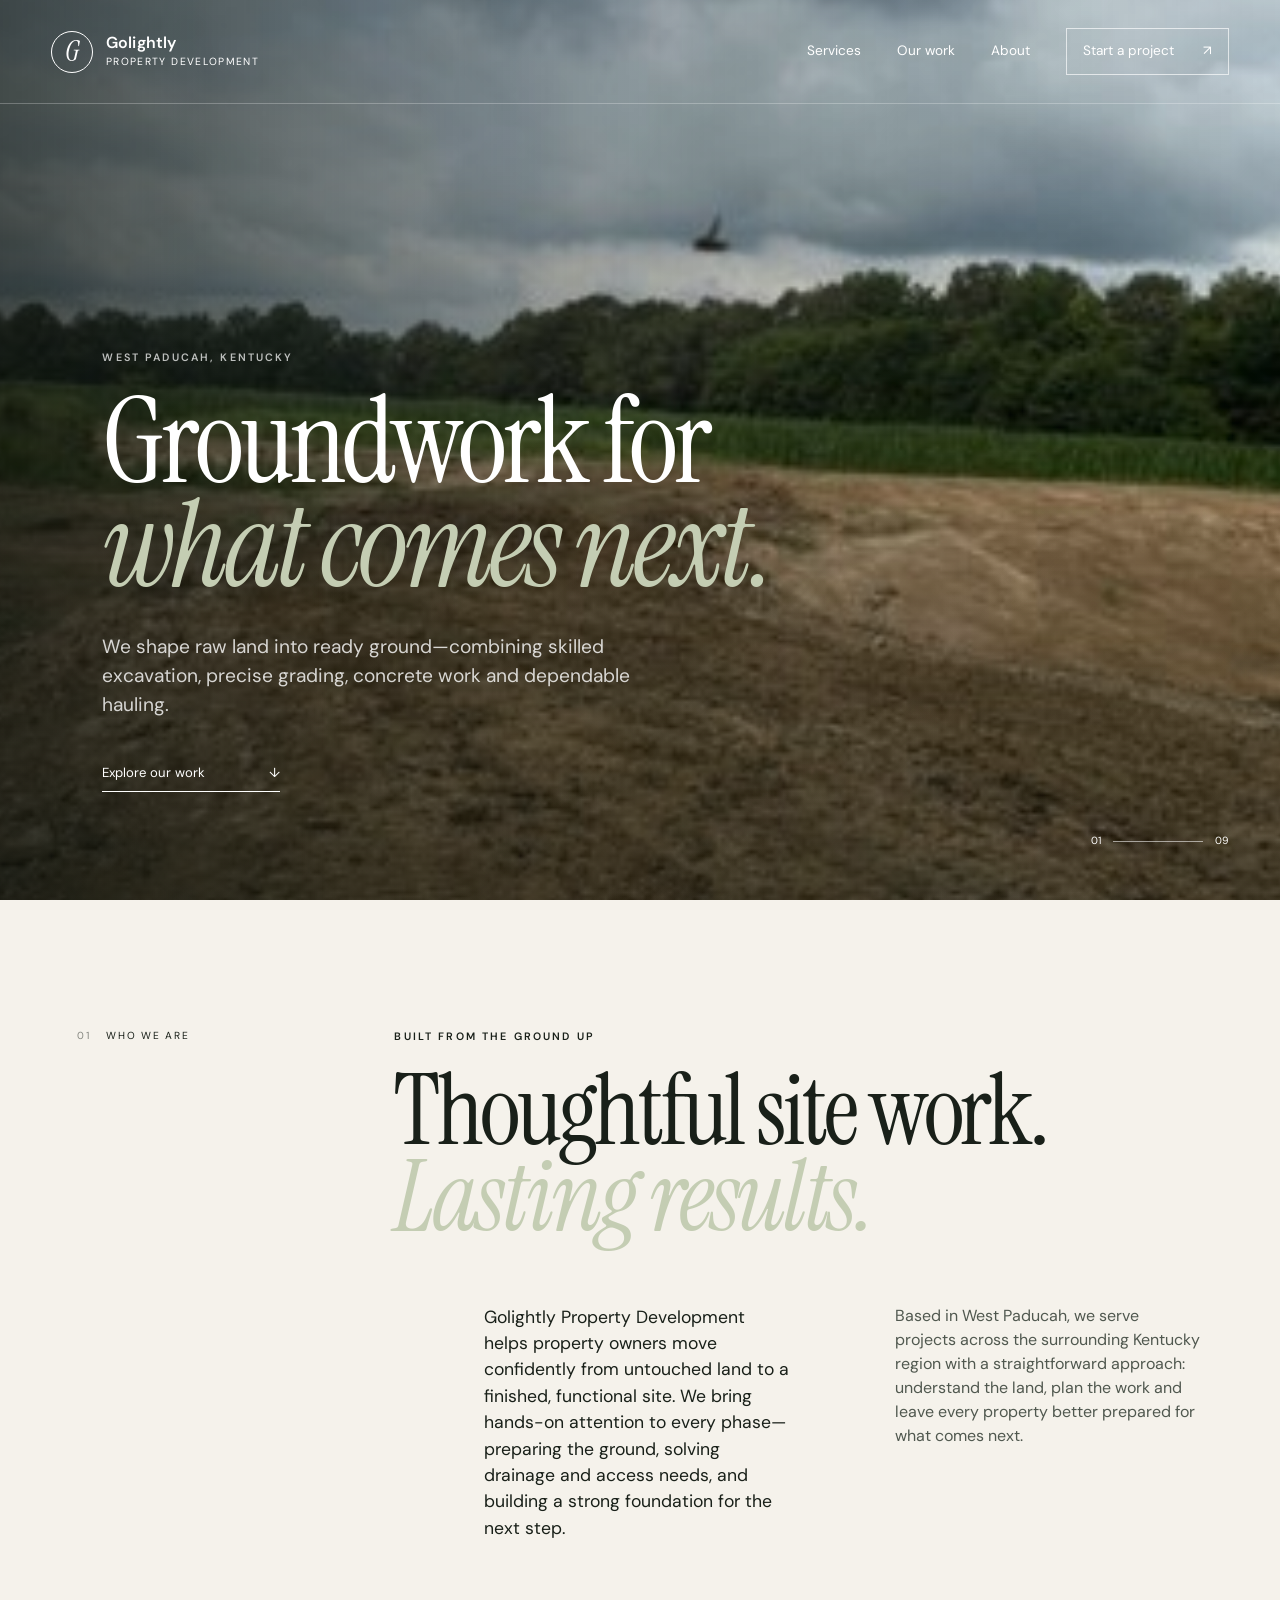
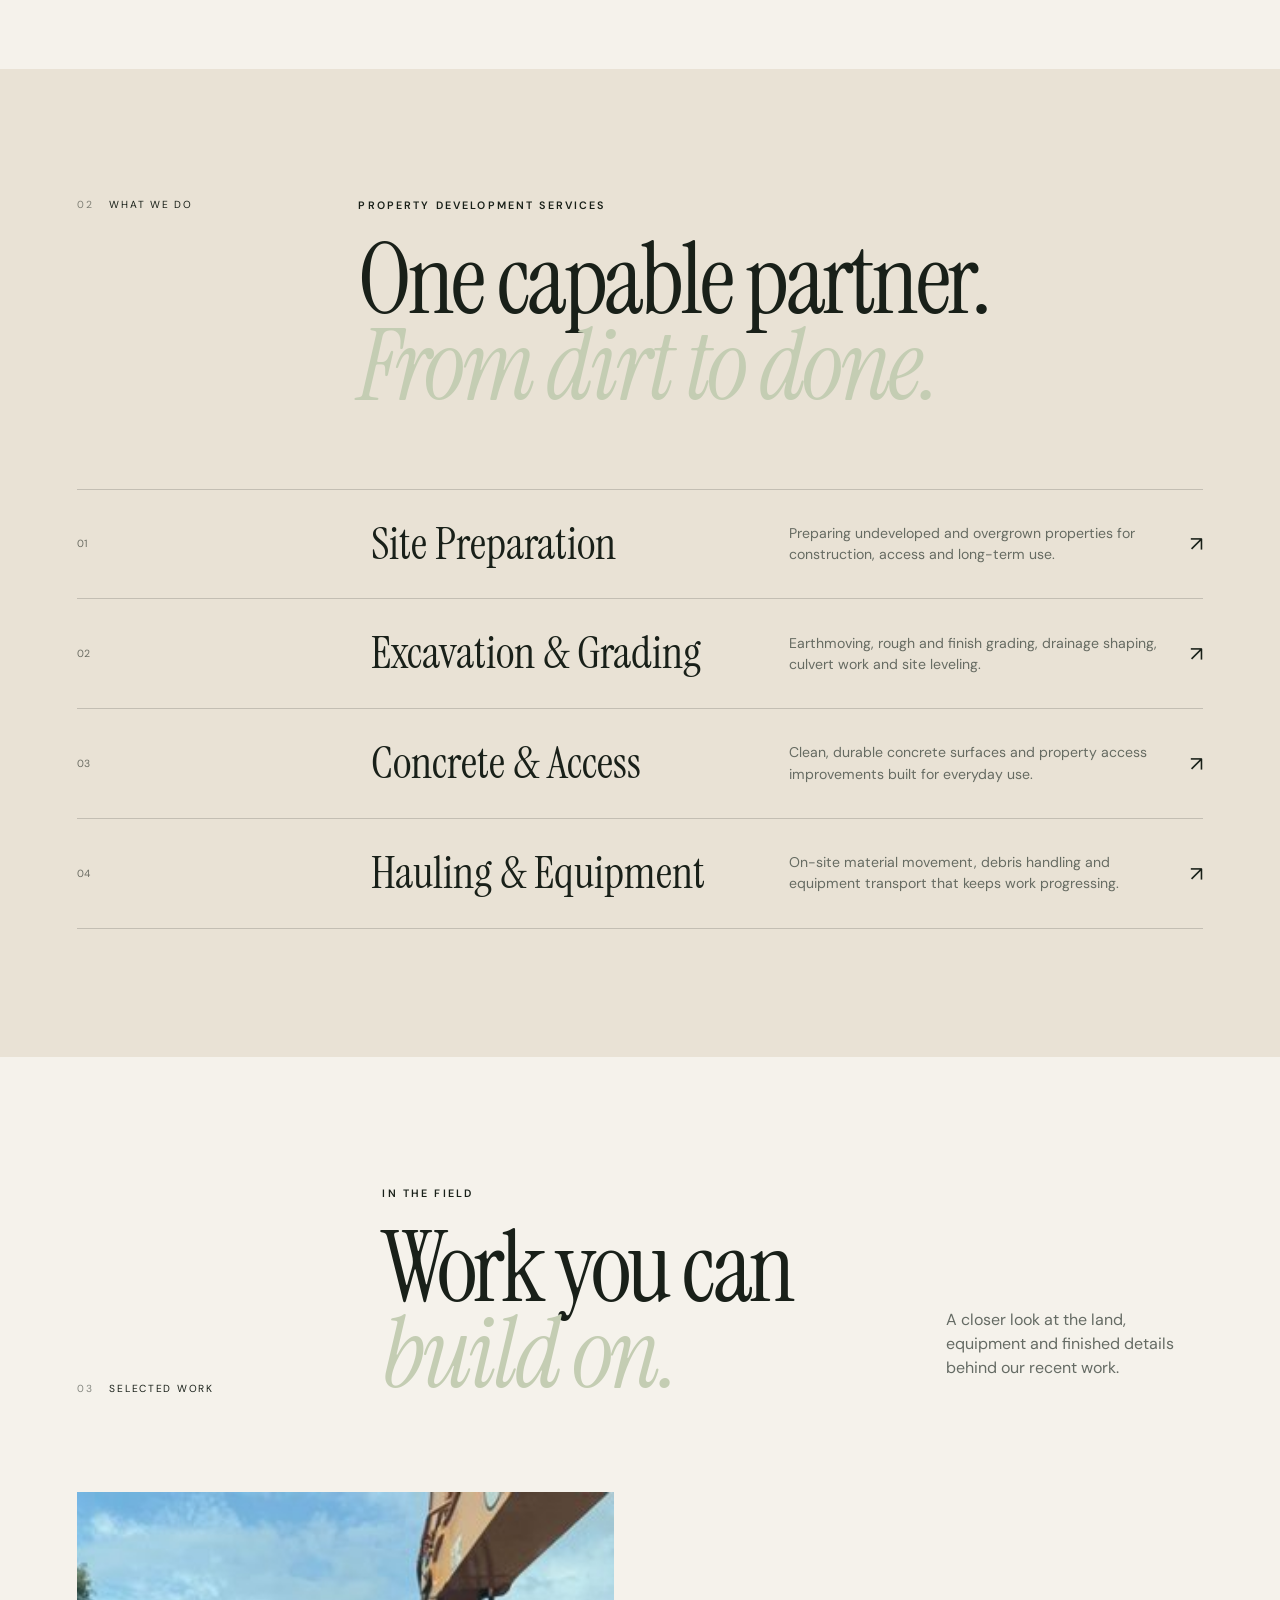
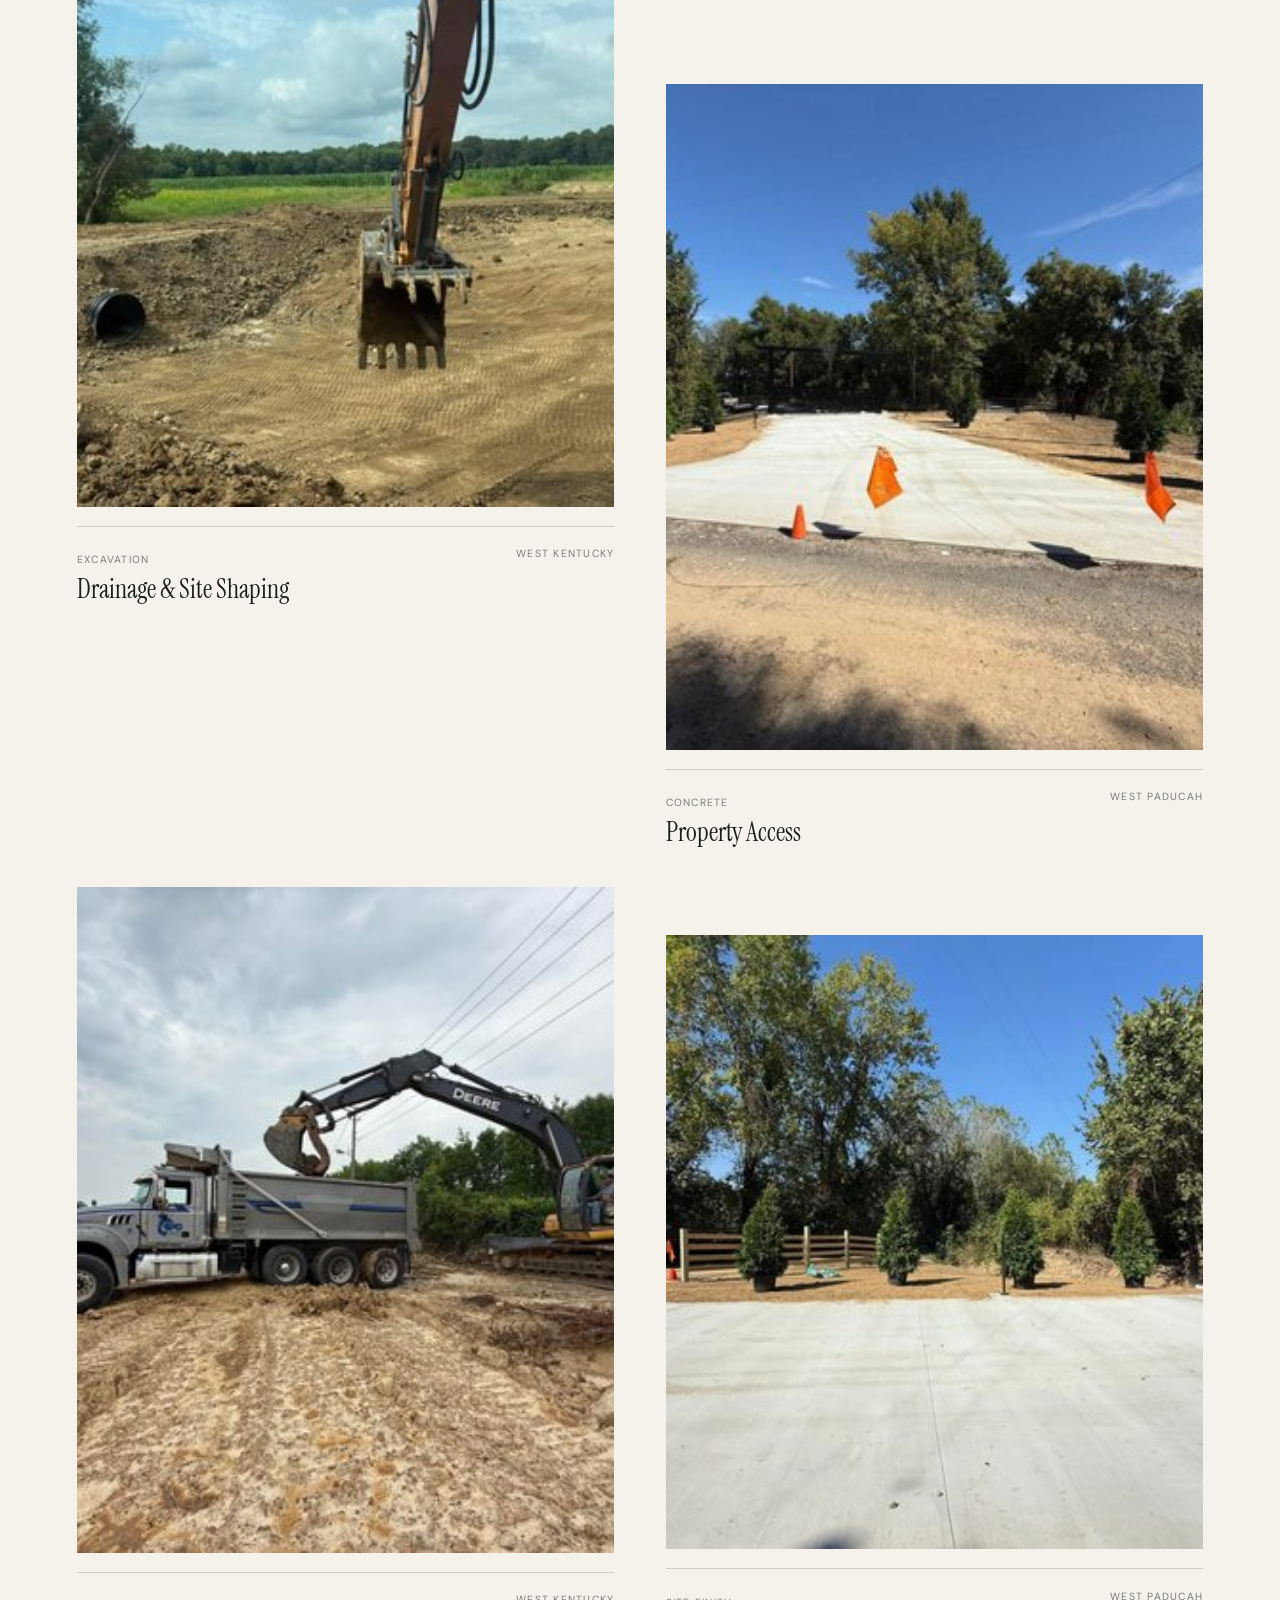
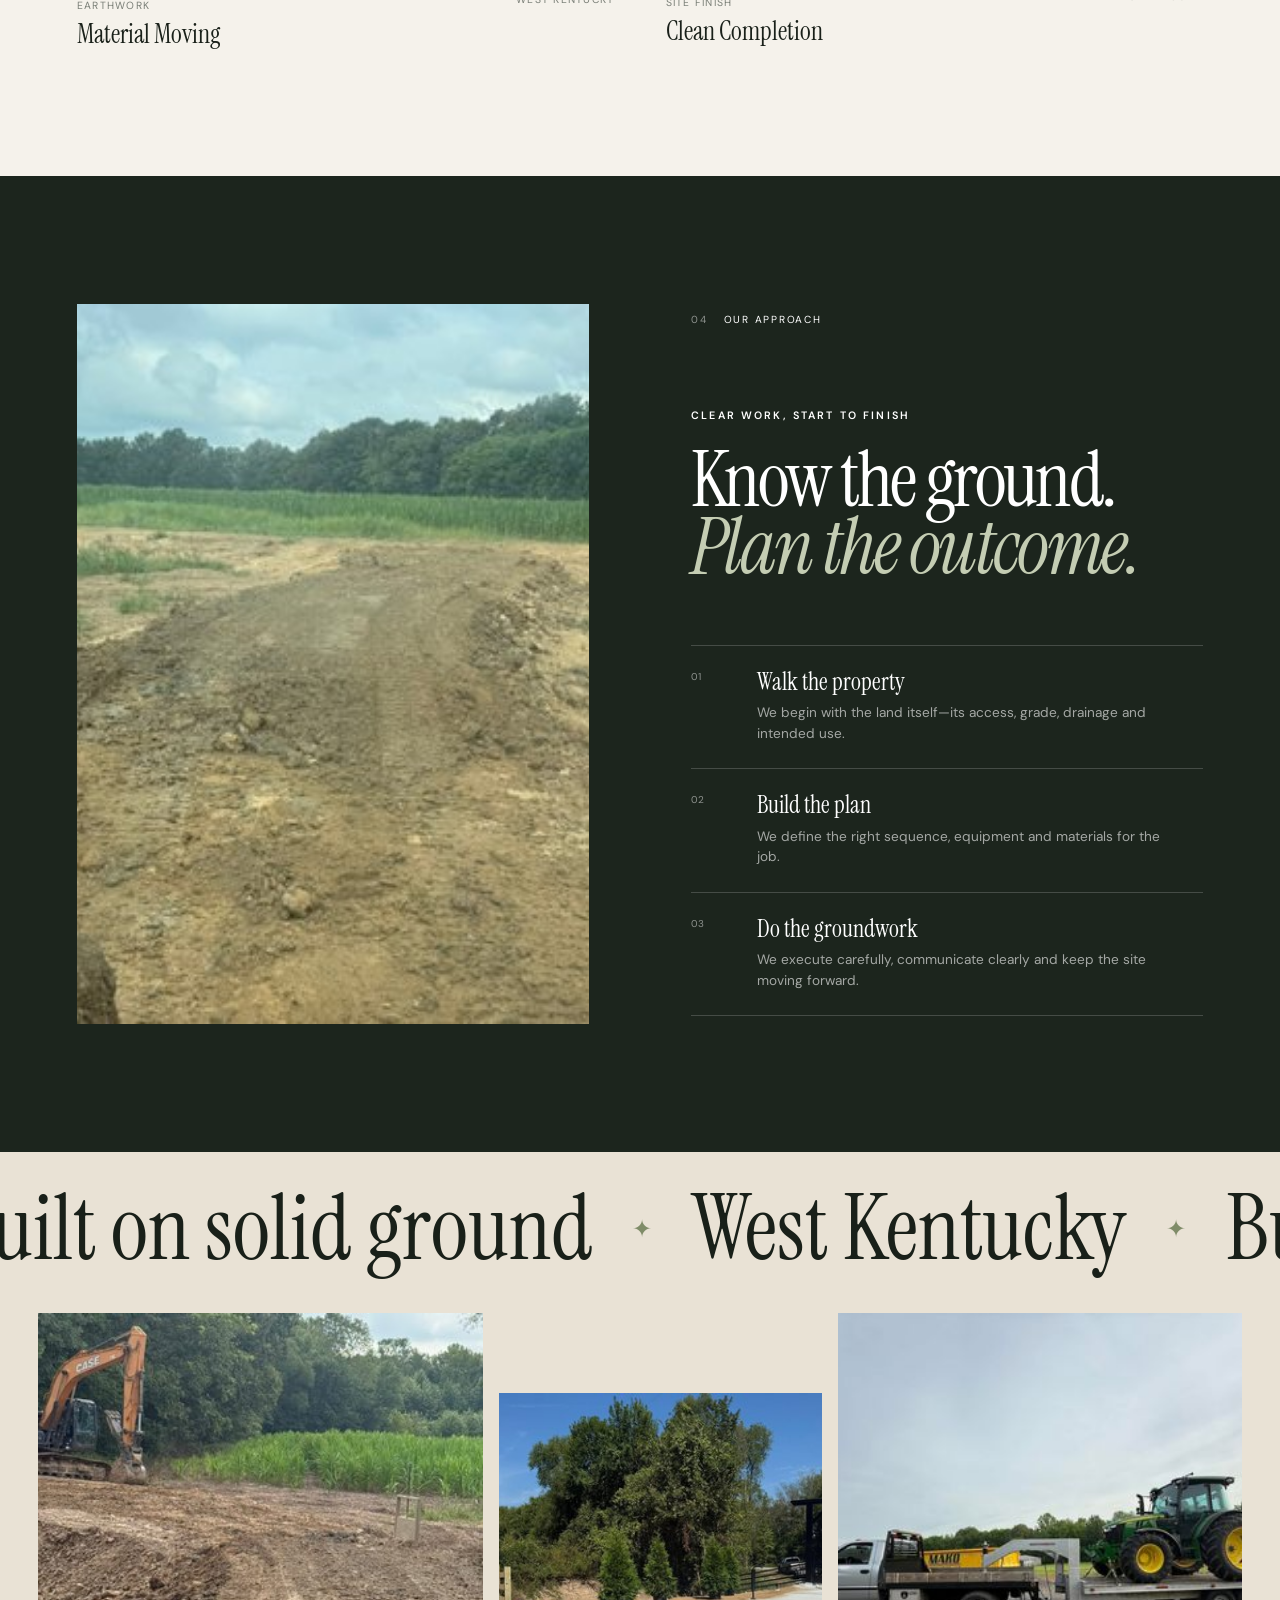
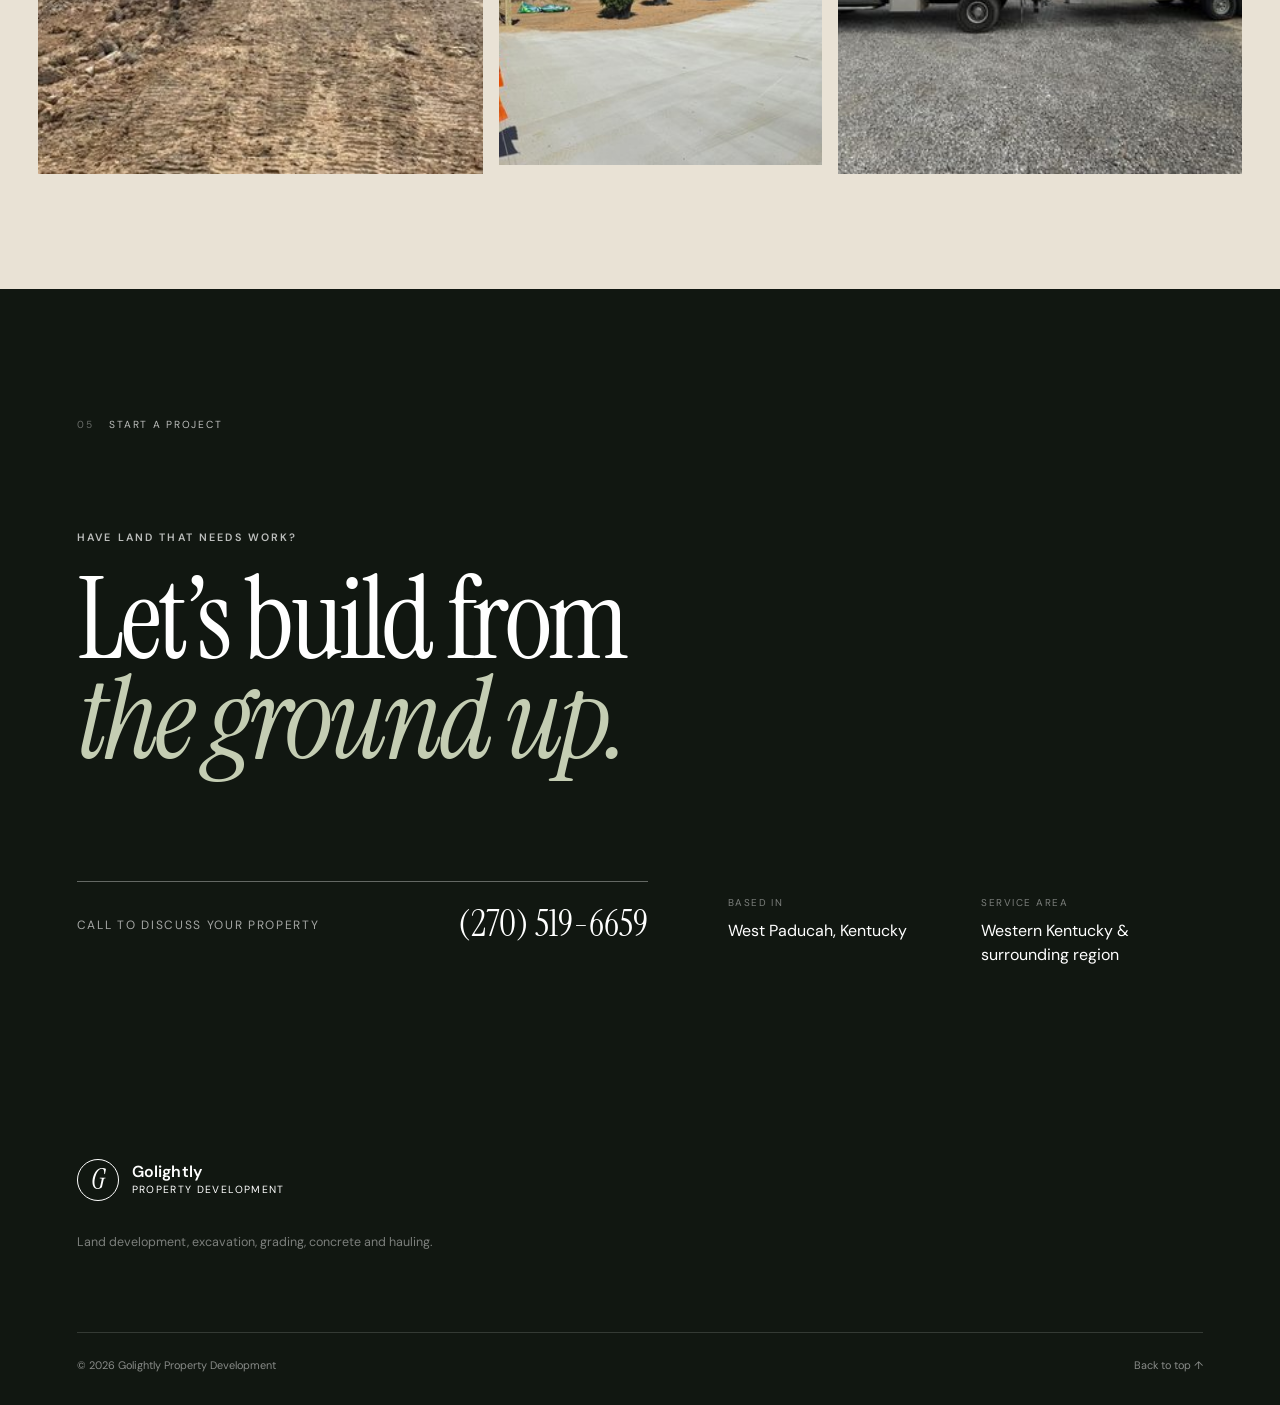
==== index.html @ a170b432 "Build Golightly Property Development website" ====
<!doctype html>
<html lang="en">
  <head>
    <meta charset="UTF-8" />
    <meta name="viewport" content="width=device-width, initial-scale=1" />
    <meta name="description" content="Golightly Property Development provides land development, excavation, grading, concrete and site preparation services in West Paducah, Kentucky and the surrounding region." />
    <meta name="theme-color" content="#1c251d" />
    <title>Golightly Property Development | West Paducah, KY</title>
    <link rel="preconnect" href="https://fonts.googleapis.com" />
    <link rel="preconnect" href="https://fonts.gstatic.com" crossorigin />
    <link href="https://fonts.googleapis.com/css2?family=DM+Sans:wght@400;500;600&family=Instrument+Serif:ital@0;1&display=swap" rel="stylesheet" />
    <link rel="stylesheet" href="styles.css" />
    <script src="script.js" defer></script>
  </head>
  <body>
    <a class="skip-link" href="#main">Skip to content</a>
    <header class="site-header" data-header>
      <a class="brand" href="#top" aria-label="Golightly Property Development home">
        <span class="brand-mark" aria-hidden="true">G</span>
        <span class="brand-name">Golightly <small>Property Development</small></span>
      </a>
      <button class="menu-toggle" type="button" aria-expanded="false" aria-controls="site-nav" data-menu-toggle>
        <span></span><span></span><span></span><span class="sr-only">Open menu</span>
      </button>
      <nav class="site-nav" id="site-nav" aria-label="Main navigation" data-nav>
        <a href="#services">Services</a>
        <a href="#work">Our work</a>
        <a href="#about">About</a>
        <a class="nav-cta" href="#contact">Start a project <span>↗</span></a>
      </nav>
    </header>

    <main id="main">
      <section class="hero" id="top">
        <div class="hero-media">
          <img src="assets/land-development.jpg" alt="Land being prepared for development near a tree line" />
        </div>
        <div class="hero-overlay"></div>
        <div class="hero-copy reveal">
          <p class="eyebrow light">West Paducah, Kentucky</p>
          <h1>Groundwork for<br /><em>what comes next.</em></h1>
          <p class="hero-intro">We shape raw land into ready ground—combining skilled excavation, precise grading, concrete work and dependable hauling.</p>
          <a class="text-link light" href="#work">Explore our work <span>↓</span></a>
        </div>
        <div class="hero-index" aria-hidden="true"><span>01</span><span class="line"></span><span>09</span></div>
      </section>

      <section class="intro section-pad" id="about">
        <div class="section-label reveal"><span>01</span> Who we are</div>
        <div class="intro-content reveal">
          <p class="eyebrow">Built from the ground up</p>
          <h2>Thoughtful site work.<br /><em>Lasting results.</em></h2>
          <div class="intro-grid">
            <p>Golightly Property Development helps property owners move confidently from untouched land to a finished, functional site. We bring hands-on attention to every phase—preparing the ground, solving drainage and access needs, and building a strong foundation for the next step.</p>
            <p>Based in West Paducah, we serve projects across the surrounding Kentucky region with a straightforward approach: understand the land, plan the work and leave every property better prepared for what comes next.</p>
          </div>
        </div>
      </section>

      <section class="services section-pad" id="services">
        <div class="services-head reveal">
          <div class="section-label"><span>02</span> What we do</div>
          <p class="eyebrow">Property development services</p>
          <h2>One capable partner.<br /><em>From dirt to done.</em></h2>
        </div>
        <div class="service-list">
          <article class="service-item reveal">
            <span class="service-num">01</span>
            <div><h3>Site Preparation</h3><p>Preparing undeveloped and overgrown properties for construction, access and long-term use.</p></div>
            <span class="service-arrow">↗</span>
          </article>
          <article class="service-item reveal">
            <span class="service-num">02</span>
            <div><h3>Excavation &amp; Grading</h3><p>Earthmoving, rough and finish grading, drainage shaping, culvert work and site leveling.</p></div>
            <span class="service-arrow">↗</span>
          </article>
          <article class="service-item reveal">
            <span class="service-num">03</span>
            <div><h3>Concrete &amp; Access</h3><p>Clean, durable concrete surfaces and property access improvements built for everyday use.</p></div>
            <span class="service-arrow">↗</span>
          </article>
          <article class="service-item reveal">
            <span class="service-num">04</span>
            <div><h3>Hauling &amp; Equipment</h3><p>On-site material movement, debris handling and equipment transport that keeps work progressing.</p></div>
            <span class="service-arrow">↗</span>
          </article>
        </div>
      </section>

      <section class="work section-pad" id="work">
        <div class="work-head reveal">
          <div class="section-label"><span>03</span> Selected work</div>
          <div><p class="eyebrow">In the field</p><h2>Work you can<br /><em>build on.</em></h2></div>
          <p>A closer look at the land, equipment and finished details behind our recent work.</p>
        </div>
        <div class="project-grid">
          <figure class="project project-wide reveal">
            <div class="project-image"><img src="assets/excavation-culvert.jpg" alt="Excavator completing drainage and culvert work" loading="lazy" /></div>
            <figcaption><div><span>Excavation</span><h3>Drainage &amp; Site Shaping</h3></div><span>West Kentucky</span></figcaption>
          </figure>
          <figure class="project reveal">
            <div class="project-image portrait"><img src="assets/concrete-drive.jpg" alt="New concrete drive with safety cones" loading="lazy" /></div>
            <figcaption><div><span>Concrete</span><h3>Property Access</h3></div><span>West Paducah</span></figcaption>
          </figure>
          <figure class="project reveal">
            <div class="project-image portrait"><img src="assets/material-hauling.jpg" alt="Excavator loading material into a dump truck" loading="lazy" /></div>
            <figcaption><div><span>Earthwork</span><h3>Material Moving</h3></div><span>West Kentucky</span></figcaption>
          </figure>
          <figure class="project project-wide reveal">
            <div class="project-image"><img src="assets/finished-drive.jpg" alt="Completed concrete property entrance with landscaping" loading="lazy" /></div>
            <figcaption><div><span>Site Finish</span><h3>Clean Completion</h3></div><span>West Paducah</span></figcaption>
          </figure>
        </div>
      </section>

      <section class="process section-pad">
        <div class="process-visual reveal"><img src="assets/rough-grading.jpg" alt="Freshly graded access path across a development site" loading="lazy" /></div>
        <div class="process-copy reveal">
          <div class="section-label"><span>04</span> Our approach</div>
          <p class="eyebrow">Clear work, start to finish</p>
          <h2>Know the ground.<br /><em>Plan the outcome.</em></h2>
          <ol>
            <li><span>01</span><div><h3>Walk the property</h3><p>We begin with the land itself—its access, grade, drainage and intended use.</p></div></li>
            <li><span>02</span><div><h3>Build the plan</h3><p>We define the right sequence, equipment and materials for the job.</p></div></li>
            <li><span>03</span><div><h3>Do the groundwork</h3><p>We execute carefully, communicate clearly and keep the site moving forward.</p></div></li>
          </ol>
        </div>
      </section>

      <section class="gallery" aria-label="More project photography">
        <div class="marquee" aria-hidden="true"><span>Built on solid ground</span><i>✦</i><span>West Kentucky</span><i>✦</i><span>Built on solid ground</span></div>
        <div class="gallery-grid">
          <img src="assets/site-clearing.jpg" alt="Excavator clearing a development site" loading="lazy" />
          <img src="assets/concrete-detail.jpg" alt="Finished concrete area with landscaping" loading="lazy" />
          <img src="assets/equipment-transport.jpg" alt="Tractor secured for equipment transport" loading="lazy" />
        </div>
      </section>

      <section class="contact section-pad" id="contact">
        <div class="contact-top reveal">
          <div class="section-label light"><span>05</span> Start a project</div>
          <p class="eyebrow light">Have land that needs work?</p>
          <h2>Let’s build from<br /><em>the ground up.</em></h2>
        </div>
        <div class="contact-bottom reveal">
          <a class="contact-call" href="tel:+12705196659"><span>Call to discuss your property</span><strong>(270) 519-6659</strong></a>
          <div class="contact-meta">
            <p><span>Based in</span>West Paducah, Kentucky</p>
            <p><span>Service area</span>Western Kentucky &amp; surrounding region</p>
          </div>
        </div>
      </section>
    </main>

    <footer>
      <a class="brand footer-brand" href="#top"><span class="brand-mark">G</span><span class="brand-name">Golightly <small>Property Development</small></span></a>
      <p>Land development, excavation, grading, concrete and hauling.</p>
      <div class="footer-bottom"><span>© <span data-year></span> Golightly Property Development</span><a href="#top">Back to top ↑</a></div>
    </footer>
  </body>
</html>
---- styles.css ----
:root{--ink:#192019;--forest:#1c251d;--moss:#7f8c68;--sand:#e9e2d5;--cream:#f5f2eb;--white:#fff;--line:rgba(25,32,25,.18);--serif:"Instrument Serif",Georgia,serif;--sans:"DM Sans",Arial,sans-serif}
*{box-sizing:border-box}html{scroll-behavior:smooth}body{margin:0;background:var(--cream);color:var(--ink);font-family:var(--sans);font-size:16px;line-height:1.5}img{display:block;width:100%;height:100%;object-fit:cover}a{color:inherit;text-decoration:none}button{font:inherit}.skip-link{position:fixed;left:1rem;top:-5rem;z-index:99;background:white;padding:.8rem 1rem}.skip-link:focus{top:1rem}.sr-only{position:absolute;width:1px;height:1px;overflow:hidden;clip:rect(0,0,0,0)}
.site-header{position:absolute;z-index:20;top:0;left:0;width:100%;height:104px;padding:0 clamp(1.4rem,4vw,4.5rem);display:flex;align-items:center;justify-content:space-between;color:white;border-bottom:1px solid rgba(255,255,255,.25);transition:.35s}.site-header.scrolled{position:fixed;height:82px;background:rgba(25,32,25,.94);backdrop-filter:blur(12px)}.brand{display:flex;align-items:center;gap:.8rem}.brand-mark{display:grid;place-items:center;width:42px;height:42px;border:1px solid currentColor;border-radius:50%;font:italic 28px/1 var(--serif)}.brand-name{font-weight:600;font-size:1rem;line-height:1.05;letter-spacing:.01em}.brand-name small{display:block;font-size:.65rem;font-weight:400;letter-spacing:.13em;text-transform:uppercase;margin-top:.3rem}.site-nav{display:flex;align-items:center;gap:2.25rem;font-size:.85rem}.site-nav>a:not(.nav-cta){position:relative}.site-nav>a:not(.nav-cta):after{content:"";position:absolute;left:0;bottom:-7px;width:0;height:1px;background:white;transition:.3s}.site-nav>a:hover:after{width:100%}.nav-cta{border:1px solid rgba(255,255,255,.65);padding:.8rem 1rem;display:flex;gap:1.8rem}.menu-toggle{display:none;background:none;border:0;color:white;width:40px;height:40px;padding:7px}.menu-toggle span:not(.sr-only){display:block;height:1px;background:currentColor;margin:6px 0}
.hero{min-height:780px;height:100svh;position:relative;color:white;overflow:hidden}.hero-media,.hero-overlay{position:absolute;inset:0}.hero-media img{object-position:center 52%;transform:scale(1.02);animation:heroScale 12s ease-out forwards}.hero-overlay{background:linear-gradient(90deg,rgba(14,19,14,.72) 0%,rgba(14,19,14,.35) 47%,rgba(14,19,14,.1)),linear-gradient(0deg,rgba(14,19,14,.45),transparent 45%)}@keyframes heroScale{to{transform:scale(1.1)}}.hero-copy{position:absolute;left:clamp(1.5rem,8vw,9rem);bottom:clamp(5rem,12vh,9rem);width:min(850px,82vw)}.eyebrow{text-transform:uppercase;letter-spacing:.2em;font-size:.67rem;font-weight:600;margin:0 0 1.5rem}.eyebrow.light{color:rgba(255,255,255,.72)}h1,h2{font-family:var(--serif);font-weight:400;line-height:.87;letter-spacing:-.035em;margin:0}h1{font-size:clamp(4.2rem,9.4vw,9rem)}h1 em,h2 em{font-weight:400;color:#c4cdb3}.hero-intro{max-width:540px;margin:2.2rem 0 2.5rem;font-size:clamp(1rem,1.5vw,1.2rem);color:rgba(255,255,255,.8)}.text-link{display:inline-flex;gap:4rem;align-items:center;padding-bottom:.55rem;border-bottom:1px solid currentColor;font-size:.82rem}.hero-index{position:absolute;right:clamp(1.5rem,4vw,4.5rem);bottom:3.2rem;display:flex;align-items:center;gap:.75rem;font-size:.65rem}.hero-index .line{width:90px;height:1px;background:rgba(255,255,255,.55)}
.section-pad{padding:clamp(6rem,10vw,10rem) clamp(1.5rem,6vw,7rem)}.section-label{font-size:.64rem;text-transform:uppercase;letter-spacing:.17em;display:flex;gap:1rem}.section-label span{opacity:.5}.section-label.light{color:rgba(255,255,255,.72)}h2{font-size:clamp(3.6rem,7.7vw,7.2rem)}.intro{display:grid;grid-template-columns:1fr 3fr;gap:3rem}.intro-content{max-width:1080px}.intro-grid{display:grid;grid-template-columns:1fr 1fr;gap:clamp(2rem,8vw,8rem);margin:4rem 0 0 clamp(0rem,7vw,7rem);max-width:800px}.intro-grid p{margin:0;color:#50584f}.intro-grid p:first-child{font-size:1.1rem;color:var(--ink)}
.services{background:var(--sand)}.services-head{display:grid;grid-template-columns:1fr 3fr}.services-head .eyebrow{grid-column:2}.services-head h2{grid-column:2}.service-list{margin-top:5rem;border-top:1px solid var(--line)}.service-item{display:grid;grid-template-columns:1fr 3fr auto;gap:2rem;align-items:center;padding:2rem 0;border-bottom:1px solid var(--line);transition:.3s}.service-item:hover{padding-left:1rem;background:rgba(255,255,255,.25)}.service-num{font-size:.65rem;opacity:.6}.service-item>div{display:grid;grid-template-columns:1fr 1fr;gap:3rem;align-items:center}.service-item h3{font:400 clamp(1.8rem,3.5vw,3.3rem)/1 var(--serif);margin:0}.service-item p{max-width:410px;margin:0;color:#666b62;font-size:.88rem}.service-arrow{font-size:1.3rem}
.work{background:var(--cream)}.work-head{display:grid;grid-template-columns:1fr 2fr 1fr;gap:3rem;align-items:end;margin-bottom:6rem}.work-head>p{color:#656b64;max-width:300px}.project-grid{display:grid;grid-template-columns:1fr 1fr;gap:clamp(3rem,7vw,8rem) clamp(1.5rem,4vw,4rem)}.project-wide{grid-column:span 1}.project:nth-child(2){margin-top:12rem}.project:nth-child(3){margin-top:-3rem}.project-image{height:clamp(340px,48vw,680px);overflow:hidden;background:#ddd}.project-image.portrait{height:clamp(420px,52vw,720px)}.project-image img{transition:transform .8s cubic-bezier(.2,.7,.2,1)}.project:hover img{transform:scale(1.04)}figure{margin:0}figcaption{display:flex;justify-content:space-between;gap:1rem;padding-top:1.2rem;border-top:1px solid var(--line);margin-top:1.2rem}figcaption span{font-size:.65rem;text-transform:uppercase;letter-spacing:.12em;color:#797e76}figcaption h3{font:400 1.65rem/1 var(--serif);margin:.35rem 0 0}
.process{background:var(--forest);color:white;display:grid;grid-template-columns:1fr 1fr;gap:clamp(3rem,8vw,8rem);align-items:center}.process-visual{height:min(720px,70vw)}.process-copy .section-label{margin-bottom:5rem}.process-copy h2{font-size:clamp(3.4rem,6vw,6.2rem)}.process ol{list-style:none;padding:0;margin:4rem 0 0;border-top:1px solid rgba(255,255,255,.18)}.process li{display:grid;grid-template-columns:50px 1fr;gap:1rem;padding:1.5rem 0;border-bottom:1px solid rgba(255,255,255,.18)}.process li>span{font-size:.62rem;opacity:.5}.process h3{font:400 1.5rem/1 var(--serif);margin:0}.process li p{margin:.6rem 0 0;color:rgba(255,255,255,.6);font-size:.85rem;max-width:420px}
.gallery{background:var(--sand);padding-bottom:clamp(6rem,9vw,9rem);overflow:hidden}.marquee{font:400 clamp(3rem,7vw,7rem)/1 var(--serif);white-space:nowrap;padding:2rem 0 2.5rem;display:flex;gap:2.5rem;align-items:center;transform:translateX(-4vw)}.marquee i{font:normal 1.5rem var(--sans);color:var(--moss)}.gallery-grid{display:grid;grid-template-columns:1.1fr .8fr 1fr;gap:1rem;padding:0 clamp(1rem,3vw,3rem)}.gallery-grid img{height:clamp(250px,36vw,520px)}.gallery-grid img:nth-child(2){margin-top:5rem;height:clamp(220px,29vw,420px)}
.contact{background:#111711;color:white;min-height:720px;display:flex;flex-direction:column;justify-content:space-between}.contact-top .section-label{margin-bottom:6rem}.contact-top h2{font-size:clamp(4rem,9vw,9rem)}.contact-bottom{display:grid;grid-template-columns:1.2fr 1fr;gap:5rem;align-items:end;margin-top:7rem}.contact-call{border-top:1px solid rgba(255,255,255,.35);padding:1.5rem 0;display:flex;justify-content:space-between;align-items:center}.contact-call span{font-size:.75rem;text-transform:uppercase;letter-spacing:.14em;color:rgba(255,255,255,.62)}.contact-call strong{font:400 clamp(1.4rem,3vw,2.3rem)/1 var(--serif)}.contact-meta{display:grid;grid-template-columns:1fr 1fr;gap:2rem}.contact-meta p{margin:0}.contact-meta span{display:block;font-size:.62rem;text-transform:uppercase;letter-spacing:.15em;color:rgba(255,255,255,.45);margin-bottom:.5rem}
footer{background:#111711;color:white;padding:4rem clamp(1.5rem,6vw,7rem) 2rem}.footer-brand{display:inline-flex}footer>p{color:rgba(255,255,255,.45);max-width:360px;font-size:.78rem;margin:2rem 0 5rem}.footer-bottom{border-top:1px solid rgba(255,255,255,.15);padding-top:1.5rem;display:flex;justify-content:space-between;font-size:.68rem;color:rgba(255,255,255,.5)}
.reveal{opacity:0;transform:translateY(30px);transition:opacity .85s ease,transform .85s cubic-bezier(.2,.7,.2,1)}.reveal.visible{opacity:1;transform:none}
@media(max-width:800px){.site-header{height:82px}.menu-toggle{display:block;z-index:2}.site-nav{position:fixed;inset:0;background:var(--forest);display:flex;flex-direction:column;align-items:flex-start;justify-content:center;padding:2rem;gap:2rem;font:400 2.6rem/1 var(--serif);transform:translateX(100%);transition:.4s}.site-nav.open{transform:none}.nav-cta{font:400 1rem var(--sans);width:100%;justify-content:space-between}.hero{min-height:700px}.hero-copy{left:1.5rem;bottom:6rem;width:calc(100% - 3rem)}.hero-intro{max-width:90%}.hero-index{display:none}.intro,.services-head,.work-head,.process,.contact-bottom{grid-template-columns:1fr}.intro .section-label{margin-bottom:2rem}.intro-grid{grid-template-columns:1fr;margin:3rem 0 0;gap:1.5rem}.services-head .eyebrow,.services-head h2{grid-column:1}.services-head .section-label,.work-head .section-label{margin-bottom:2rem}.service-item{grid-template-columns:35px 1fr auto}.service-item>div{grid-template-columns:1fr;gap:.8rem}.service-item p{font-size:.8rem}.project-grid{grid-template-columns:1fr}.project:nth-child(2),.project:nth-child(3){margin-top:0}.work-head{gap:1rem}.process-visual{height:520px}.process-copy .section-label{margin:0 0 3rem}.gallery-grid{grid-template-columns:1fr 1fr}.gallery-grid img:last-child{display:none}.contact{min-height:650px}.contact-top .section-label{margin-bottom:4rem}.contact-bottom{gap:3rem;margin-top:5rem}.contact-call{align-items:flex-start;flex-direction:column;gap:1rem}.contact-meta{grid-template-columns:1fr}.footer-bottom{gap:1rem;flex-direction:column}}
@media(prefers-reduced-motion:reduce){html{scroll-behavior:auto}.hero-media img{animation:none}.reveal{opacity:1;transform:none;transition:none}}
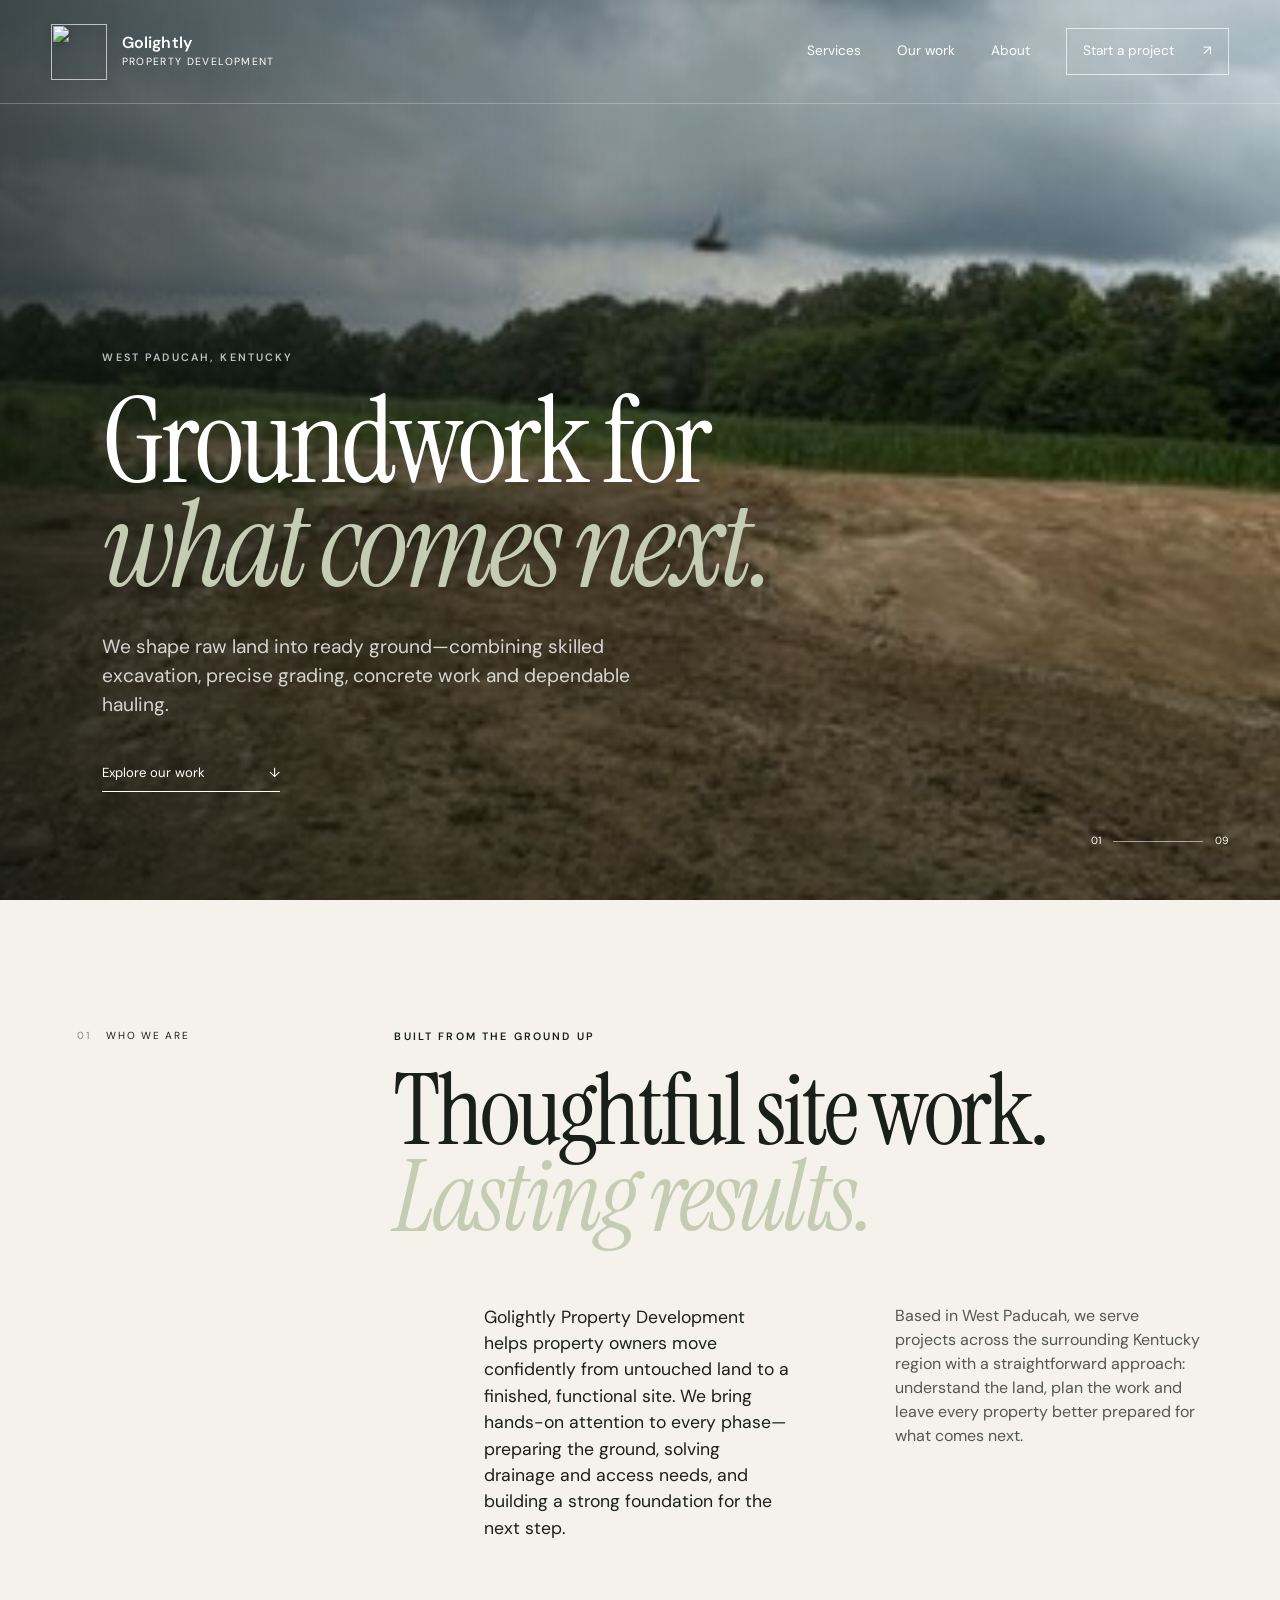
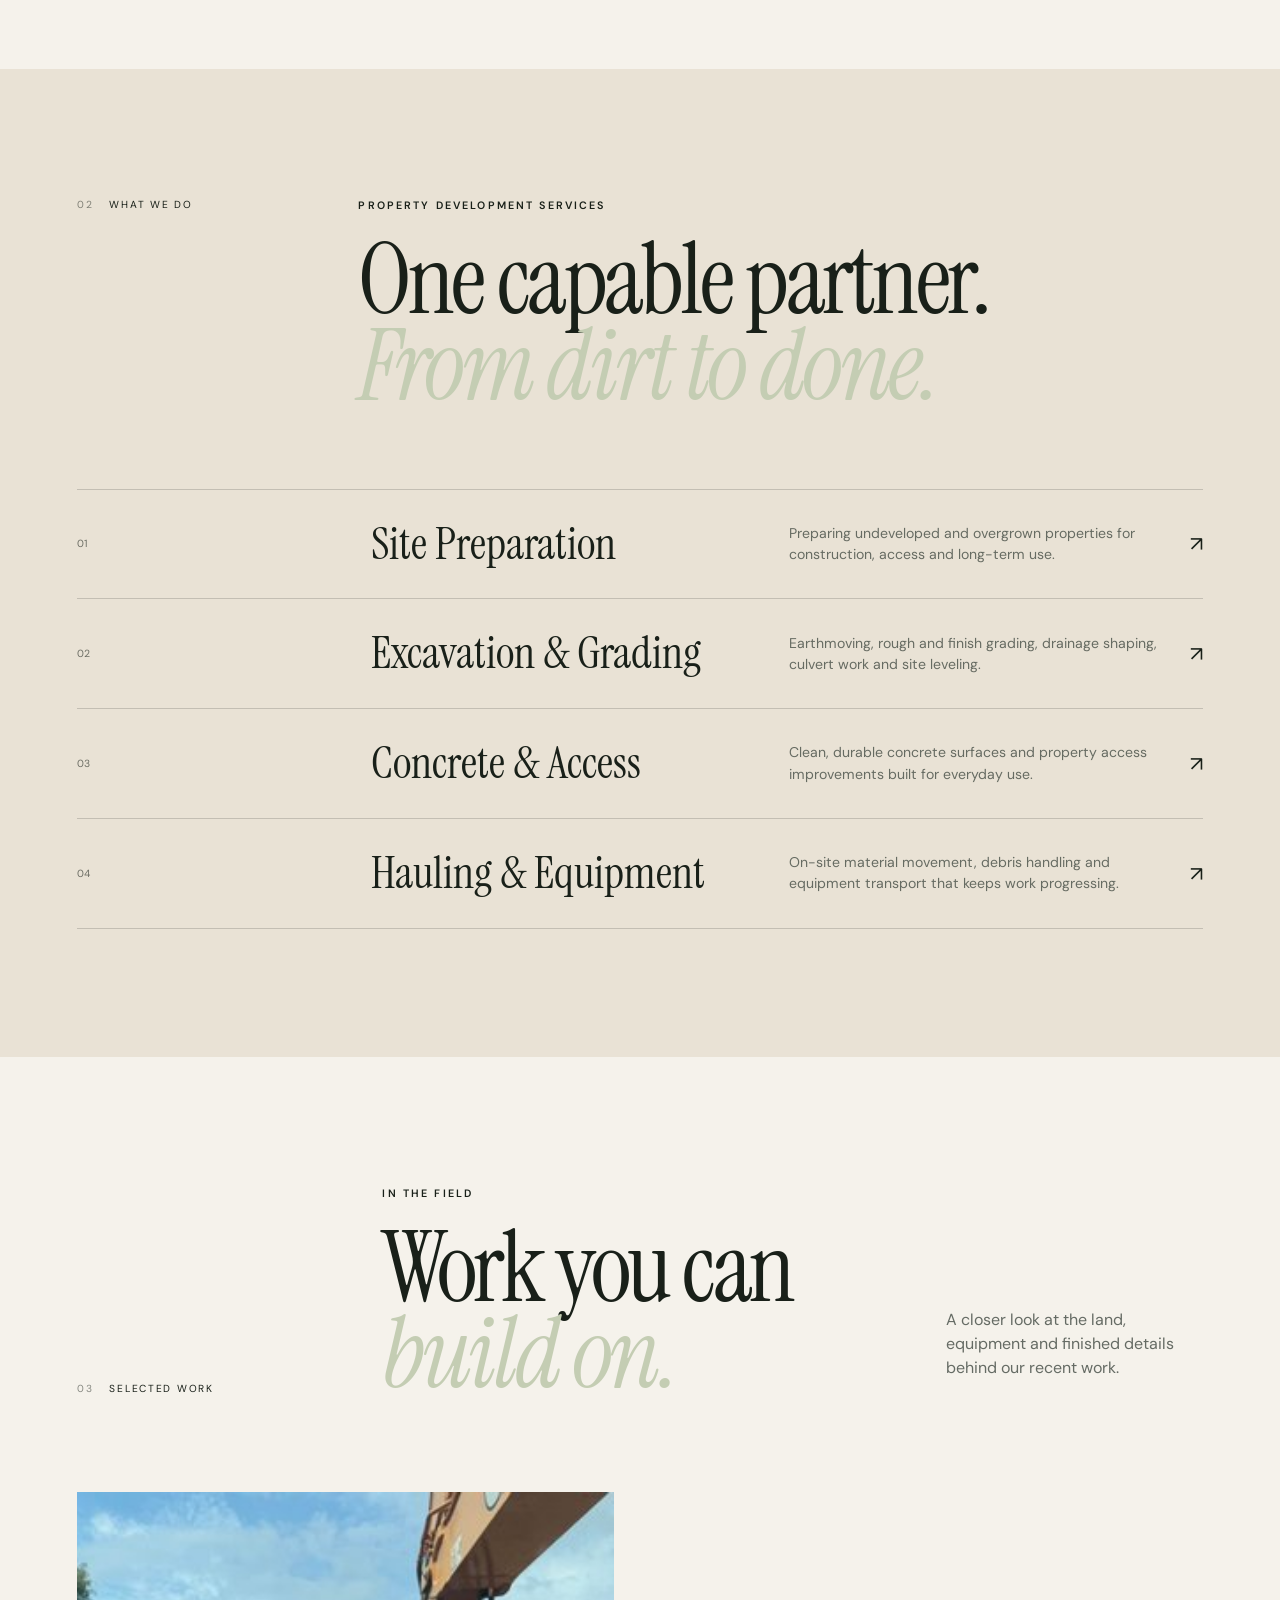
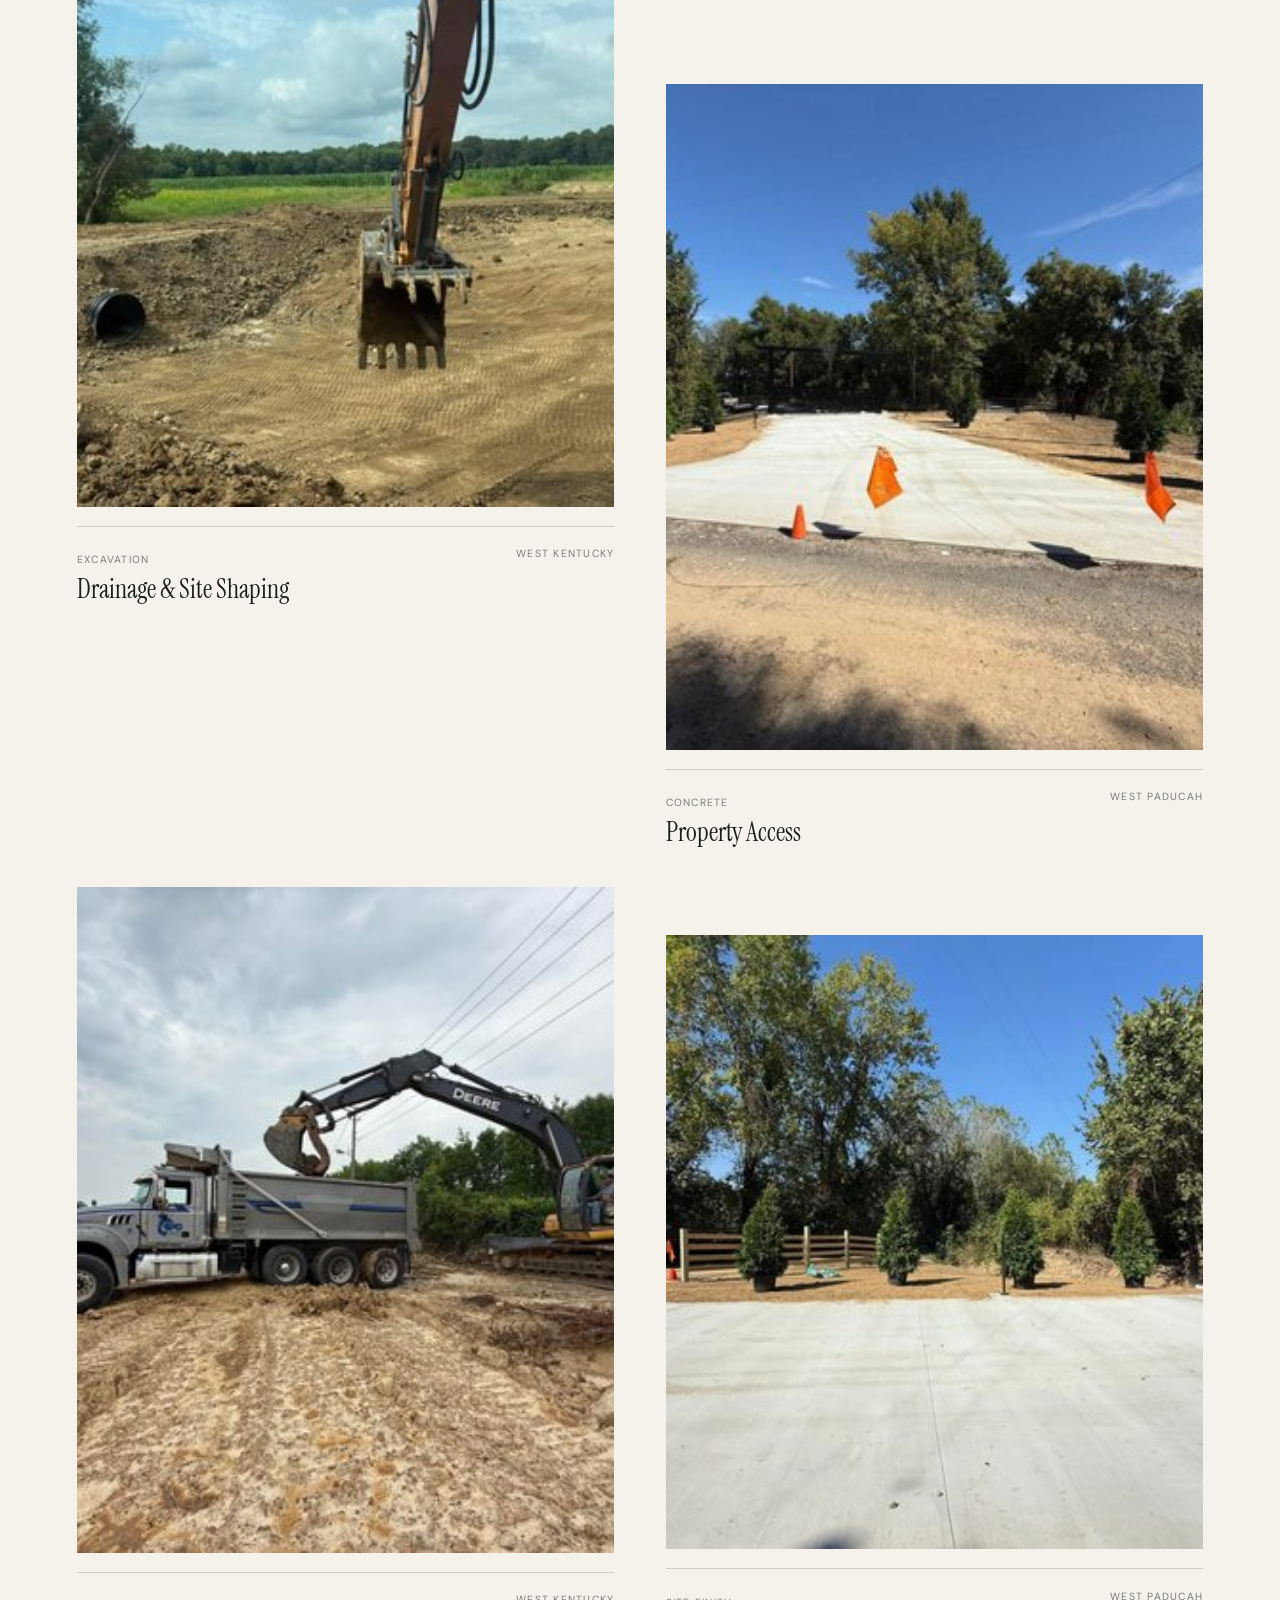
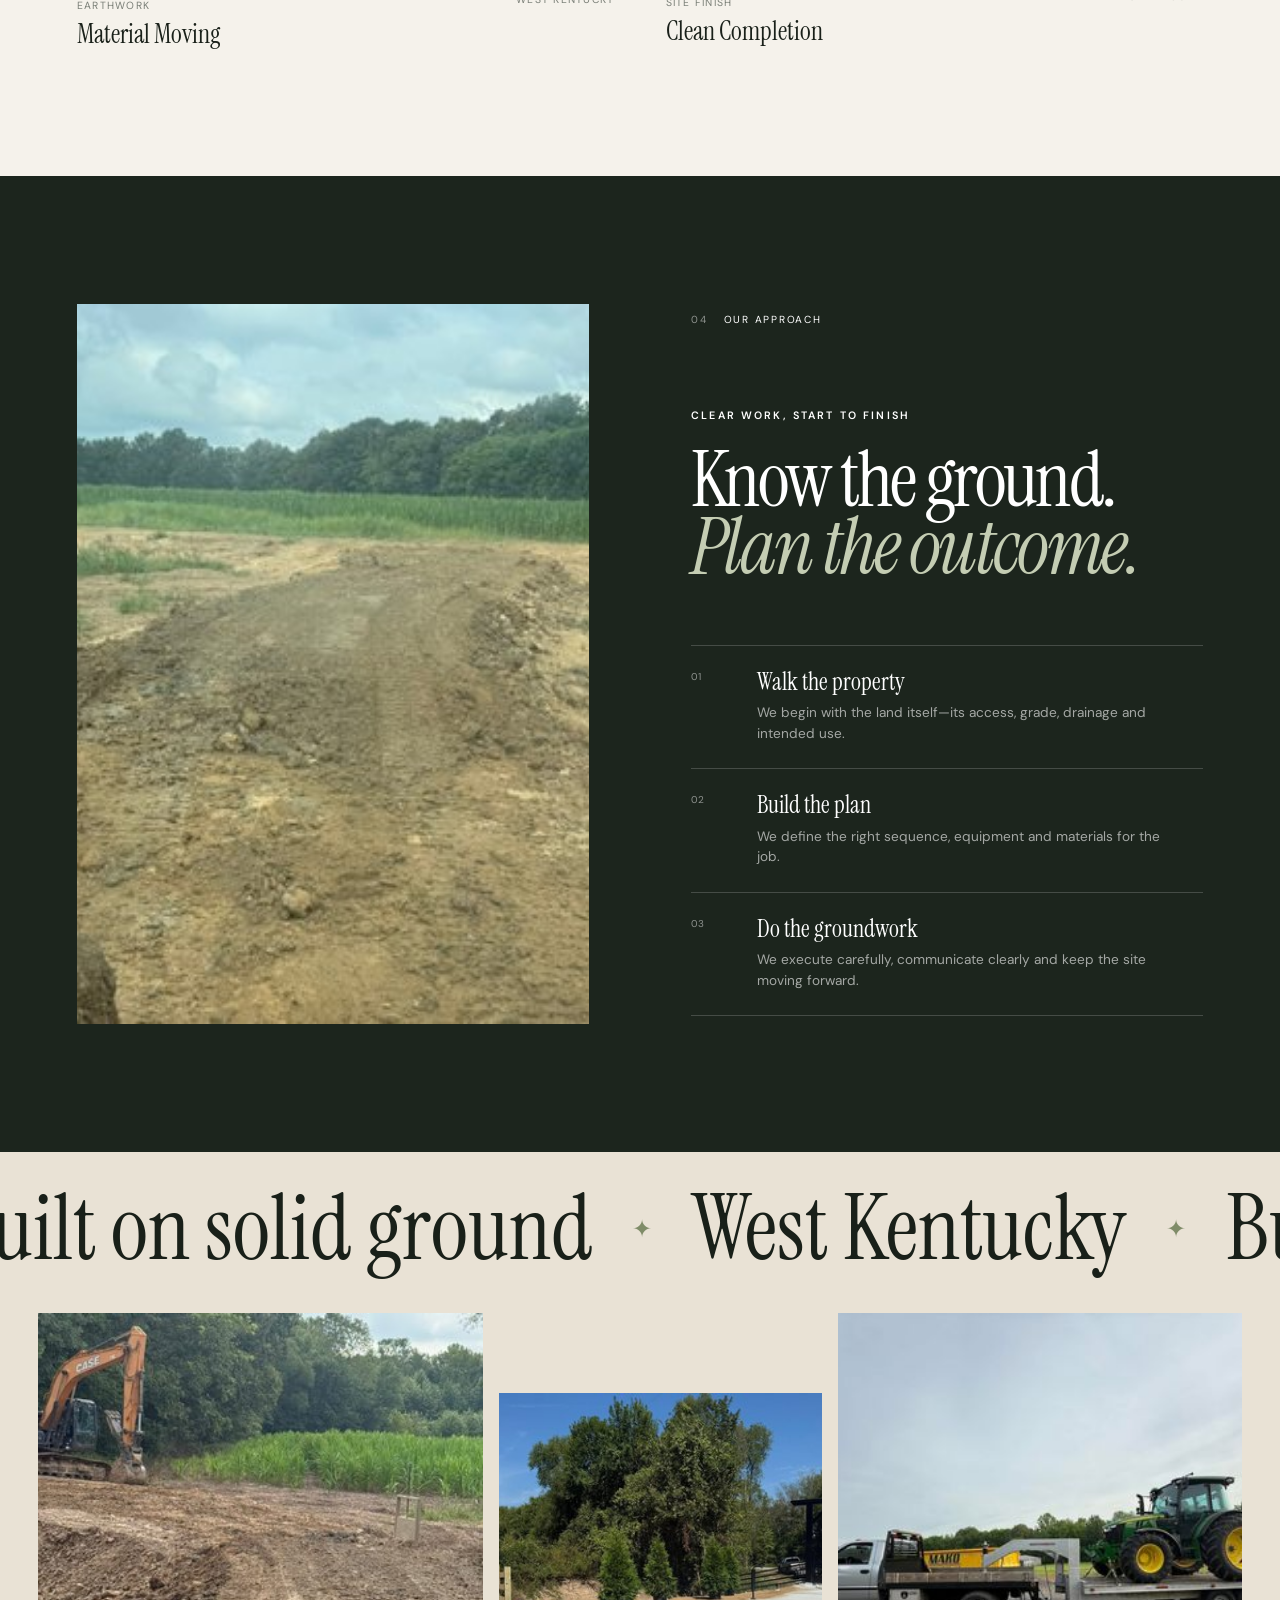
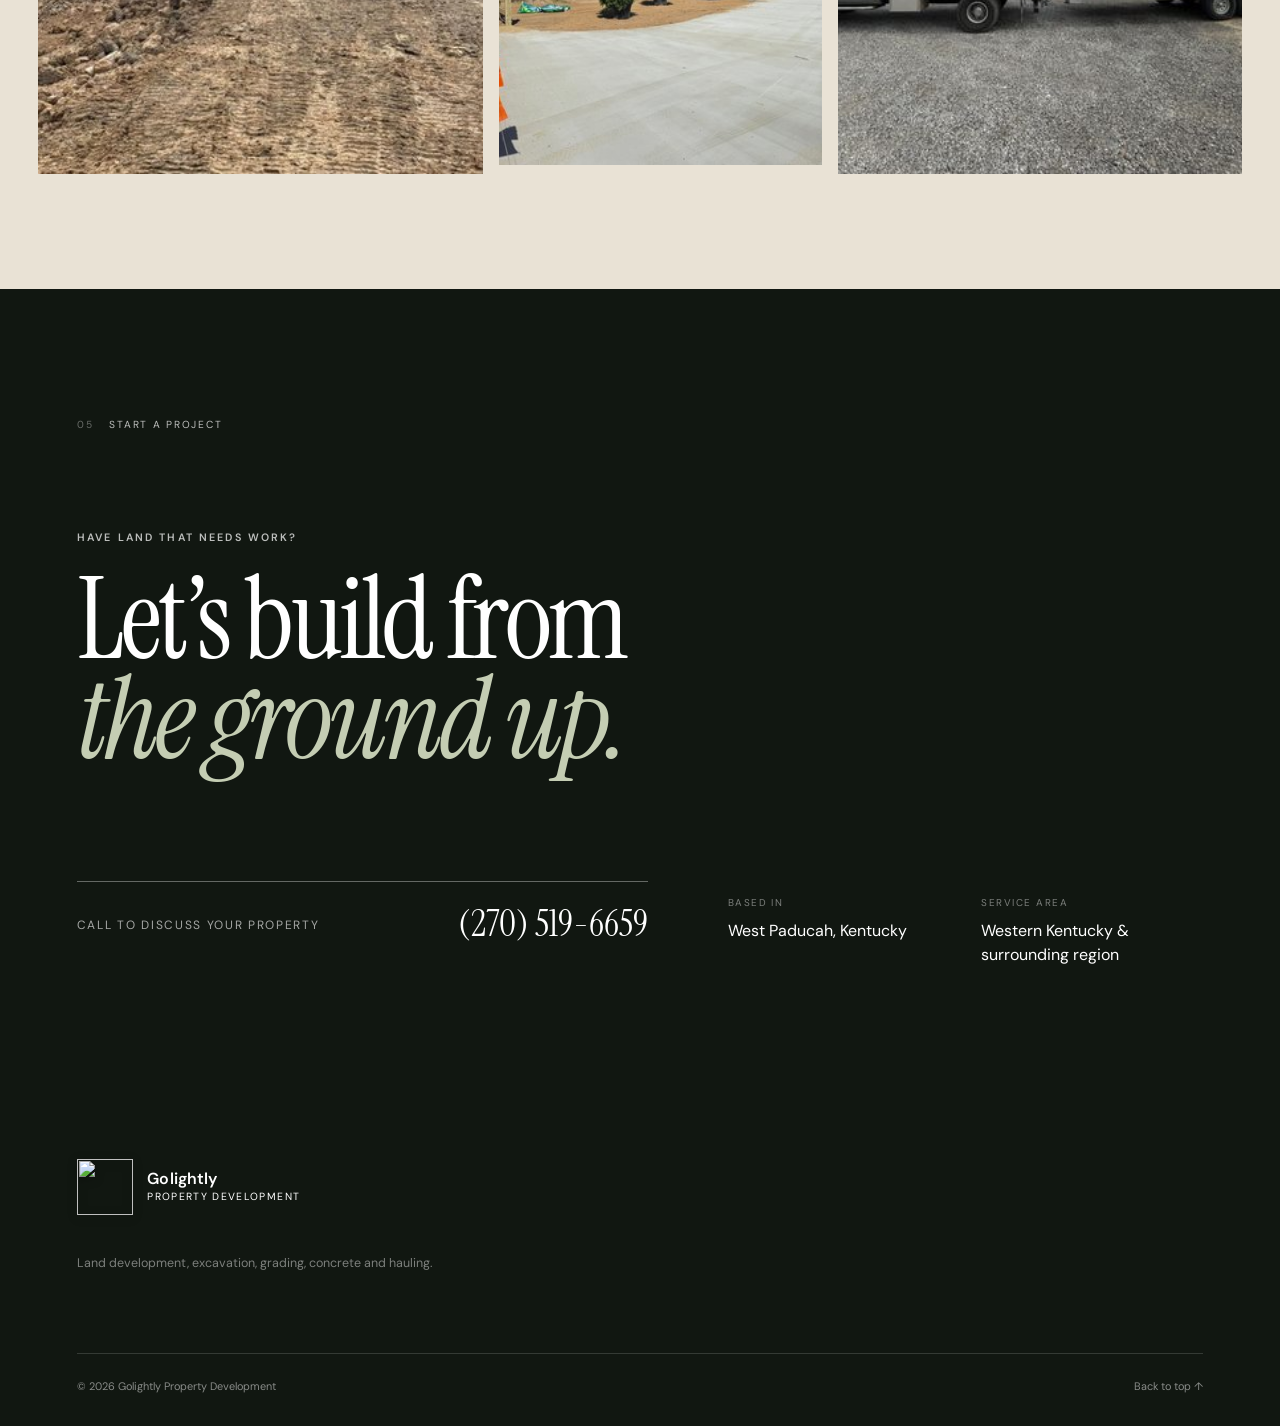
==== commit a193ca8d: "Add official GPD logo" ====
--- a/index.html
+++ b/index.html
@@ -16,7 +16,7 @@
     <a class="skip-link" href="#main">Skip to content</a>
     <header class="site-header" data-header>
       <a class="brand" href="#top" aria-label="Golightly Property Development home">
-        <span class="brand-mark" aria-hidden="true">G</span>
+        <img class="brand-logo" src="assets/gpd-logo.png" alt="" aria-hidden="true" />
         <span class="brand-name">Golightly <small>Property Development</small></span>
       </a>
       <button class="menu-toggle" type="button" aria-expanded="false" aria-controls="site-nav" data-menu-toggle>
@@ -153,7 +153,7 @@
     </main>
 
     <footer>
-      <a class="brand footer-brand" href="#top"><span class="brand-mark">G</span><span class="brand-name">Golightly <small>Property Development</small></span></a>
+      <a class="brand footer-brand" href="#top"><img class="brand-logo" src="assets/gpd-logo.png" alt="" aria-hidden="true" /><span class="brand-name">Golightly <small>Property Development</small></span></a>
       <p>Land development, excavation, grading, concrete and hauling.</p>
       <div class="footer-bottom"><span>© <span data-year></span> Golightly Property Development</span><a href="#top">Back to top ↑</a></div>
     </footer>
--- a/styles.css
+++ b/styles.css
@@ -1,6 +1,6 @@
 :root{--ink:#192019;--forest:#1c251d;--moss:#7f8c68;--sand:#e9e2d5;--cream:#f5f2eb;--white:#fff;--line:rgba(25,32,25,.18);--serif:"Instrument Serif",Georgia,serif;--sans:"DM Sans",Arial,sans-serif}
 *{box-sizing:border-box}html{scroll-behavior:smooth}body{margin:0;background:var(--cream);color:var(--ink);font-family:var(--sans);font-size:16px;line-height:1.5}img{display:block;width:100%;height:100%;object-fit:cover}a{color:inherit;text-decoration:none}button{font:inherit}.skip-link{position:fixed;left:1rem;top:-5rem;z-index:99;background:white;padding:.8rem 1rem}.skip-link:focus{top:1rem}.sr-only{position:absolute;width:1px;height:1px;overflow:hidden;clip:rect(0,0,0,0)}
-.site-header{position:absolute;z-index:20;top:0;left:0;width:100%;height:104px;padding:0 clamp(1.4rem,4vw,4.5rem);display:flex;align-items:center;justify-content:space-between;color:white;border-bottom:1px solid rgba(255,255,255,.25);transition:.35s}.site-header.scrolled{position:fixed;height:82px;background:rgba(25,32,25,.94);backdrop-filter:blur(12px)}.brand{display:flex;align-items:center;gap:.8rem}.brand-mark{display:grid;place-items:center;width:42px;height:42px;border:1px solid currentColor;border-radius:50%;font:italic 28px/1 var(--serif)}.brand-name{font-weight:600;font-size:1rem;line-height:1.05;letter-spacing:.01em}.brand-name small{display:block;font-size:.65rem;font-weight:400;letter-spacing:.13em;text-transform:uppercase;margin-top:.3rem}.site-nav{display:flex;align-items:center;gap:2.25rem;font-size:.85rem}.site-nav>a:not(.nav-cta){position:relative}.site-nav>a:not(.nav-cta):after{content:"";position:absolute;left:0;bottom:-7px;width:0;height:1px;background:white;transition:.3s}.site-nav>a:hover:after{width:100%}.nav-cta{border:1px solid rgba(255,255,255,.65);padding:.8rem 1rem;display:flex;gap:1.8rem}.menu-toggle{display:none;background:none;border:0;color:white;width:40px;height:40px;padding:7px}.menu-toggle span:not(.sr-only){display:block;height:1px;background:currentColor;margin:6px 0}
+.site-header{position:absolute;z-index:20;top:0;left:0;width:100%;height:104px;padding:0 clamp(1.4rem,4vw,4.5rem);display:flex;align-items:center;justify-content:space-between;color:white;border-bottom:1px solid rgba(255,255,255,.25);transition:.35s}.site-header.scrolled{position:fixed;height:82px;background:rgba(25,32,25,.94);backdrop-filter:blur(12px)}.brand{display:flex;align-items:center;gap:.9rem}.brand-logo{width:56px;height:56px;object-fit:contain;filter:drop-shadow(0 2px 5px rgba(0,0,0,.3))}.brand-name{font-weight:600;font-size:1rem;line-height:1.05;letter-spacing:.01em}.brand-name small{display:block;font-size:.65rem;font-weight:400;letter-spacing:.13em;text-transform:uppercase;margin-top:.3rem}.site-nav{display:flex;align-items:center;gap:2.25rem;font-size:.85rem}.site-nav>a:not(.nav-cta){position:relative}.site-nav>a:not(.nav-cta):after{content:"";position:absolute;left:0;bottom:-7px;width:0;height:1px;background:white;transition:.3s}.site-nav>a:hover:after{width:100%}.nav-cta{border:1px solid rgba(255,255,255,.65);padding:.8rem 1rem;display:flex;gap:1.8rem}.menu-toggle{display:none;background:none;border:0;color:white;width:40px;height:40px;padding:7px}.menu-toggle span:not(.sr-only){display:block;height:1px;background:currentColor;margin:6px 0}
 .hero{min-height:780px;height:100svh;position:relative;color:white;overflow:hidden}.hero-media,.hero-overlay{position:absolute;inset:0}.hero-media img{object-position:center 52%;transform:scale(1.02);animation:heroScale 12s ease-out forwards}.hero-overlay{background:linear-gradient(90deg,rgba(14,19,14,.72) 0%,rgba(14,19,14,.35) 47%,rgba(14,19,14,.1)),linear-gradient(0deg,rgba(14,19,14,.45),transparent 45%)}@keyframes heroScale{to{transform:scale(1.1)}}.hero-copy{position:absolute;left:clamp(1.5rem,8vw,9rem);bottom:clamp(5rem,12vh,9rem);width:min(850px,82vw)}.eyebrow{text-transform:uppercase;letter-spacing:.2em;font-size:.67rem;font-weight:600;margin:0 0 1.5rem}.eyebrow.light{color:rgba(255,255,255,.72)}h1,h2{font-family:var(--serif);font-weight:400;line-height:.87;letter-spacing:-.035em;margin:0}h1{font-size:clamp(4.2rem,9.4vw,9rem)}h1 em,h2 em{font-weight:400;color:#c4cdb3}.hero-intro{max-width:540px;margin:2.2rem 0 2.5rem;font-size:clamp(1rem,1.5vw,1.2rem);color:rgba(255,255,255,.8)}.text-link{display:inline-flex;gap:4rem;align-items:center;padding-bottom:.55rem;border-bottom:1px solid currentColor;font-size:.82rem}.hero-index{position:absolute;right:clamp(1.5rem,4vw,4.5rem);bottom:3.2rem;display:flex;align-items:center;gap:.75rem;font-size:.65rem}.hero-index .line{width:90px;height:1px;background:rgba(255,255,255,.55)}
 .section-pad{padding:clamp(6rem,10vw,10rem) clamp(1.5rem,6vw,7rem)}.section-label{font-size:.64rem;text-transform:uppercase;letter-spacing:.17em;display:flex;gap:1rem}.section-label span{opacity:.5}.section-label.light{color:rgba(255,255,255,.72)}h2{font-size:clamp(3.6rem,7.7vw,7.2rem)}.intro{display:grid;grid-template-columns:1fr 3fr;gap:3rem}.intro-content{max-width:1080px}.intro-grid{display:grid;grid-template-columns:1fr 1fr;gap:clamp(2rem,8vw,8rem);margin:4rem 0 0 clamp(0rem,7vw,7rem);max-width:800px}.intro-grid p{margin:0;color:#50584f}.intro-grid p:first-child{font-size:1.1rem;color:var(--ink)}
 .services{background:var(--sand)}.services-head{display:grid;grid-template-columns:1fr 3fr}.services-head .eyebrow{grid-column:2}.services-head h2{grid-column:2}.service-list{margin-top:5rem;border-top:1px solid var(--line)}.service-item{display:grid;grid-template-columns:1fr 3fr auto;gap:2rem;align-items:center;padding:2rem 0;border-bottom:1px solid var(--line);transition:.3s}.service-item:hover{padding-left:1rem;background:rgba(255,255,255,.25)}.service-num{font-size:.65rem;opacity:.6}.service-item>div{display:grid;grid-template-columns:1fr 1fr;gap:3rem;align-items:center}.service-item h3{font:400 clamp(1.8rem,3.5vw,3.3rem)/1 var(--serif);margin:0}.service-item p{max-width:410px;margin:0;color:#666b62;font-size:.88rem}.service-arrow{font-size:1.3rem}
@@ -10,5 +10,5 @@
 .contact{background:#111711;color:white;min-height:720px;display:flex;flex-direction:column;justify-content:space-between}.contact-top .section-label{margin-bottom:6rem}.contact-top h2{font-size:clamp(4rem,9vw,9rem)}.contact-bottom{display:grid;grid-template-columns:1.2fr 1fr;gap:5rem;align-items:end;margin-top:7rem}.contact-call{border-top:1px solid rgba(255,255,255,.35);padding:1.5rem 0;display:flex;justify-content:space-between;align-items:center}.contact-call span{font-size:.75rem;text-transform:uppercase;letter-spacing:.14em;color:rgba(255,255,255,.62)}.contact-call strong{font:400 clamp(1.4rem,3vw,2.3rem)/1 var(--serif)}.contact-meta{display:grid;grid-template-columns:1fr 1fr;gap:2rem}.contact-meta p{margin:0}.contact-meta span{display:block;font-size:.62rem;text-transform:uppercase;letter-spacing:.15em;color:rgba(255,255,255,.45);margin-bottom:.5rem}
 footer{background:#111711;color:white;padding:4rem clamp(1.5rem,6vw,7rem) 2rem}.footer-brand{display:inline-flex}footer>p{color:rgba(255,255,255,.45);max-width:360px;font-size:.78rem;margin:2rem 0 5rem}.footer-bottom{border-top:1px solid rgba(255,255,255,.15);padding-top:1.5rem;display:flex;justify-content:space-between;font-size:.68rem;color:rgba(255,255,255,.5)}
 .reveal{opacity:0;transform:translateY(30px);transition:opacity .85s ease,transform .85s cubic-bezier(.2,.7,.2,1)}.reveal.visible{opacity:1;transform:none}
-@media(max-width:800px){.site-header{height:82px}.menu-toggle{display:block;z-index:2}.site-nav{position:fixed;inset:0;background:var(--forest);display:flex;flex-direction:column;align-items:flex-start;justify-content:center;padding:2rem;gap:2rem;font:400 2.6rem/1 var(--serif);transform:translateX(100%);transition:.4s}.site-nav.open{transform:none}.nav-cta{font:400 1rem var(--sans);width:100%;justify-content:space-between}.hero{min-height:700px}.hero-copy{left:1.5rem;bottom:6rem;width:calc(100% - 3rem)}.hero-intro{max-width:90%}.hero-index{display:none}.intro,.services-head,.work-head,.process,.contact-bottom{grid-template-columns:1fr}.intro .section-label{margin-bottom:2rem}.intro-grid{grid-template-columns:1fr;margin:3rem 0 0;gap:1.5rem}.services-head .eyebrow,.services-head h2{grid-column:1}.services-head .section-label,.work-head .section-label{margin-bottom:2rem}.service-item{grid-template-columns:35px 1fr auto}.service-item>div{grid-template-columns:1fr;gap:.8rem}.service-item p{font-size:.8rem}.project-grid{grid-template-columns:1fr}.project:nth-child(2),.project:nth-child(3){margin-top:0}.work-head{gap:1rem}.process-visual{height:520px}.process-copy .section-label{margin:0 0 3rem}.gallery-grid{grid-template-columns:1fr 1fr}.gallery-grid img:last-child{display:none}.contact{min-height:650px}.contact-top .section-label{margin-bottom:4rem}.contact-bottom{gap:3rem;margin-top:5rem}.contact-call{align-items:flex-start;flex-direction:column;gap:1rem}.contact-meta{grid-template-columns:1fr}.footer-bottom{gap:1rem;flex-direction:column}}
+@media(max-width:800px){.site-header{height:82px}.brand-logo{width:48px;height:48px}.brand-name{font-size:.88rem}.brand-name small{font-size:.55rem}.menu-toggle{display:block;z-index:2}.site-nav{position:fixed;inset:0;background:var(--forest);display:flex;flex-direction:column;align-items:flex-start;justify-content:center;padding:2rem;gap:2rem;font:400 2.6rem/1 var(--serif);transform:translateX(100%);transition:.4s}.site-nav.open{transform:none}.nav-cta{font:400 1rem var(--sans);width:100%;justify-content:space-between}.hero{min-height:700px}.hero-copy{left:1.5rem;bottom:6rem;width:calc(100% - 3rem)}.hero-intro{max-width:90%}.hero-index{display:none}.intro,.services-head,.work-head,.process,.contact-bottom{grid-template-columns:1fr}.intro .section-label{margin-bottom:2rem}.intro-grid{grid-template-columns:1fr;margin:3rem 0 0;gap:1.5rem}.services-head .eyebrow,.services-head h2{grid-column:1}.services-head .section-label,.work-head .section-label{margin-bottom:2rem}.service-item{grid-template-columns:35px 1fr auto}.service-item>div{grid-template-columns:1fr;gap:.8rem}.service-item p{font-size:.8rem}.project-grid{grid-template-columns:1fr}.project:nth-child(2),.project:nth-child(3){margin-top:0}.work-head{gap:1rem}.process-visual{height:520px}.process-copy .section-label{margin:0 0 3rem}.gallery-grid{grid-template-columns:1fr 1fr}.gallery-grid img:last-child{display:none}.contact{min-height:650px}.contact-top .section-label{margin-bottom:4rem}.contact-bottom{gap:3rem;margin-top:5rem}.contact-call{align-items:flex-start;flex-direction:column;gap:1rem}.contact-meta{grid-template-columns:1fr}.footer-bottom{gap:1rem;flex-direction:column}}
 @media(prefers-reduced-motion:reduce){html{scroll-behavior:auto}.hero-media img{animation:none}.reveal{opacity:1;transform:none;transition:none}}
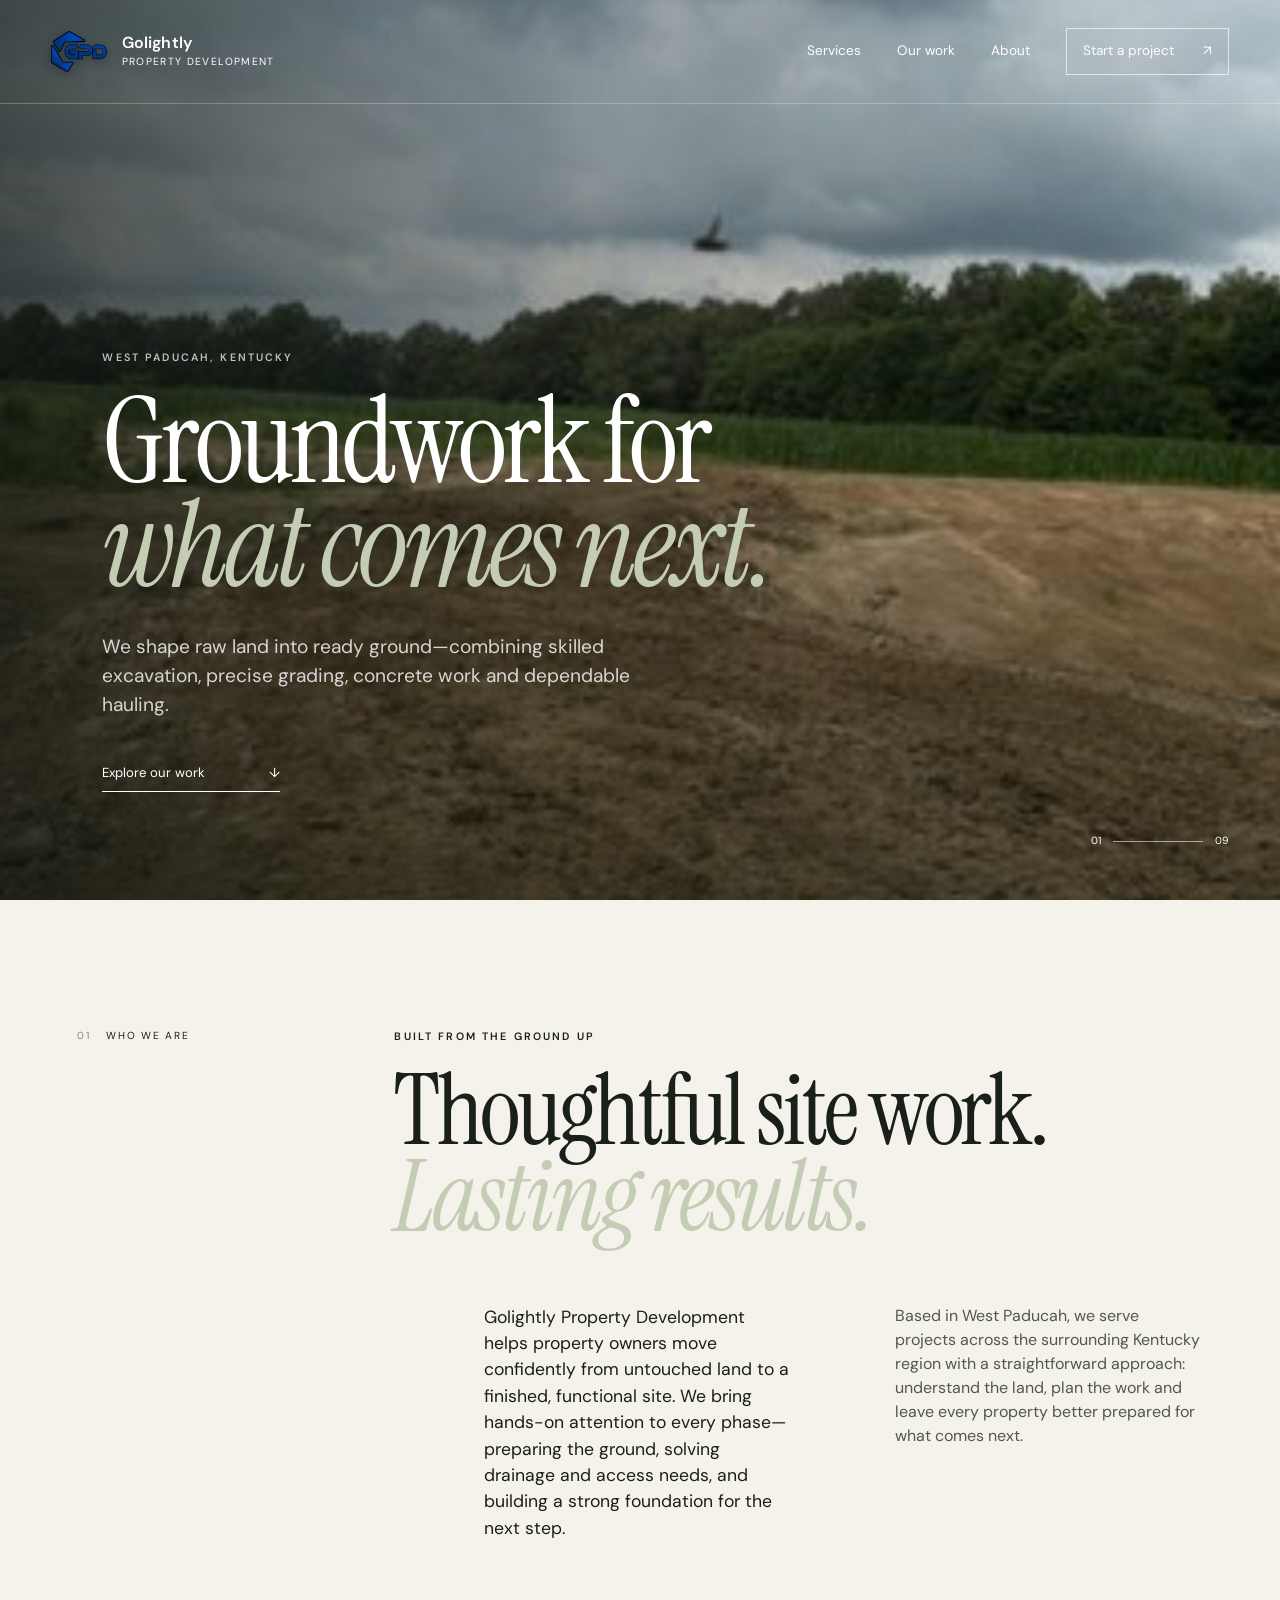
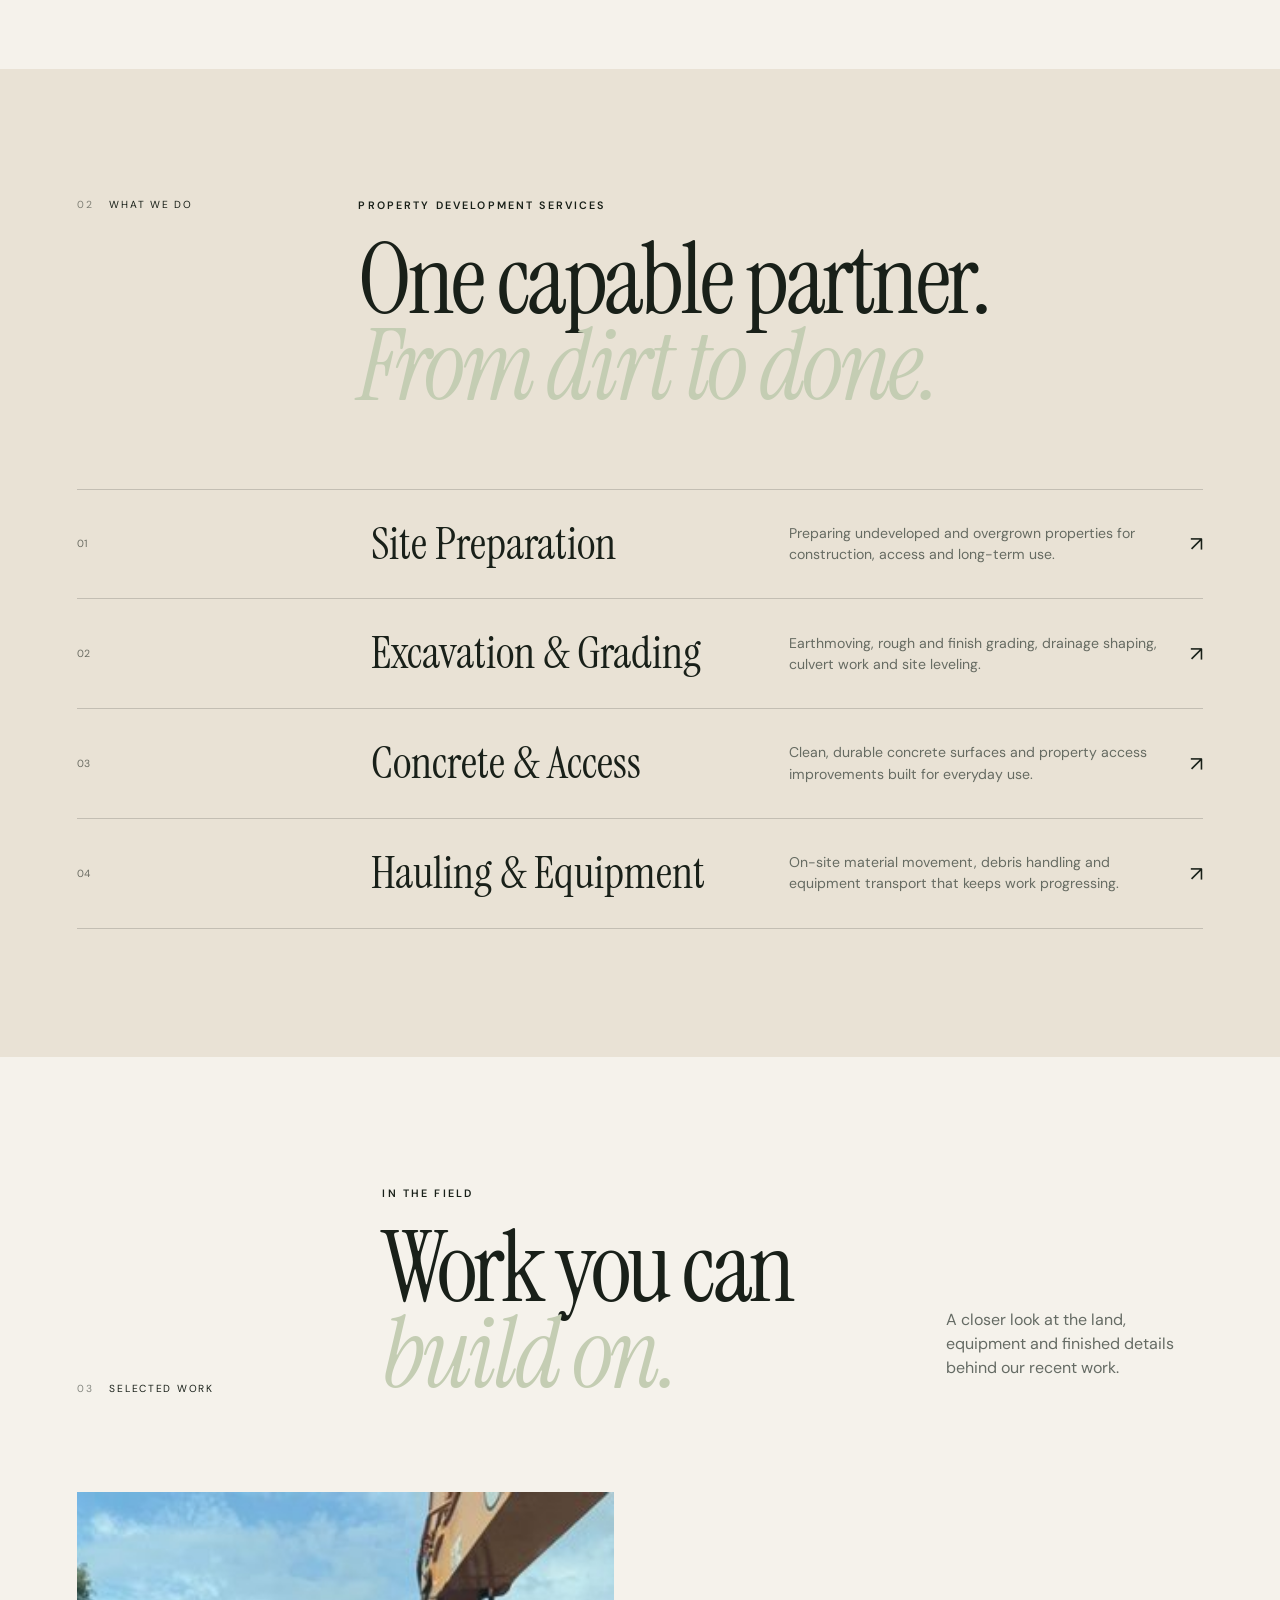
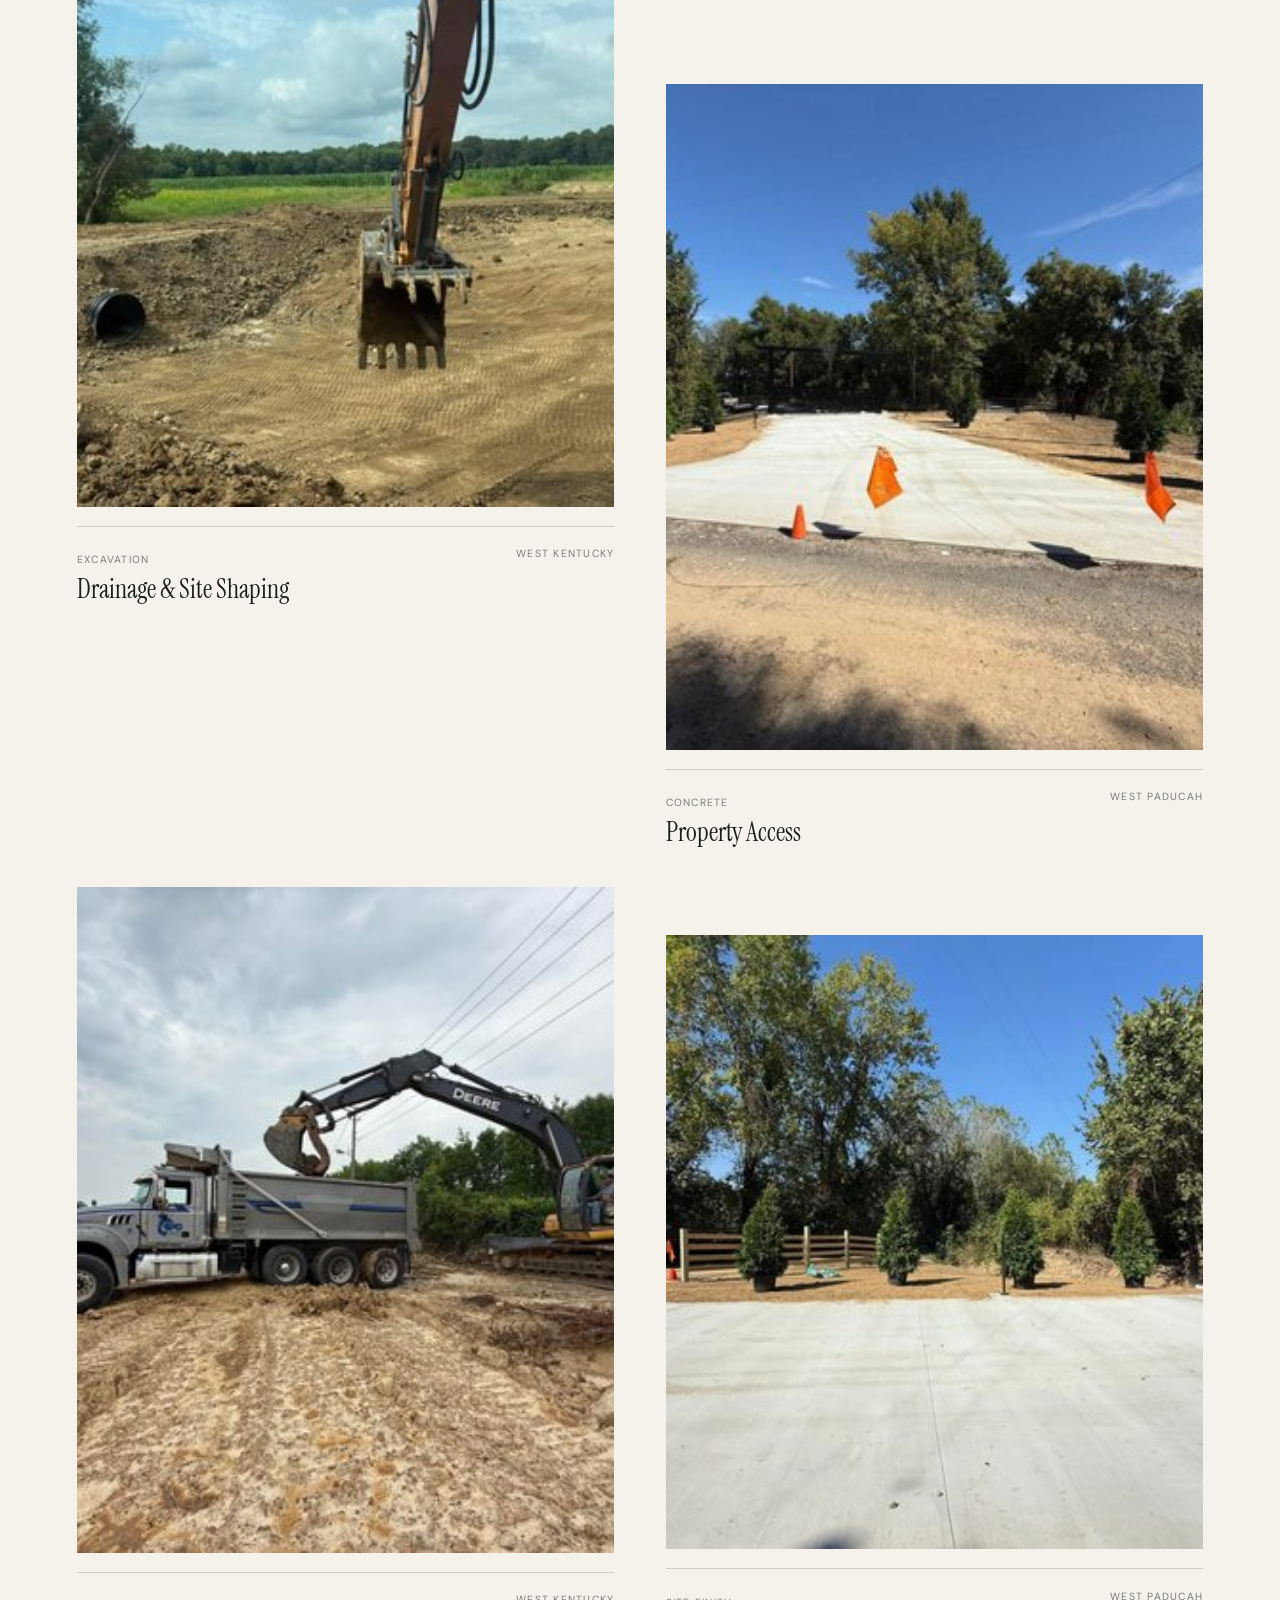
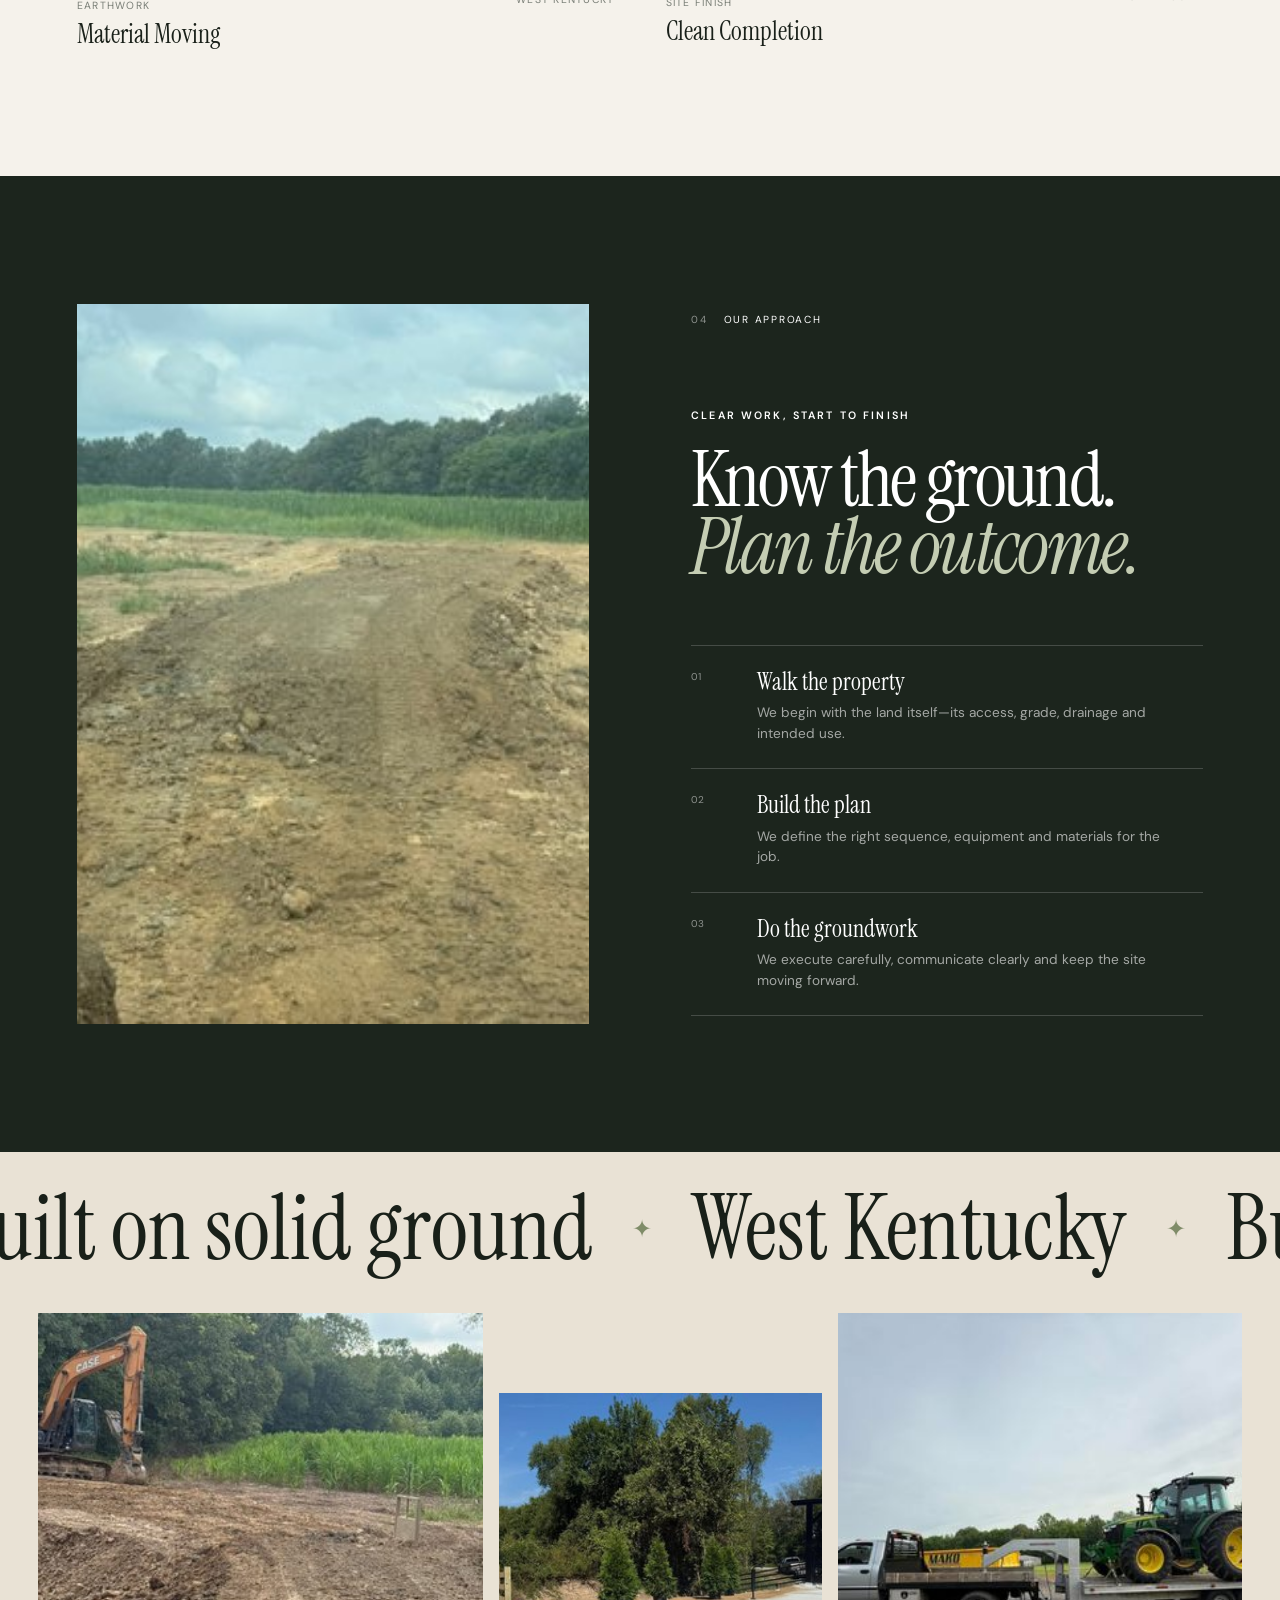
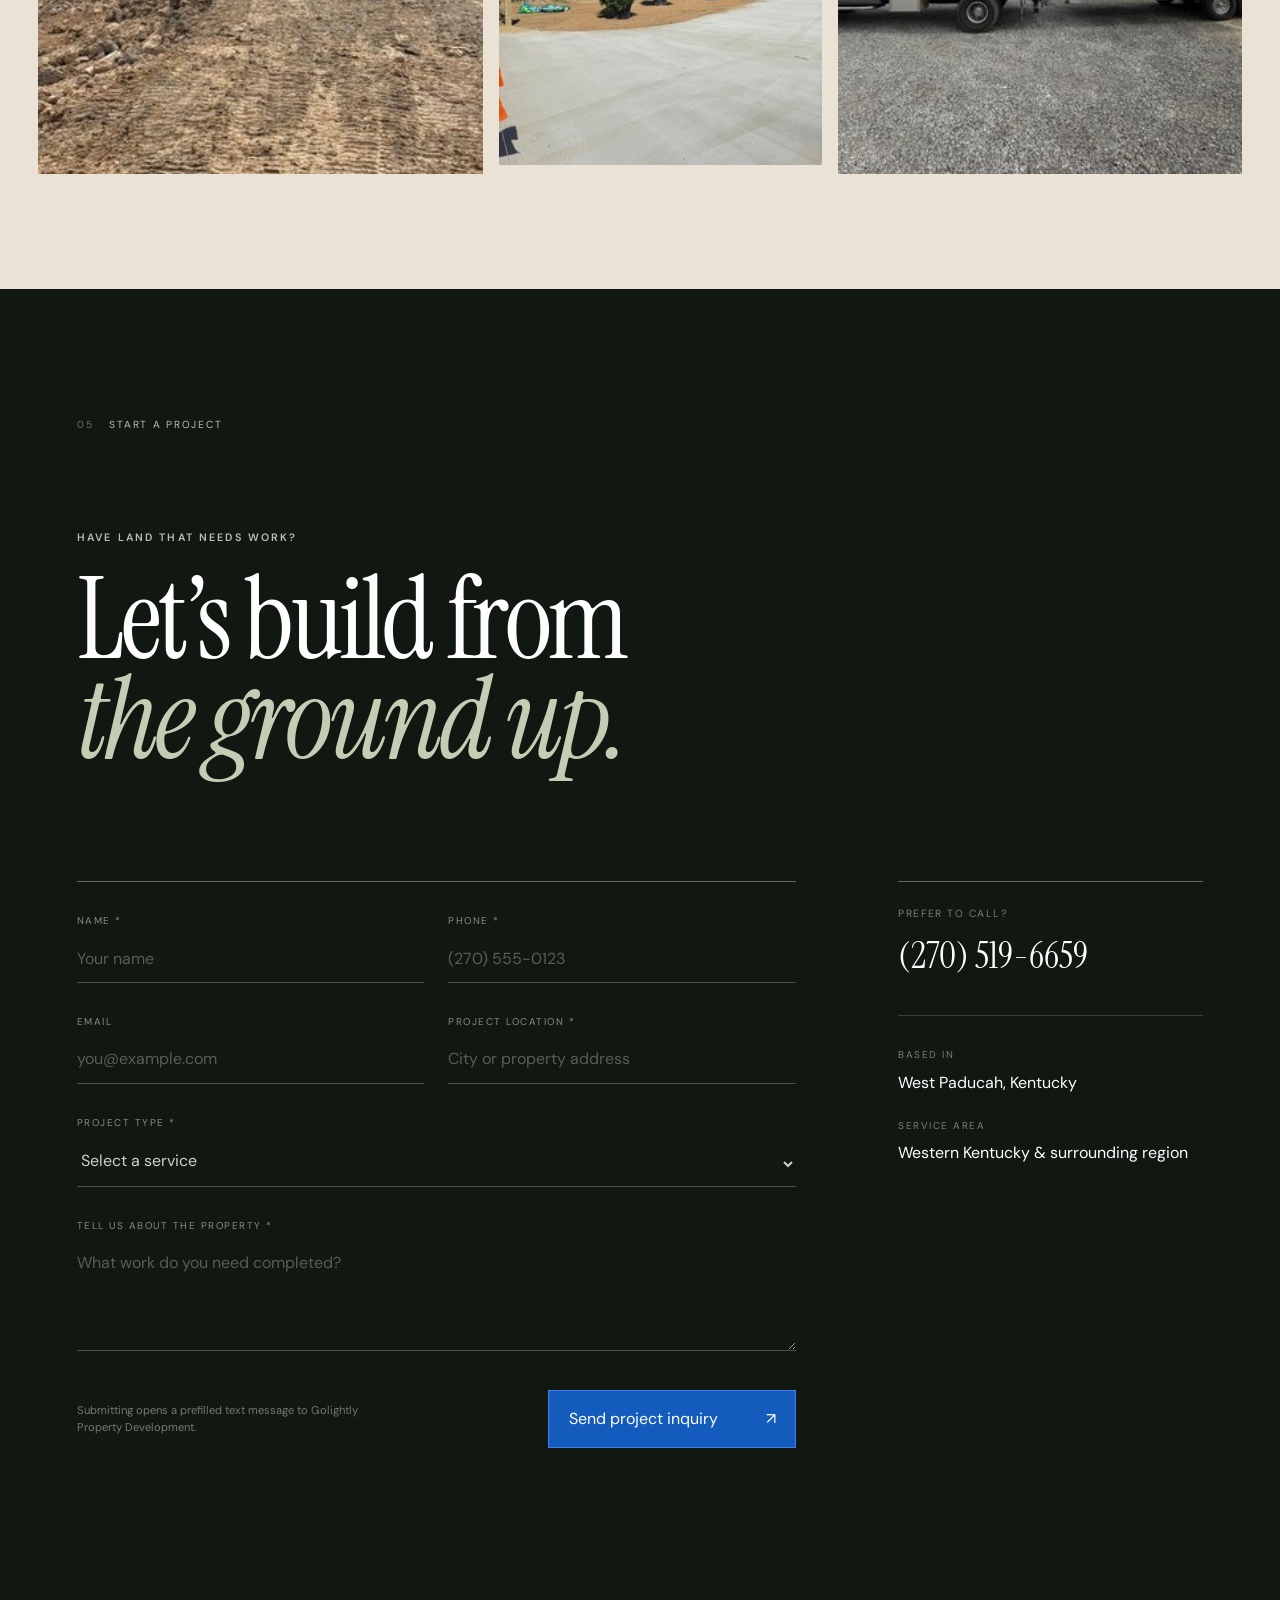
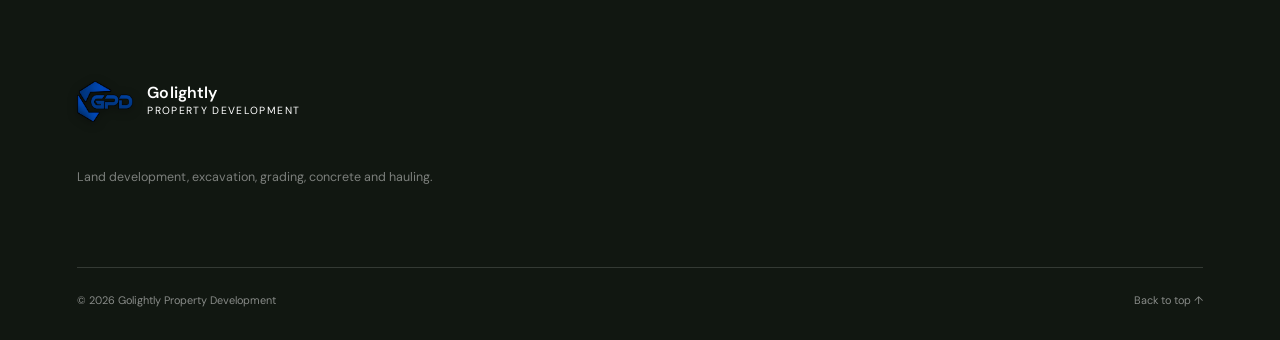
==== commit cfaf4045: "Add project inquiry contact form" ====
--- a/index.html
+++ b/index.html
@@ -143,11 +143,54 @@
           <h2>Let’s build from<br /><em>the ground up.</em></h2>
         </div>
         <div class="contact-bottom reveal">
-          <a class="contact-call" href="tel:+12705196659"><span>Call to discuss your property</span><strong>(270) 519-6659</strong></a>
-          <div class="contact-meta">
-            <p><span>Based in</span>West Paducah, Kentucky</p>
-            <p><span>Service area</span>Western Kentucky &amp; surrounding region</p>
-          </div>
+          <form class="project-form" data-project-form>
+            <div class="form-grid">
+              <label>
+                <span>Name *</span>
+                <input type="text" name="name" autocomplete="name" required placeholder="Your name" />
+              </label>
+              <label>
+                <span>Phone *</span>
+                <input type="tel" name="phone" autocomplete="tel" required placeholder="(270) 555-0123" />
+              </label>
+              <label>
+                <span>Email</span>
+                <input type="email" name="email" autocomplete="email" placeholder="you@example.com" />
+              </label>
+              <label>
+                <span>Project location *</span>
+                <input type="text" name="location" autocomplete="street-address" required placeholder="City or property address" />
+              </label>
+              <label class="form-wide">
+                <span>Project type *</span>
+                <select name="projectType" required>
+                  <option value="" selected disabled>Select a service</option>
+                  <option>Site preparation</option>
+                  <option>Excavation and grading</option>
+                  <option>Concrete and property access</option>
+                  <option>Hauling and equipment</option>
+                  <option>Multiple services</option>
+                  <option>Other</option>
+                </select>
+              </label>
+              <label class="form-wide">
+                <span>Tell us about the property *</span>
+                <textarea name="details" required rows="4" placeholder="What work do you need completed?"></textarea>
+              </label>
+            </div>
+            <div class="form-actions">
+              <p>Submitting opens a prefilled text message to Golightly Property Development.</p>
+              <button type="submit">Send project inquiry <span>↗</span></button>
+            </div>
+            <p class="form-status" role="status" aria-live="polite" data-form-status></p>
+          </form>
+          <aside class="contact-aside">
+            <a class="contact-call" href="tel:+12705196659"><span>Prefer to call?</span><strong>(270) 519-6659</strong></a>
+            <div class="contact-meta">
+              <p><span>Based in</span>West Paducah, Kentucky</p>
+              <p><span>Service area</span>Western Kentucky &amp; surrounding region</p>
+            </div>
+          </aside>
         </div>
       </section>
     </main>
--- a/styles.css
+++ b/styles.css
@@ -7,8 +7,8 @@
 .work{background:var(--cream)}.work-head{display:grid;grid-template-columns:1fr 2fr 1fr;gap:3rem;align-items:end;margin-bottom:6rem}.work-head>p{color:#656b64;max-width:300px}.project-grid{display:grid;grid-template-columns:1fr 1fr;gap:clamp(3rem,7vw,8rem) clamp(1.5rem,4vw,4rem)}.project-wide{grid-column:span 1}.project:nth-child(2){margin-top:12rem}.project:nth-child(3){margin-top:-3rem}.project-image{height:clamp(340px,48vw,680px);overflow:hidden;background:#ddd}.project-image.portrait{height:clamp(420px,52vw,720px)}.project-image img{transition:transform .8s cubic-bezier(.2,.7,.2,1)}.project:hover img{transform:scale(1.04)}figure{margin:0}figcaption{display:flex;justify-content:space-between;gap:1rem;padding-top:1.2rem;border-top:1px solid var(--line);margin-top:1.2rem}figcaption span{font-size:.65rem;text-transform:uppercase;letter-spacing:.12em;color:#797e76}figcaption h3{font:400 1.65rem/1 var(--serif);margin:.35rem 0 0}
 .process{background:var(--forest);color:white;display:grid;grid-template-columns:1fr 1fr;gap:clamp(3rem,8vw,8rem);align-items:center}.process-visual{height:min(720px,70vw)}.process-copy .section-label{margin-bottom:5rem}.process-copy h2{font-size:clamp(3.4rem,6vw,6.2rem)}.process ol{list-style:none;padding:0;margin:4rem 0 0;border-top:1px solid rgba(255,255,255,.18)}.process li{display:grid;grid-template-columns:50px 1fr;gap:1rem;padding:1.5rem 0;border-bottom:1px solid rgba(255,255,255,.18)}.process li>span{font-size:.62rem;opacity:.5}.process h3{font:400 1.5rem/1 var(--serif);margin:0}.process li p{margin:.6rem 0 0;color:rgba(255,255,255,.6);font-size:.85rem;max-width:420px}
 .gallery{background:var(--sand);padding-bottom:clamp(6rem,9vw,9rem);overflow:hidden}.marquee{font:400 clamp(3rem,7vw,7rem)/1 var(--serif);white-space:nowrap;padding:2rem 0 2.5rem;display:flex;gap:2.5rem;align-items:center;transform:translateX(-4vw)}.marquee i{font:normal 1.5rem var(--sans);color:var(--moss)}.gallery-grid{display:grid;grid-template-columns:1.1fr .8fr 1fr;gap:1rem;padding:0 clamp(1rem,3vw,3rem)}.gallery-grid img{height:clamp(250px,36vw,520px)}.gallery-grid img:nth-child(2){margin-top:5rem;height:clamp(220px,29vw,420px)}
-.contact{background:#111711;color:white;min-height:720px;display:flex;flex-direction:column;justify-content:space-between}.contact-top .section-label{margin-bottom:6rem}.contact-top h2{font-size:clamp(4rem,9vw,9rem)}.contact-bottom{display:grid;grid-template-columns:1.2fr 1fr;gap:5rem;align-items:end;margin-top:7rem}.contact-call{border-top:1px solid rgba(255,255,255,.35);padding:1.5rem 0;display:flex;justify-content:space-between;align-items:center}.contact-call span{font-size:.75rem;text-transform:uppercase;letter-spacing:.14em;color:rgba(255,255,255,.62)}.contact-call strong{font:400 clamp(1.4rem,3vw,2.3rem)/1 var(--serif)}.contact-meta{display:grid;grid-template-columns:1fr 1fr;gap:2rem}.contact-meta p{margin:0}.contact-meta span{display:block;font-size:.62rem;text-transform:uppercase;letter-spacing:.15em;color:rgba(255,255,255,.45);margin-bottom:.5rem}
+.contact{background:#111711;color:white;min-height:720px;display:flex;flex-direction:column;justify-content:space-between}.contact-top .section-label{margin-bottom:6rem}.contact-top h2{font-size:clamp(4rem,9vw,9rem)}.contact-bottom{display:grid;grid-template-columns:minmax(0,1.65fr) minmax(280px,.7fr);gap:clamp(3rem,8vw,8rem);align-items:start;margin-top:7rem}.project-form{border-top:1px solid rgba(255,255,255,.35);padding-top:2rem}.form-grid{display:grid;grid-template-columns:1fr 1fr;gap:2rem 1.5rem}.project-form label{display:block}.project-form label>span{display:block;font-size:.62rem;text-transform:uppercase;letter-spacing:.15em;color:rgba(255,255,255,.5);margin-bottom:.7rem}.project-form input,.project-form select,.project-form textarea{width:100%;border:0;border-bottom:1px solid rgba(255,255,255,.25);border-radius:0;background:transparent;color:white;font:400 1rem var(--sans);padding:.45rem 0 .85rem;outline:none;transition:border-color .25s}.project-form textarea{resize:vertical;min-height:105px}.project-form select{color:rgba(255,255,255,.8);cursor:pointer}.project-form select option{color:var(--ink);background:var(--cream)}.project-form input::placeholder,.project-form textarea::placeholder{color:rgba(255,255,255,.3)}.project-form input:focus,.project-form select:focus,.project-form textarea:focus{border-color:#4d8df7}.form-wide{grid-column:1/-1}.form-actions{display:flex;justify-content:space-between;align-items:center;gap:2rem;margin-top:2rem}.form-actions p{max-width:300px;margin:0;color:rgba(255,255,255,.42);font-size:.7rem}.form-actions button{border:1px solid #3d7ee8;background:#135bbd;color:white;padding:1rem 1.2rem;display:flex;align-items:center;justify-content:space-between;gap:3rem;cursor:pointer;transition:.25s}.form-actions button:hover{background:#1d6ed9;transform:translateY(-2px)}.form-status{min-height:1.4em;margin:1rem 0 0;color:#a9c5f4;font-size:.78rem}.contact-aside{position:sticky;top:110px}.contact-call{border-top:1px solid rgba(255,255,255,.35);padding:1.5rem 0 2.5rem;display:flex;flex-direction:column;gap:1rem}.contact-call span{font-size:.65rem;text-transform:uppercase;letter-spacing:.14em;color:rgba(255,255,255,.45)}.contact-call strong{font:400 clamp(1.6rem,3vw,2.3rem)/1 var(--serif)}.contact-meta{display:grid;gap:1.5rem;border-top:1px solid rgba(255,255,255,.18);padding-top:2rem}.contact-meta p{margin:0}.contact-meta span{display:block;font-size:.62rem;text-transform:uppercase;letter-spacing:.15em;color:rgba(255,255,255,.45);margin-bottom:.5rem}
 footer{background:#111711;color:white;padding:4rem clamp(1.5rem,6vw,7rem) 2rem}.footer-brand{display:inline-flex}footer>p{color:rgba(255,255,255,.45);max-width:360px;font-size:.78rem;margin:2rem 0 5rem}.footer-bottom{border-top:1px solid rgba(255,255,255,.15);padding-top:1.5rem;display:flex;justify-content:space-between;font-size:.68rem;color:rgba(255,255,255,.5)}
 .reveal{opacity:0;transform:translateY(30px);transition:opacity .85s ease,transform .85s cubic-bezier(.2,.7,.2,1)}.reveal.visible{opacity:1;transform:none}
-@media(max-width:800px){.site-header{height:82px}.brand-logo{width:48px;height:48px}.brand-name{font-size:.88rem}.brand-name small{font-size:.55rem}.menu-toggle{display:block;z-index:2}.site-nav{position:fixed;inset:0;background:var(--forest);display:flex;flex-direction:column;align-items:flex-start;justify-content:center;padding:2rem;gap:2rem;font:400 2.6rem/1 var(--serif);transform:translateX(100%);transition:.4s}.site-nav.open{transform:none}.nav-cta{font:400 1rem var(--sans);width:100%;justify-content:space-between}.hero{min-height:700px}.hero-copy{left:1.5rem;bottom:6rem;width:calc(100% - 3rem)}.hero-intro{max-width:90%}.hero-index{display:none}.intro,.services-head,.work-head,.process,.contact-bottom{grid-template-columns:1fr}.intro .section-label{margin-bottom:2rem}.intro-grid{grid-template-columns:1fr;margin:3rem 0 0;gap:1.5rem}.services-head .eyebrow,.services-head h2{grid-column:1}.services-head .section-label,.work-head .section-label{margin-bottom:2rem}.service-item{grid-template-columns:35px 1fr auto}.service-item>div{grid-template-columns:1fr;gap:.8rem}.service-item p{font-size:.8rem}.project-grid{grid-template-columns:1fr}.project:nth-child(2),.project:nth-child(3){margin-top:0}.work-head{gap:1rem}.process-visual{height:520px}.process-copy .section-label{margin:0 0 3rem}.gallery-grid{grid-template-columns:1fr 1fr}.gallery-grid img:last-child{display:none}.contact{min-height:650px}.contact-top .section-label{margin-bottom:4rem}.contact-bottom{gap:3rem;margin-top:5rem}.contact-call{align-items:flex-start;flex-direction:column;gap:1rem}.contact-meta{grid-template-columns:1fr}.footer-bottom{gap:1rem;flex-direction:column}}
+@media(max-width:800px){.site-header{height:82px}.brand-logo{width:48px;height:48px}.brand-name{font-size:.88rem}.brand-name small{font-size:.55rem}.menu-toggle{display:block;z-index:2}.site-nav{position:fixed;inset:0;background:var(--forest);display:flex;flex-direction:column;align-items:flex-start;justify-content:center;padding:2rem;gap:2rem;font:400 2.6rem/1 var(--serif);transform:translateX(100%);transition:.4s}.site-nav.open{transform:none}.nav-cta{font:400 1rem var(--sans);width:100%;justify-content:space-between}.hero{min-height:700px}.hero-copy{left:1.5rem;bottom:6rem;width:calc(100% - 3rem)}.hero-intro{max-width:90%}.hero-index{display:none}.intro,.services-head,.work-head,.process,.contact-bottom{grid-template-columns:1fr}.intro .section-label{margin-bottom:2rem}.intro-grid{grid-template-columns:1fr;margin:3rem 0 0;gap:1.5rem}.services-head .eyebrow,.services-head h2{grid-column:1}.services-head .section-label,.work-head .section-label{margin-bottom:2rem}.service-item{grid-template-columns:35px 1fr auto}.service-item>div{grid-template-columns:1fr;gap:.8rem}.service-item p{font-size:.8rem}.project-grid{grid-template-columns:1fr}.project:nth-child(2),.project:nth-child(3){margin-top:0}.work-head{gap:1rem}.process-visual{height:520px}.process-copy .section-label{margin:0 0 3rem}.gallery-grid{grid-template-columns:1fr 1fr}.gallery-grid img:last-child{display:none}.contact{min-height:650px}.contact-top .section-label{margin-bottom:4rem}.contact-bottom{gap:3rem;margin-top:5rem}.form-grid{grid-template-columns:1fr}.form-wide{grid-column:1}.form-actions{align-items:stretch;flex-direction:column}.form-actions button{width:100%}.contact-aside{position:static}.contact-meta{grid-template-columns:1fr}.footer-bottom{gap:1rem;flex-direction:column}}
 @media(prefers-reduced-motion:reduce){html{scroll-behavior:auto}.hero-media img{animation:none}.reveal{opacity:1;transform:none;transition:none}}
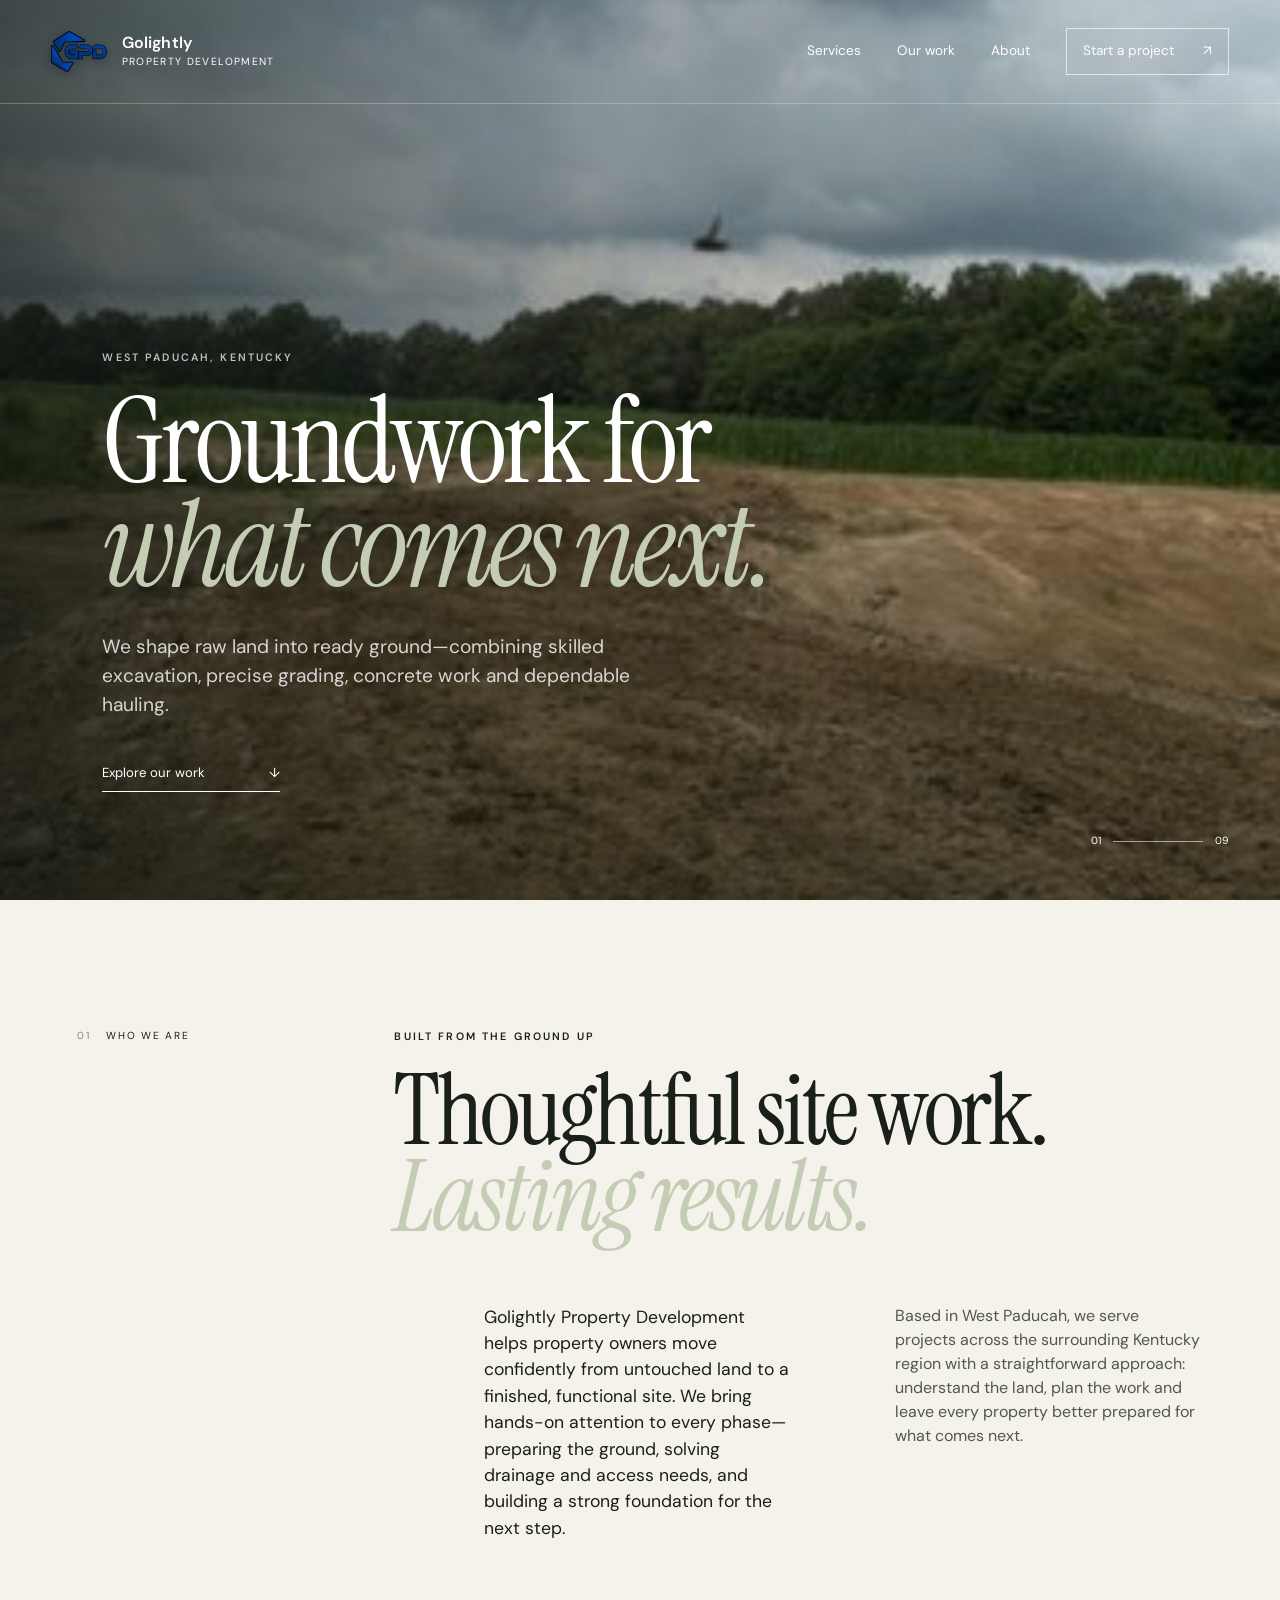
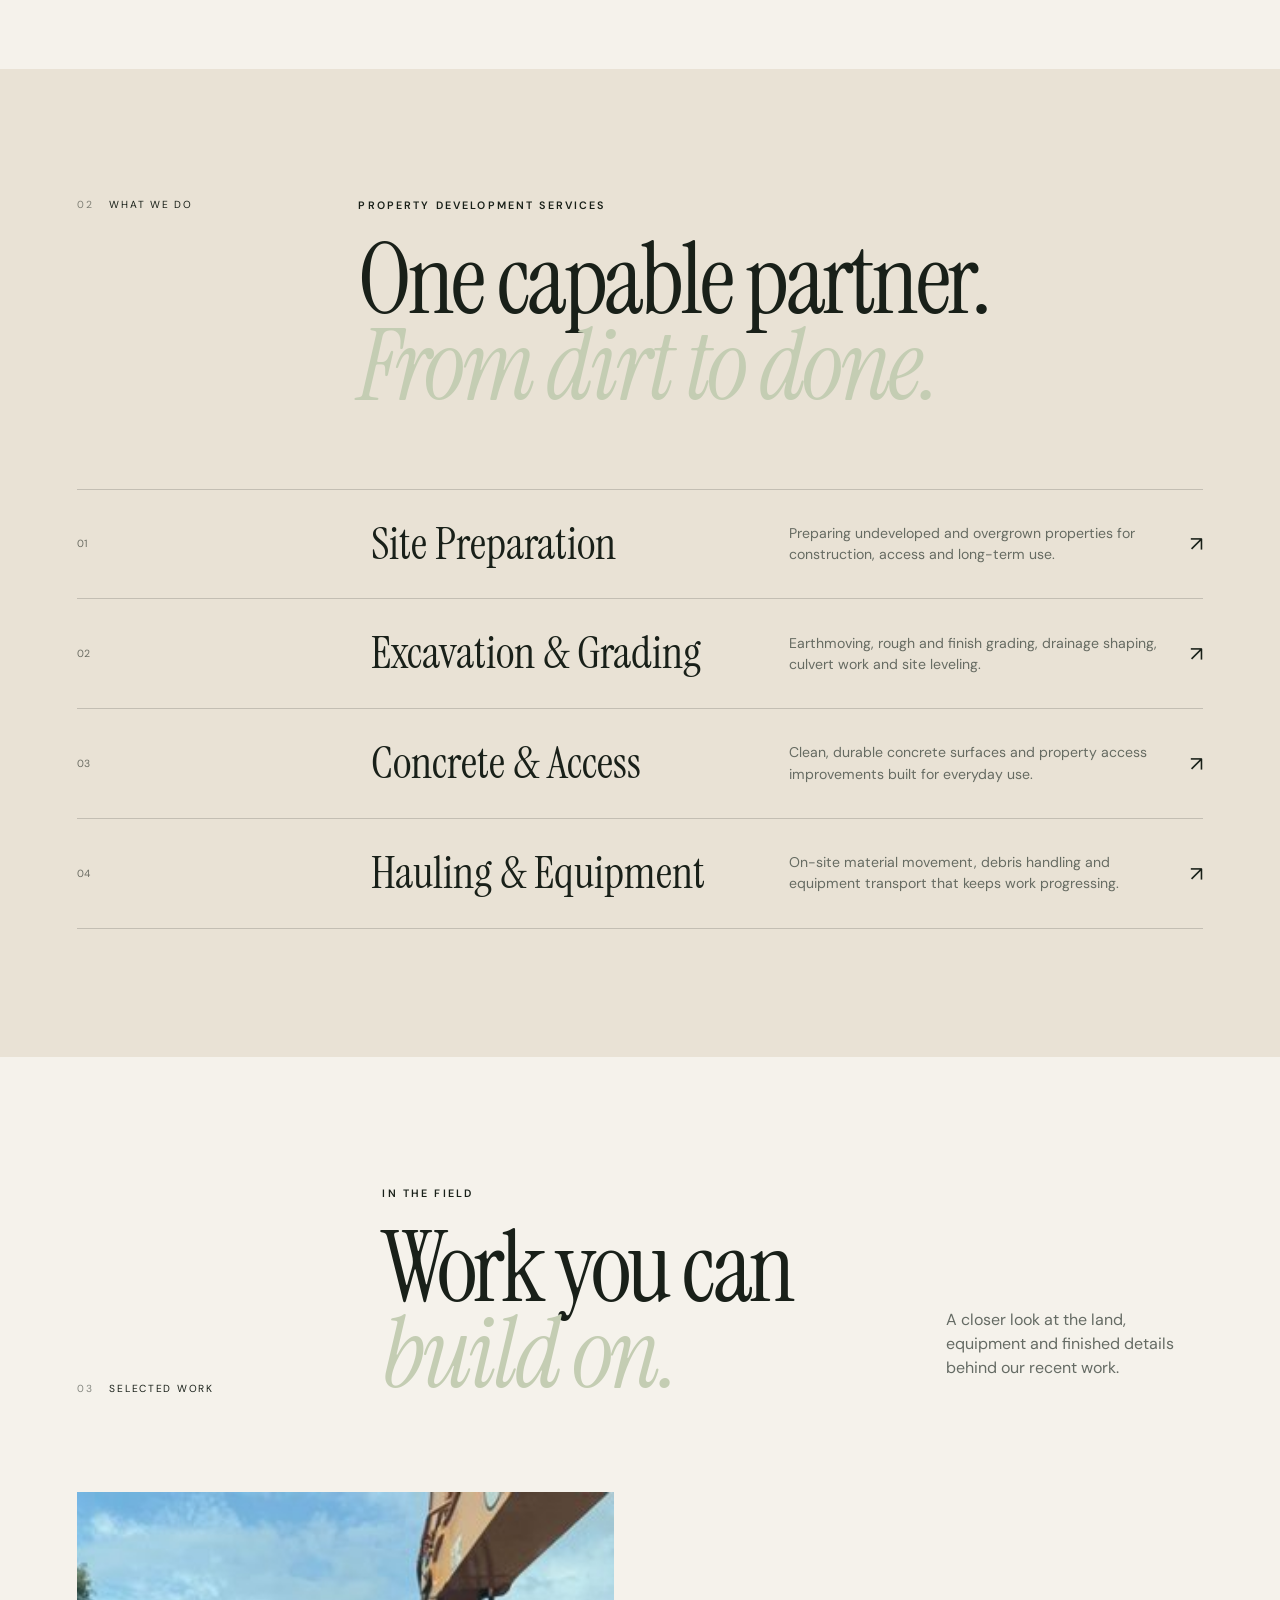
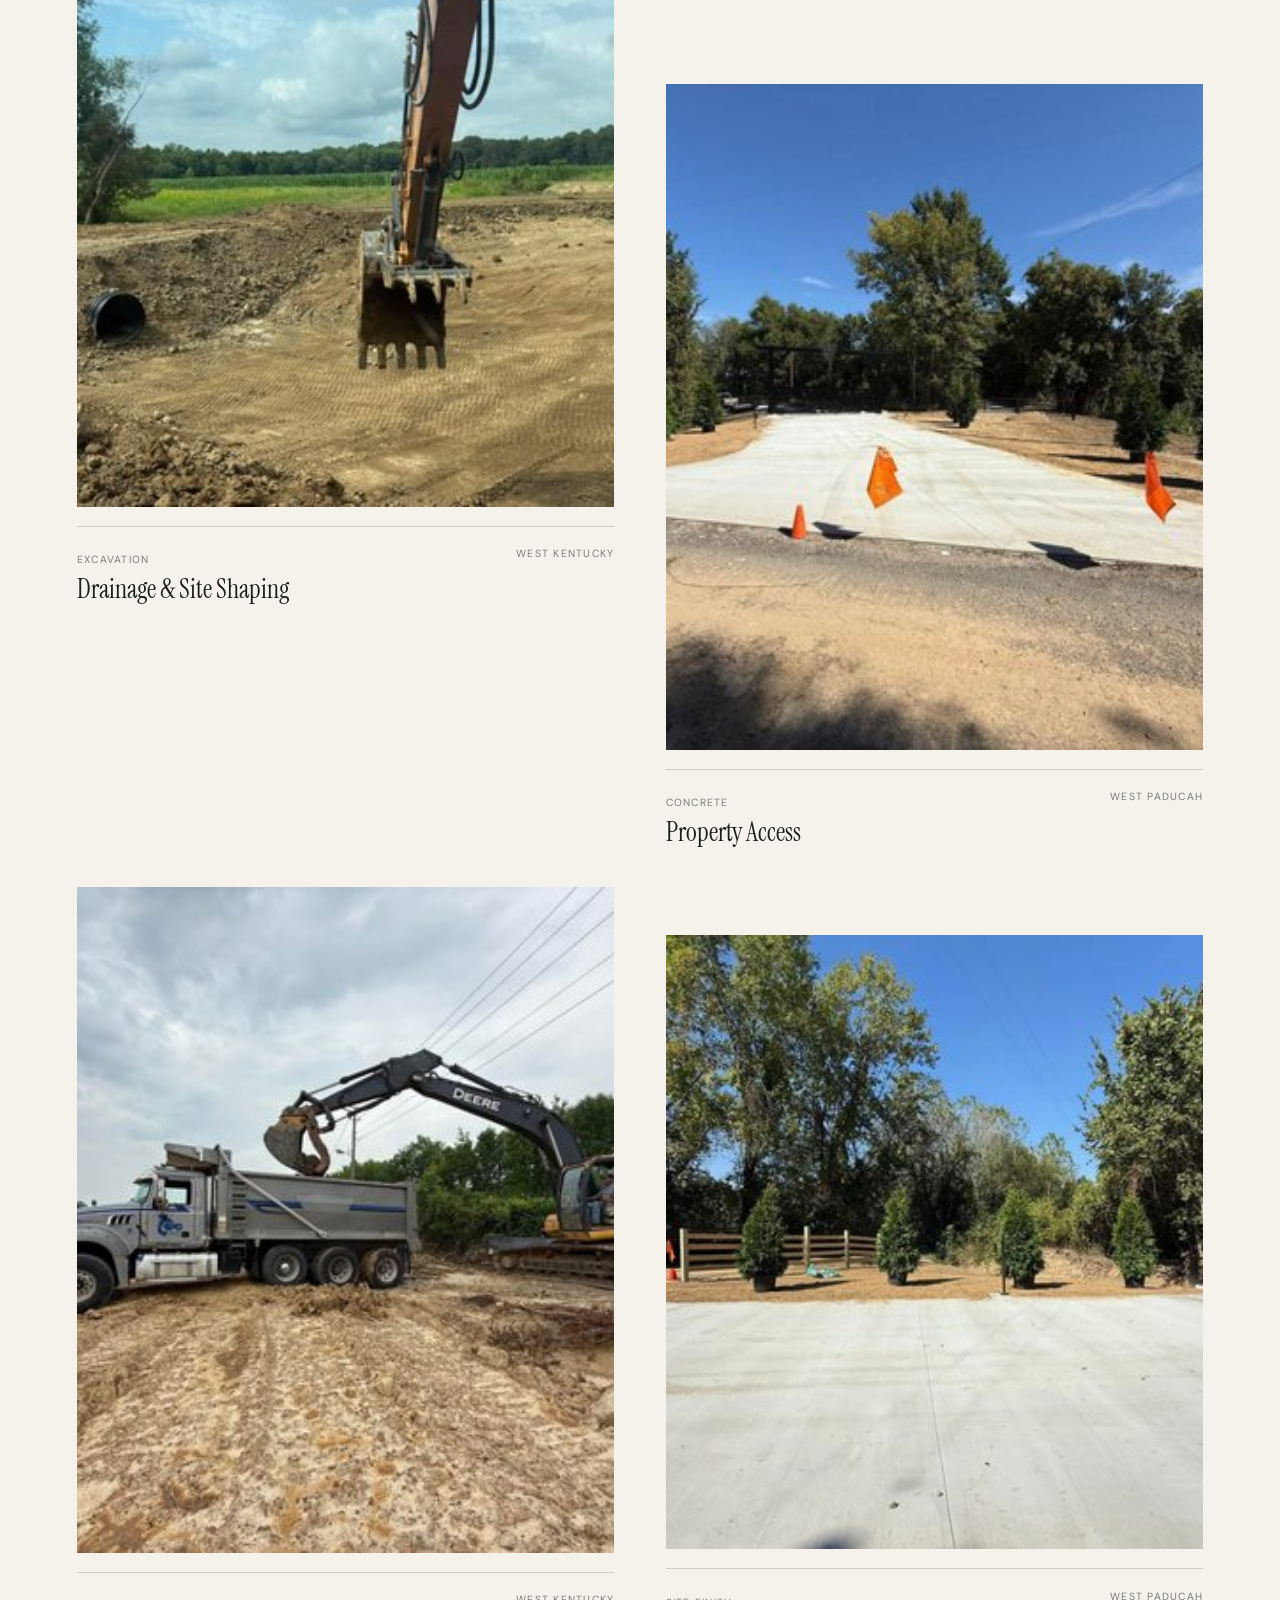
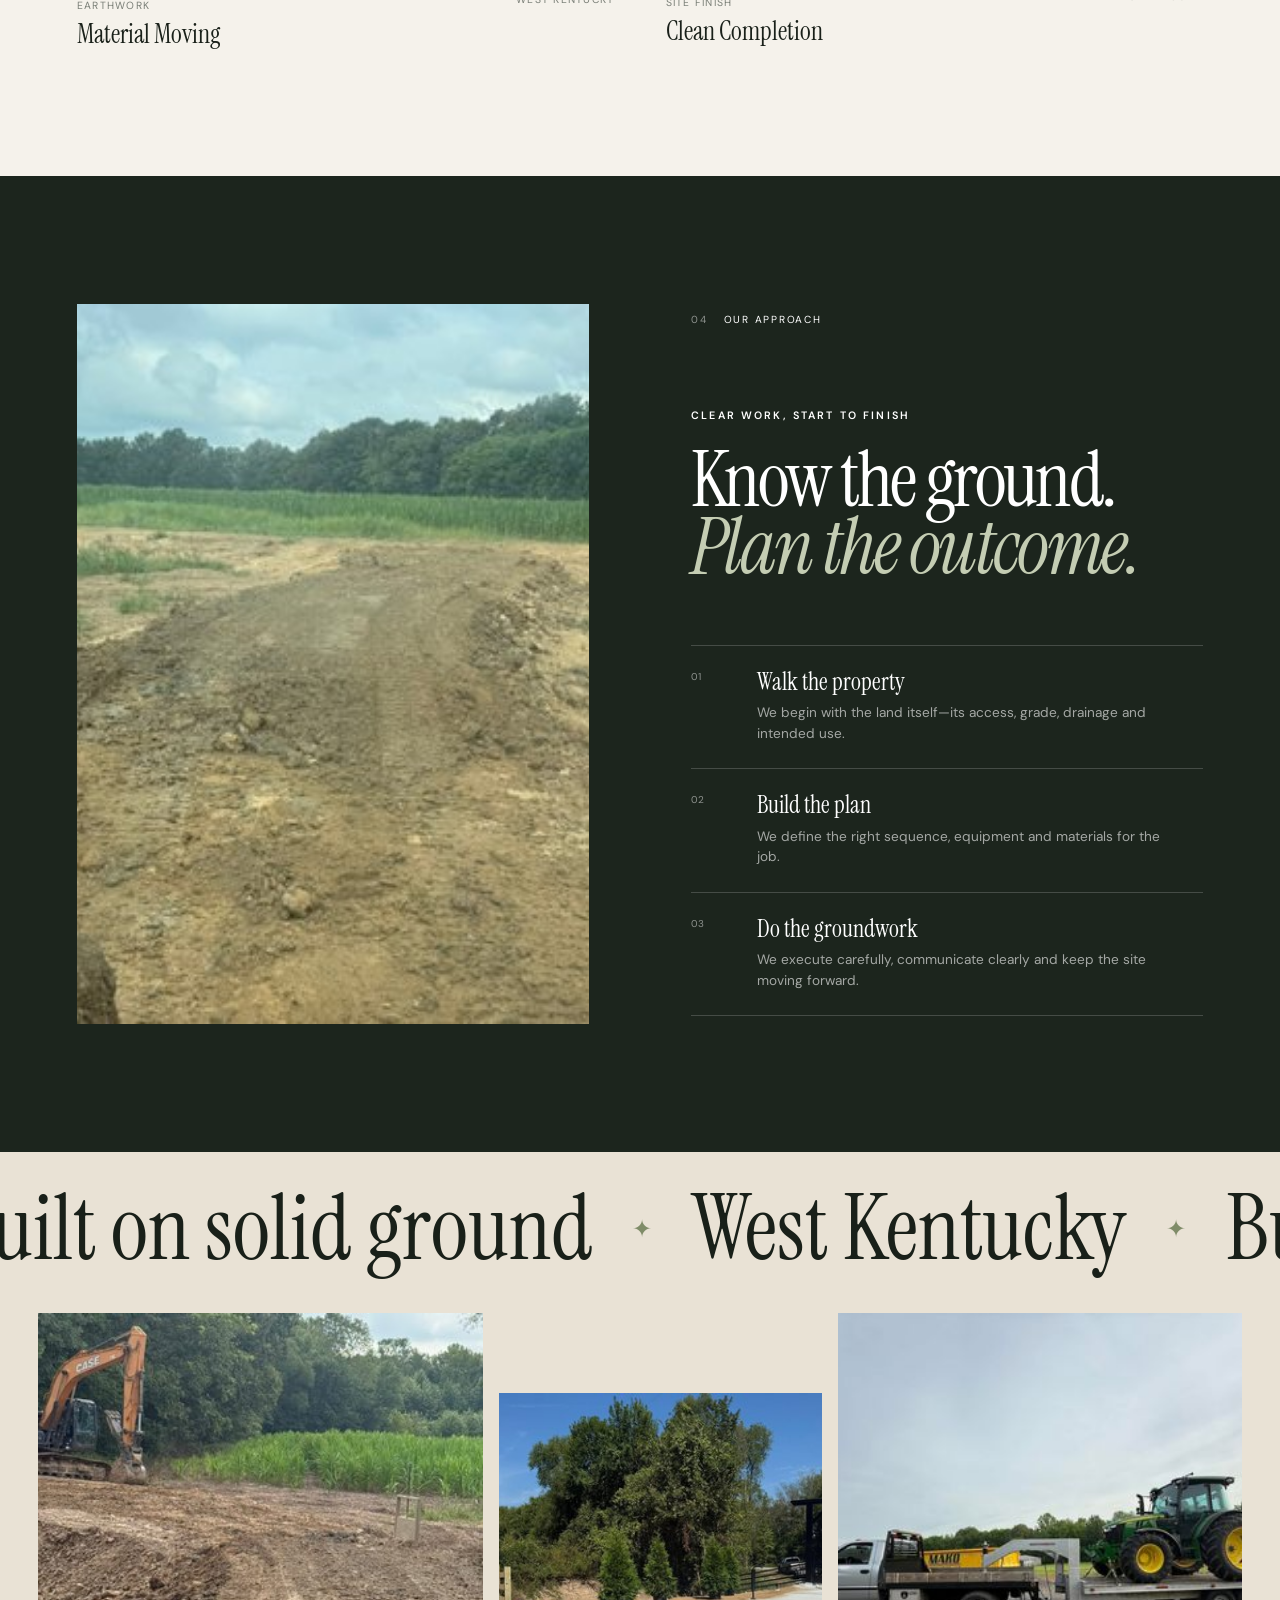
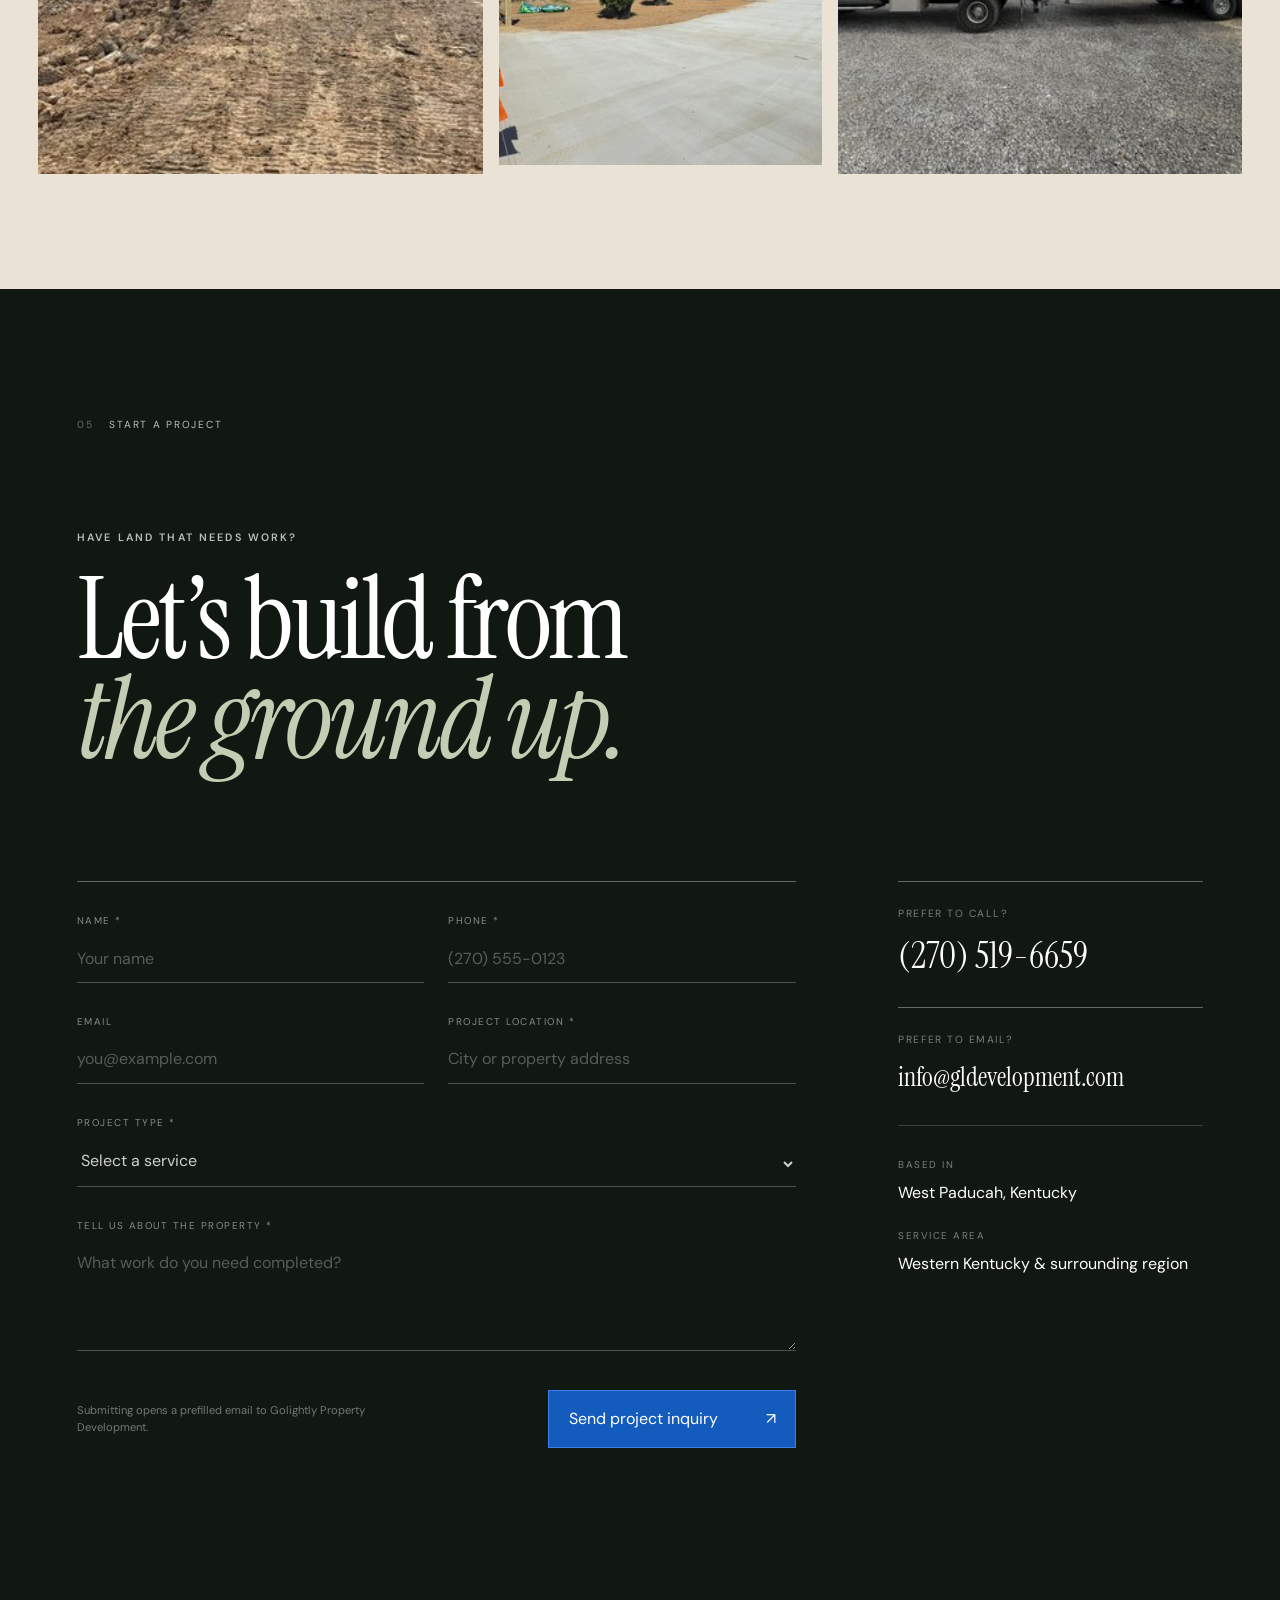
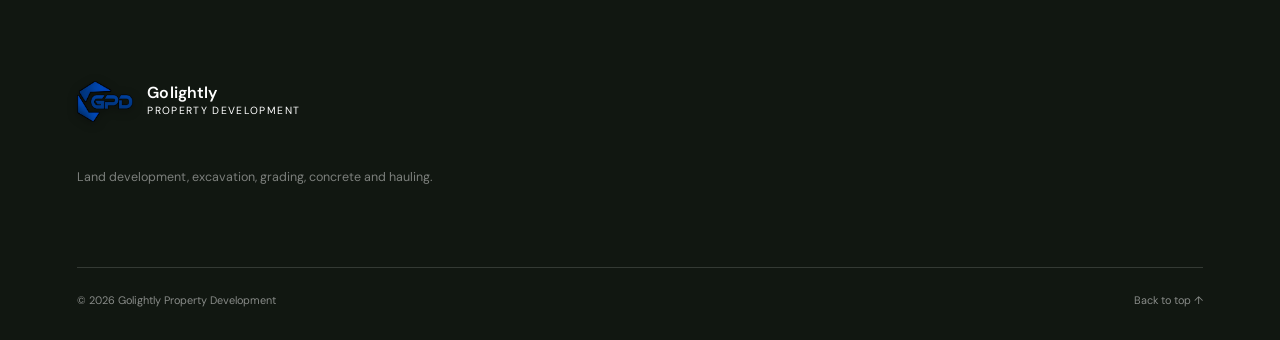
==== commit 602a1cc1: "Send project inquiries by email" ====
--- a/index.html
+++ b/index.html
@@ -179,13 +179,14 @@
               </label>
             </div>
             <div class="form-actions">
-              <p>Submitting opens a prefilled text message to Golightly Property Development.</p>
+              <p>Submitting opens a prefilled email to Golightly Property Development.</p>
               <button type="submit">Send project inquiry <span>↗</span></button>
             </div>
             <p class="form-status" role="status" aria-live="polite" data-form-status></p>
           </form>
           <aside class="contact-aside">
             <a class="contact-call" href="tel:+12705196659"><span>Prefer to call?</span><strong>(270) 519-6659</strong></a>
+            <a class="contact-email" href="mailto:info@gldevelopment.com"><span>Prefer to email?</span><strong>info@gldevelopment.com</strong></a>
             <div class="contact-meta">
               <p><span>Based in</span>West Paducah, Kentucky</p>
               <p><span>Service area</span>Western Kentucky &amp; surrounding region</p>
--- a/styles.css
+++ b/styles.css
@@ -7,7 +7,7 @@
 .work{background:var(--cream)}.work-head{display:grid;grid-template-columns:1fr 2fr 1fr;gap:3rem;align-items:end;margin-bottom:6rem}.work-head>p{color:#656b64;max-width:300px}.project-grid{display:grid;grid-template-columns:1fr 1fr;gap:clamp(3rem,7vw,8rem) clamp(1.5rem,4vw,4rem)}.project-wide{grid-column:span 1}.project:nth-child(2){margin-top:12rem}.project:nth-child(3){margin-top:-3rem}.project-image{height:clamp(340px,48vw,680px);overflow:hidden;background:#ddd}.project-image.portrait{height:clamp(420px,52vw,720px)}.project-image img{transition:transform .8s cubic-bezier(.2,.7,.2,1)}.project:hover img{transform:scale(1.04)}figure{margin:0}figcaption{display:flex;justify-content:space-between;gap:1rem;padding-top:1.2rem;border-top:1px solid var(--line);margin-top:1.2rem}figcaption span{font-size:.65rem;text-transform:uppercase;letter-spacing:.12em;color:#797e76}figcaption h3{font:400 1.65rem/1 var(--serif);margin:.35rem 0 0}
 .process{background:var(--forest);color:white;display:grid;grid-template-columns:1fr 1fr;gap:clamp(3rem,8vw,8rem);align-items:center}.process-visual{height:min(720px,70vw)}.process-copy .section-label{margin-bottom:5rem}.process-copy h2{font-size:clamp(3.4rem,6vw,6.2rem)}.process ol{list-style:none;padding:0;margin:4rem 0 0;border-top:1px solid rgba(255,255,255,.18)}.process li{display:grid;grid-template-columns:50px 1fr;gap:1rem;padding:1.5rem 0;border-bottom:1px solid rgba(255,255,255,.18)}.process li>span{font-size:.62rem;opacity:.5}.process h3{font:400 1.5rem/1 var(--serif);margin:0}.process li p{margin:.6rem 0 0;color:rgba(255,255,255,.6);font-size:.85rem;max-width:420px}
 .gallery{background:var(--sand);padding-bottom:clamp(6rem,9vw,9rem);overflow:hidden}.marquee{font:400 clamp(3rem,7vw,7rem)/1 var(--serif);white-space:nowrap;padding:2rem 0 2.5rem;display:flex;gap:2.5rem;align-items:center;transform:translateX(-4vw)}.marquee i{font:normal 1.5rem var(--sans);color:var(--moss)}.gallery-grid{display:grid;grid-template-columns:1.1fr .8fr 1fr;gap:1rem;padding:0 clamp(1rem,3vw,3rem)}.gallery-grid img{height:clamp(250px,36vw,520px)}.gallery-grid img:nth-child(2){margin-top:5rem;height:clamp(220px,29vw,420px)}
-.contact{background:#111711;color:white;min-height:720px;display:flex;flex-direction:column;justify-content:space-between}.contact-top .section-label{margin-bottom:6rem}.contact-top h2{font-size:clamp(4rem,9vw,9rem)}.contact-bottom{display:grid;grid-template-columns:minmax(0,1.65fr) minmax(280px,.7fr);gap:clamp(3rem,8vw,8rem);align-items:start;margin-top:7rem}.project-form{border-top:1px solid rgba(255,255,255,.35);padding-top:2rem}.form-grid{display:grid;grid-template-columns:1fr 1fr;gap:2rem 1.5rem}.project-form label{display:block}.project-form label>span{display:block;font-size:.62rem;text-transform:uppercase;letter-spacing:.15em;color:rgba(255,255,255,.5);margin-bottom:.7rem}.project-form input,.project-form select,.project-form textarea{width:100%;border:0;border-bottom:1px solid rgba(255,255,255,.25);border-radius:0;background:transparent;color:white;font:400 1rem var(--sans);padding:.45rem 0 .85rem;outline:none;transition:border-color .25s}.project-form textarea{resize:vertical;min-height:105px}.project-form select{color:rgba(255,255,255,.8);cursor:pointer}.project-form select option{color:var(--ink);background:var(--cream)}.project-form input::placeholder,.project-form textarea::placeholder{color:rgba(255,255,255,.3)}.project-form input:focus,.project-form select:focus,.project-form textarea:focus{border-color:#4d8df7}.form-wide{grid-column:1/-1}.form-actions{display:flex;justify-content:space-between;align-items:center;gap:2rem;margin-top:2rem}.form-actions p{max-width:300px;margin:0;color:rgba(255,255,255,.42);font-size:.7rem}.form-actions button{border:1px solid #3d7ee8;background:#135bbd;color:white;padding:1rem 1.2rem;display:flex;align-items:center;justify-content:space-between;gap:3rem;cursor:pointer;transition:.25s}.form-actions button:hover{background:#1d6ed9;transform:translateY(-2px)}.form-status{min-height:1.4em;margin:1rem 0 0;color:#a9c5f4;font-size:.78rem}.contact-aside{position:sticky;top:110px}.contact-call{border-top:1px solid rgba(255,255,255,.35);padding:1.5rem 0 2.5rem;display:flex;flex-direction:column;gap:1rem}.contact-call span{font-size:.65rem;text-transform:uppercase;letter-spacing:.14em;color:rgba(255,255,255,.45)}.contact-call strong{font:400 clamp(1.6rem,3vw,2.3rem)/1 var(--serif)}.contact-meta{display:grid;gap:1.5rem;border-top:1px solid rgba(255,255,255,.18);padding-top:2rem}.contact-meta p{margin:0}.contact-meta span{display:block;font-size:.62rem;text-transform:uppercase;letter-spacing:.15em;color:rgba(255,255,255,.45);margin-bottom:.5rem}
+.contact{background:#111711;color:white;min-height:720px;display:flex;flex-direction:column;justify-content:space-between}.contact-top .section-label{margin-bottom:6rem}.contact-top h2{font-size:clamp(4rem,9vw,9rem)}.contact-bottom{display:grid;grid-template-columns:minmax(0,1.65fr) minmax(280px,.7fr);gap:clamp(3rem,8vw,8rem);align-items:start;margin-top:7rem}.project-form{border-top:1px solid rgba(255,255,255,.35);padding-top:2rem}.form-grid{display:grid;grid-template-columns:1fr 1fr;gap:2rem 1.5rem}.project-form label{display:block}.project-form label>span{display:block;font-size:.62rem;text-transform:uppercase;letter-spacing:.15em;color:rgba(255,255,255,.5);margin-bottom:.7rem}.project-form input,.project-form select,.project-form textarea{width:100%;border:0;border-bottom:1px solid rgba(255,255,255,.25);border-radius:0;background:transparent;color:white;font:400 1rem var(--sans);padding:.45rem 0 .85rem;outline:none;transition:border-color .25s}.project-form textarea{resize:vertical;min-height:105px}.project-form select{color:rgba(255,255,255,.8);cursor:pointer}.project-form select option{color:var(--ink);background:var(--cream)}.project-form input::placeholder,.project-form textarea::placeholder{color:rgba(255,255,255,.3)}.project-form input:focus,.project-form select:focus,.project-form textarea:focus{border-color:#4d8df7}.form-wide{grid-column:1/-1}.form-actions{display:flex;justify-content:space-between;align-items:center;gap:2rem;margin-top:2rem}.form-actions p{max-width:300px;margin:0;color:rgba(255,255,255,.42);font-size:.7rem}.form-actions button{border:1px solid #3d7ee8;background:#135bbd;color:white;padding:1rem 1.2rem;display:flex;align-items:center;justify-content:space-between;gap:3rem;cursor:pointer;transition:.25s}.form-actions button:hover{background:#1d6ed9;transform:translateY(-2px)}.form-status{min-height:1.4em;margin:1rem 0 0;color:#a9c5f4;font-size:.78rem}.contact-aside{position:sticky;top:110px}.contact-call,.contact-email{border-top:1px solid rgba(255,255,255,.35);padding:1.5rem 0 2rem;display:flex;flex-direction:column;gap:1rem}.contact-call span,.contact-email span{font-size:.65rem;text-transform:uppercase;letter-spacing:.14em;color:rgba(255,255,255,.45)}.contact-call strong{font:400 clamp(1.6rem,3vw,2.3rem)/1 var(--serif)}.contact-email strong{font:400 clamp(1.25rem,2vw,1.7rem)/1.15 var(--serif);overflow-wrap:anywhere}.contact-meta{display:grid;gap:1.5rem;border-top:1px solid rgba(255,255,255,.18);padding-top:2rem}.contact-meta p{margin:0}.contact-meta span{display:block;font-size:.62rem;text-transform:uppercase;letter-spacing:.15em;color:rgba(255,255,255,.45);margin-bottom:.5rem}
 footer{background:#111711;color:white;padding:4rem clamp(1.5rem,6vw,7rem) 2rem}.footer-brand{display:inline-flex}footer>p{color:rgba(255,255,255,.45);max-width:360px;font-size:.78rem;margin:2rem 0 5rem}.footer-bottom{border-top:1px solid rgba(255,255,255,.15);padding-top:1.5rem;display:flex;justify-content:space-between;font-size:.68rem;color:rgba(255,255,255,.5)}
 .reveal{opacity:0;transform:translateY(30px);transition:opacity .85s ease,transform .85s cubic-bezier(.2,.7,.2,1)}.reveal.visible{opacity:1;transform:none}
 @media(max-width:800px){.site-header{height:82px}.brand-logo{width:48px;height:48px}.brand-name{font-size:.88rem}.brand-name small{font-size:.55rem}.menu-toggle{display:block;z-index:2}.site-nav{position:fixed;inset:0;background:var(--forest);display:flex;flex-direction:column;align-items:flex-start;justify-content:center;padding:2rem;gap:2rem;font:400 2.6rem/1 var(--serif);transform:translateX(100%);transition:.4s}.site-nav.open{transform:none}.nav-cta{font:400 1rem var(--sans);width:100%;justify-content:space-between}.hero{min-height:700px}.hero-copy{left:1.5rem;bottom:6rem;width:calc(100% - 3rem)}.hero-intro{max-width:90%}.hero-index{display:none}.intro,.services-head,.work-head,.process,.contact-bottom{grid-template-columns:1fr}.intro .section-label{margin-bottom:2rem}.intro-grid{grid-template-columns:1fr;margin:3rem 0 0;gap:1.5rem}.services-head .eyebrow,.services-head h2{grid-column:1}.services-head .section-label,.work-head .section-label{margin-bottom:2rem}.service-item{grid-template-columns:35px 1fr auto}.service-item>div{grid-template-columns:1fr;gap:.8rem}.service-item p{font-size:.8rem}.project-grid{grid-template-columns:1fr}.project:nth-child(2),.project:nth-child(3){margin-top:0}.work-head{gap:1rem}.process-visual{height:520px}.process-copy .section-label{margin:0 0 3rem}.gallery-grid{grid-template-columns:1fr 1fr}.gallery-grid img:last-child{display:none}.contact{min-height:650px}.contact-top .section-label{margin-bottom:4rem}.contact-bottom{gap:3rem;margin-top:5rem}.form-grid{grid-template-columns:1fr}.form-wide{grid-column:1}.form-actions{align-items:stretch;flex-direction:column}.form-actions button{width:100%}.contact-aside{position:static}.contact-meta{grid-template-columns:1fr}.footer-bottom{gap:1rem;flex-direction:column}}
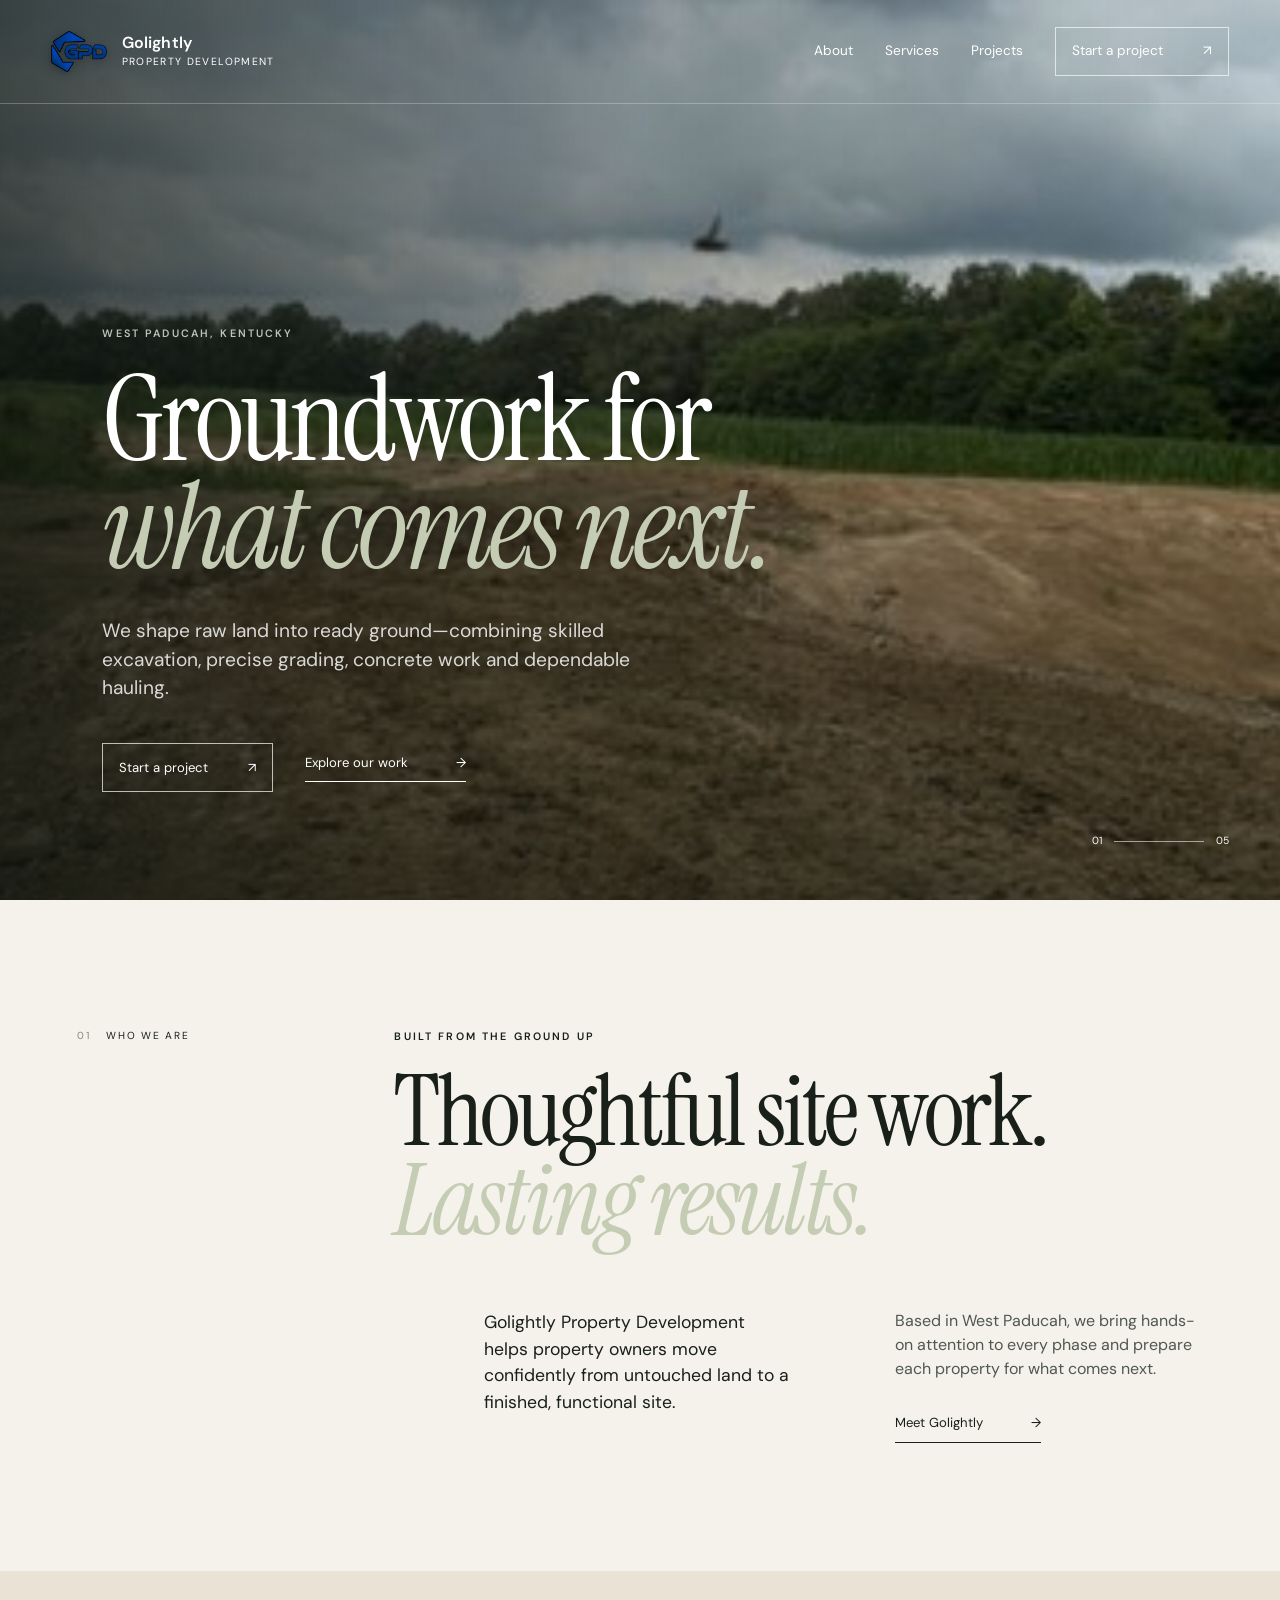
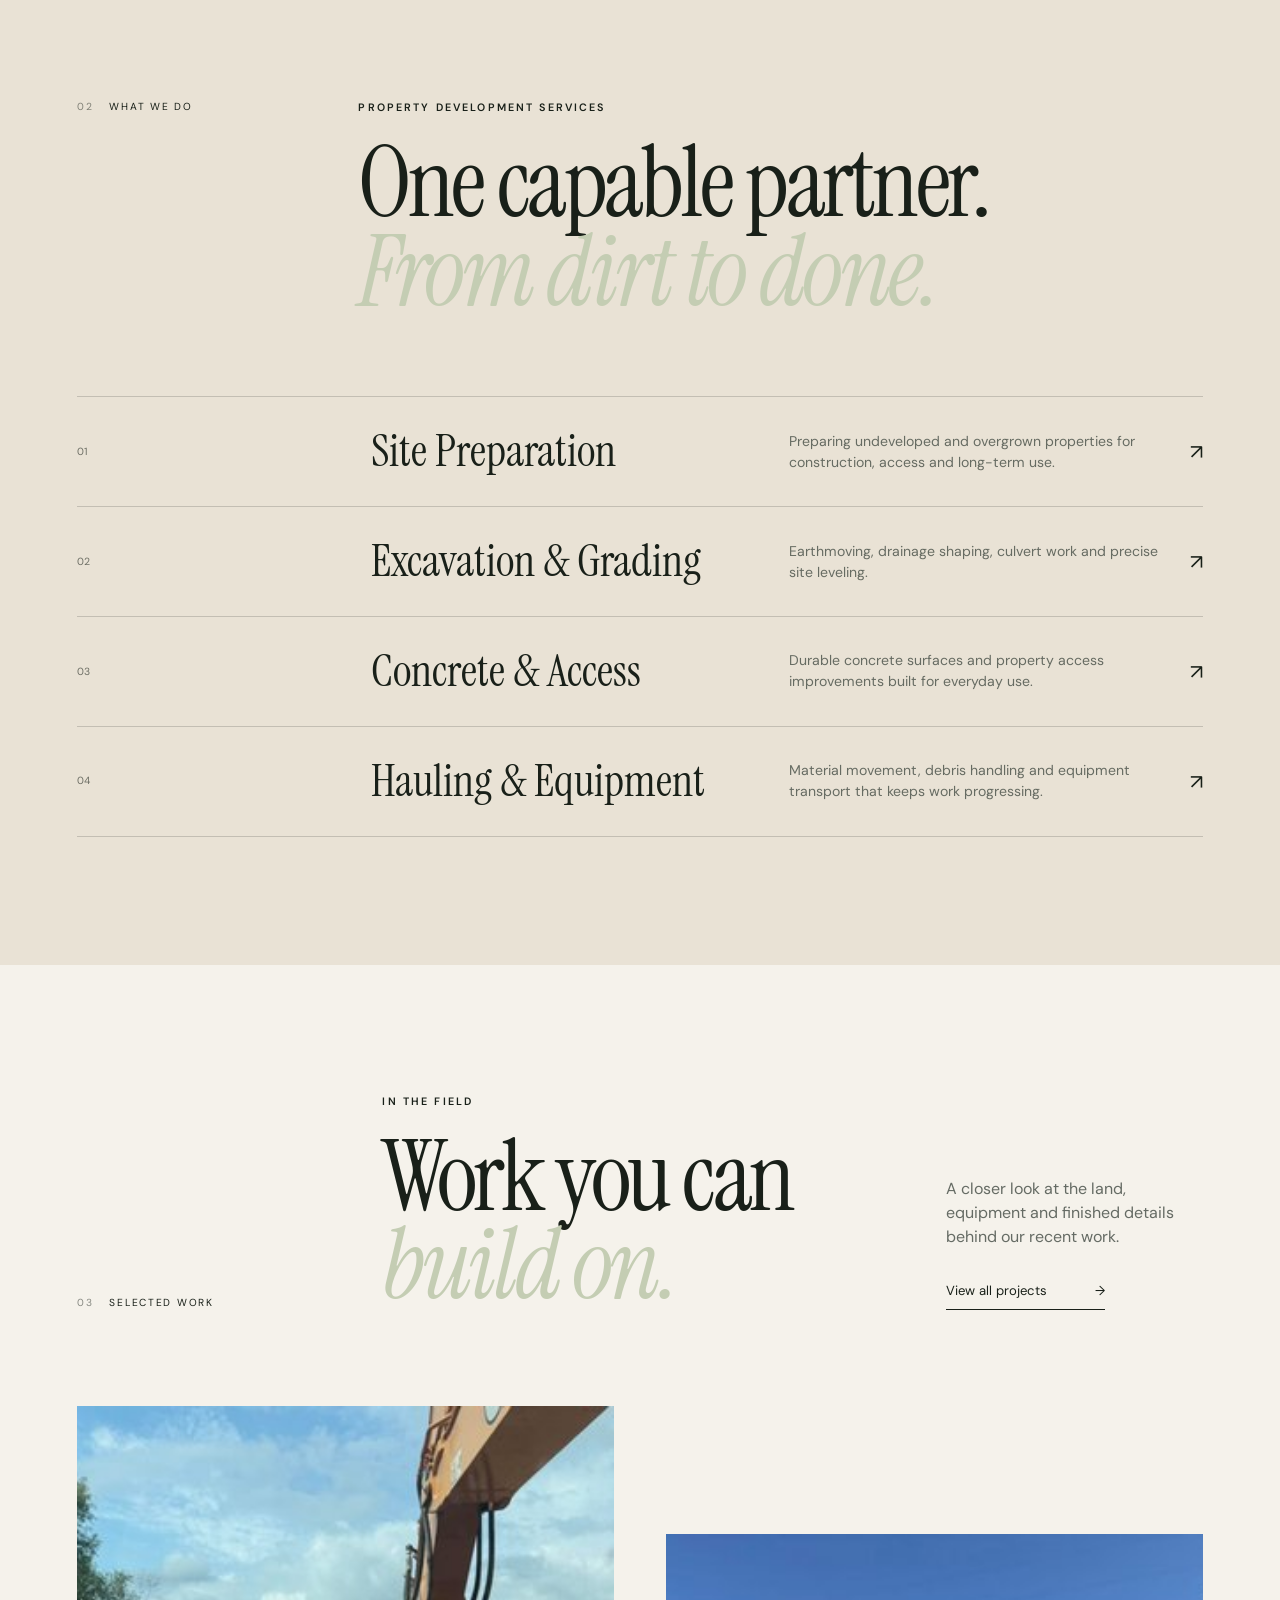
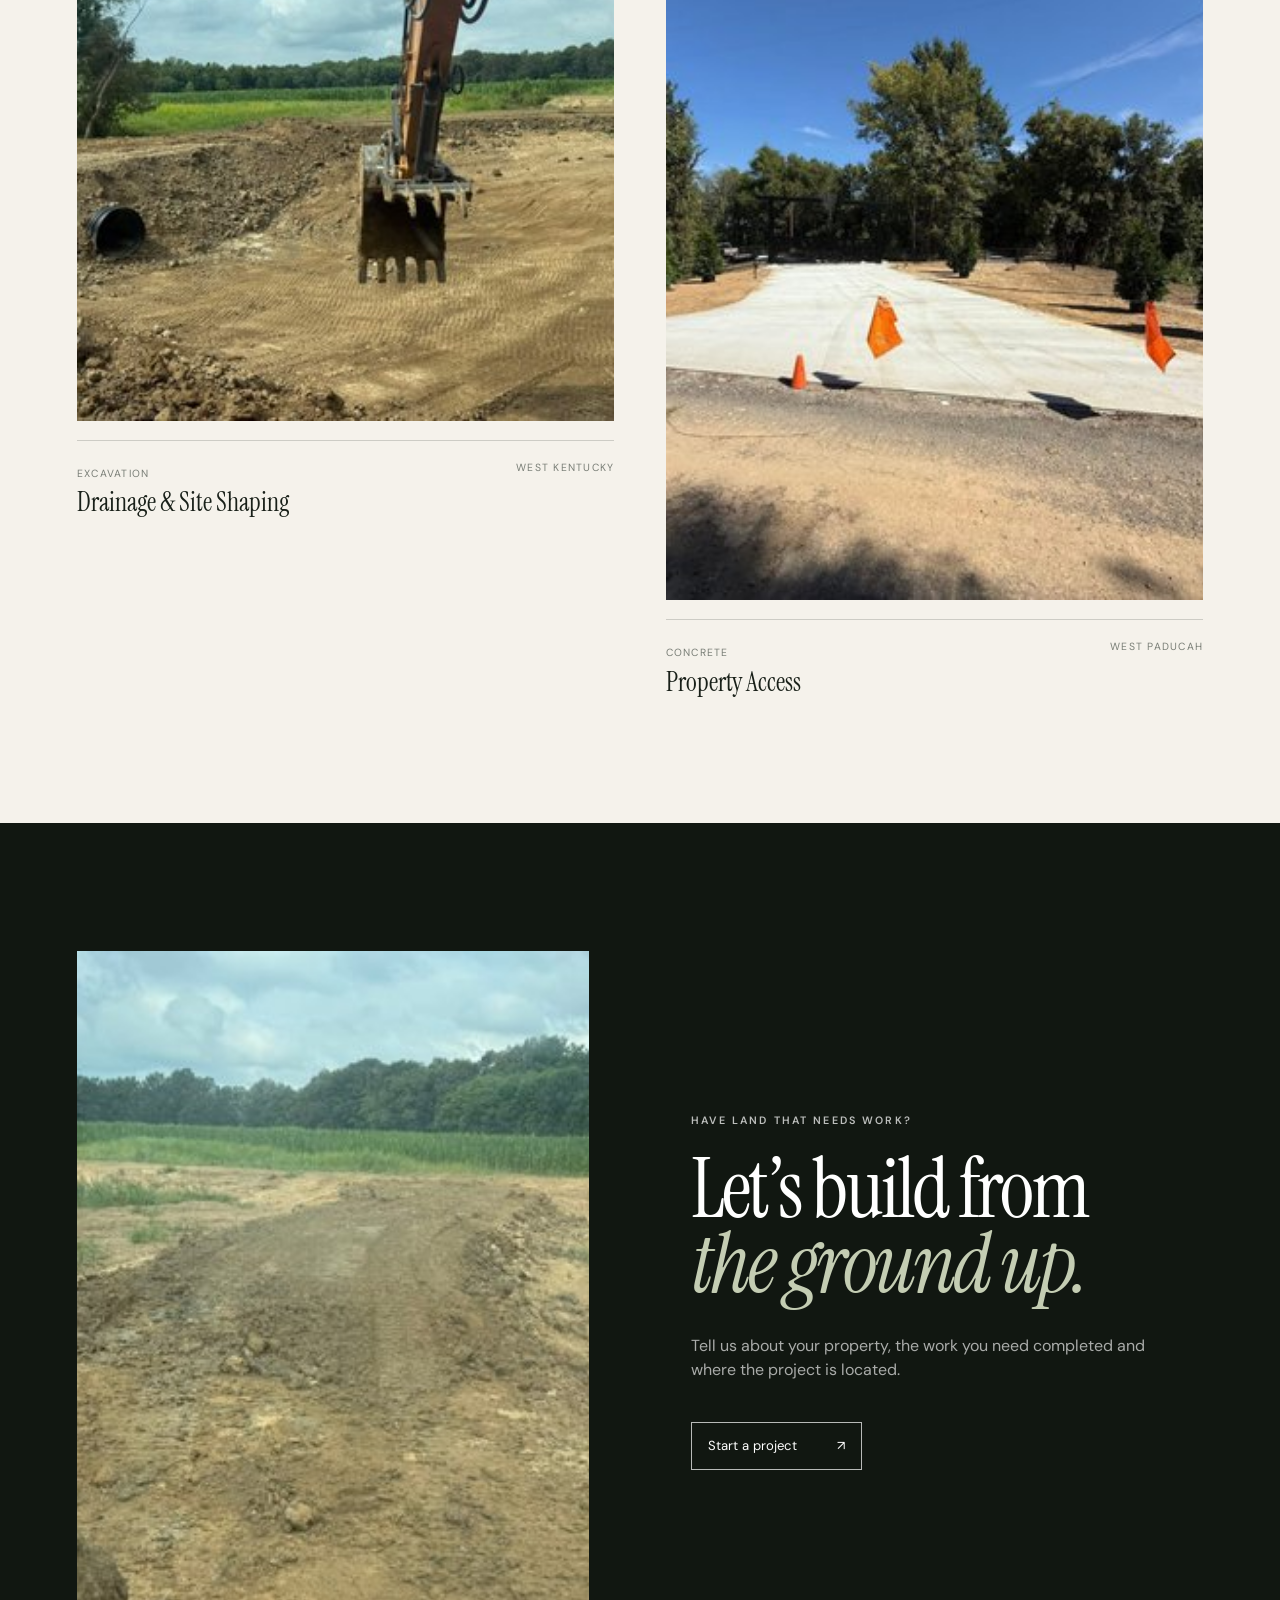
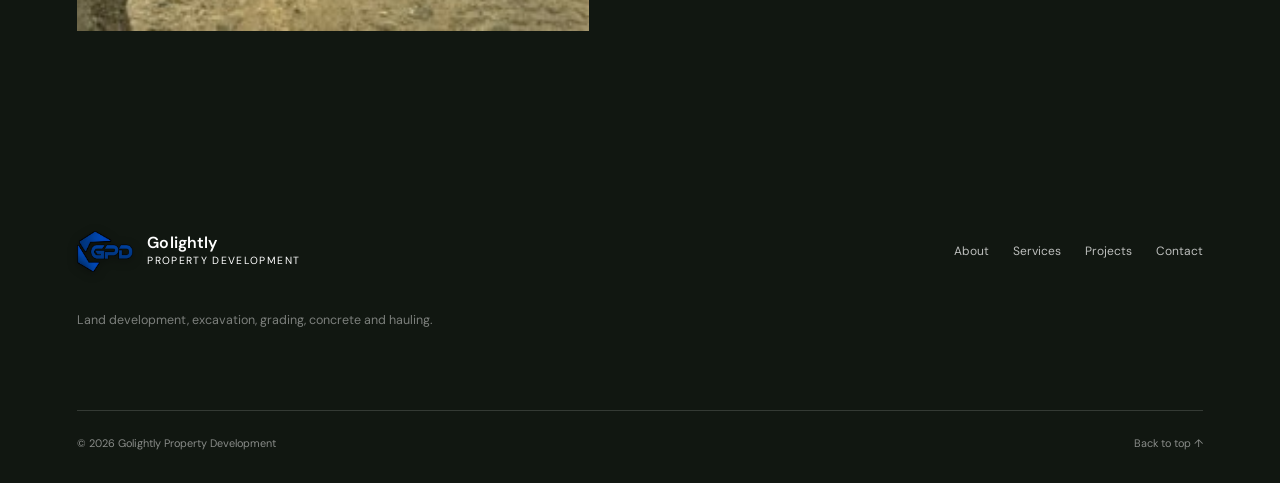
==== commit 74268ecc: "Optimize mobile navigation and split site into pages" ====
--- a/index.html
+++ b/index.html
@@ -15,18 +15,18 @@
   <body>
     <a class="skip-link" href="#main">Skip to content</a>
     <header class="site-header" data-header>
-      <a class="brand" href="#top" aria-label="Golightly Property Development home">
+      <a class="brand" href="index.html" aria-label="Golightly Property Development home">
         <img class="brand-logo" src="assets/gpd-logo.png" alt="" aria-hidden="true" />
         <span class="brand-name">Golightly <small>Property Development</small></span>
       </a>
       <button class="menu-toggle" type="button" aria-expanded="false" aria-controls="site-nav" data-menu-toggle>
-        <span></span><span></span><span></span><span class="sr-only">Open menu</span>
+        <span></span><span></span><span></span><span class="sr-only" data-menu-label>Open menu</span>
       </button>
       <nav class="site-nav" id="site-nav" aria-label="Main navigation" data-nav>
-        <a href="#services">Services</a>
-        <a href="#work">Our work</a>
-        <a href="#about">About</a>
-        <a class="nav-cta" href="#contact">Start a project <span>↗</span></a>
+        <a href="about.html">About</a>
+        <a href="services.html">Services</a>
+        <a href="projects.html">Projects</a>
+        <a class="nav-cta" href="contact.html">Start a project <span>↗</span></a>
       </nav>
     </header>
 
@@ -40,164 +40,93 @@
           <p class="eyebrow light">West Paducah, Kentucky</p>
           <h1>Groundwork for<br /><em>what comes next.</em></h1>
           <p class="hero-intro">We shape raw land into ready ground—combining skilled excavation, precise grading, concrete work and dependable hauling.</p>
-          <a class="text-link light" href="#work">Explore our work <span>↓</span></a>
+          <div class="hero-actions">
+            <a class="button button-light" href="contact.html">Start a project <span>↗</span></a>
+            <a class="text-link light" href="projects.html">Explore our work <span>→</span></a>
+          </div>
         </div>
-        <div class="hero-index" aria-hidden="true"><span>01</span><span class="line"></span><span>09</span></div>
+        <div class="hero-index" aria-hidden="true"><span>01</span><span class="line"></span><span>05</span></div>
       </section>
 
-      <section class="intro section-pad" id="about">
+      <section class="intro section-pad">
         <div class="section-label reveal"><span>01</span> Who we are</div>
         <div class="intro-content reveal">
           <p class="eyebrow">Built from the ground up</p>
           <h2>Thoughtful site work.<br /><em>Lasting results.</em></h2>
           <div class="intro-grid">
-            <p>Golightly Property Development helps property owners move confidently from untouched land to a finished, functional site. We bring hands-on attention to every phase—preparing the ground, solving drainage and access needs, and building a strong foundation for the next step.</p>
-            <p>Based in West Paducah, we serve projects across the surrounding Kentucky region with a straightforward approach: understand the land, plan the work and leave every property better prepared for what comes next.</p>
+            <p>Golightly Property Development helps property owners move confidently from untouched land to a finished, functional site.</p>
+            <div>
+              <p>Based in West Paducah, we bring hands-on attention to every phase and prepare each property for what comes next.</p>
+              <a class="text-link" href="about.html">Meet Golightly <span>→</span></a>
+            </div>
           </div>
         </div>
       </section>
 
-      <section class="services section-pad" id="services">
+      <section class="services section-pad">
         <div class="services-head reveal">
           <div class="section-label"><span>02</span> What we do</div>
           <p class="eyebrow">Property development services</p>
           <h2>One capable partner.<br /><em>From dirt to done.</em></h2>
         </div>
         <div class="service-list">
-          <article class="service-item reveal">
+          <a class="service-item reveal" href="services.html#site-preparation">
             <span class="service-num">01</span>
             <div><h3>Site Preparation</h3><p>Preparing undeveloped and overgrown properties for construction, access and long-term use.</p></div>
             <span class="service-arrow">↗</span>
-          </article>
-          <article class="service-item reveal">
+          </a>
+          <a class="service-item reveal" href="services.html#excavation-grading">
             <span class="service-num">02</span>
-            <div><h3>Excavation &amp; Grading</h3><p>Earthmoving, rough and finish grading, drainage shaping, culvert work and site leveling.</p></div>
+            <div><h3>Excavation &amp; Grading</h3><p>Earthmoving, drainage shaping, culvert work and precise site leveling.</p></div>
             <span class="service-arrow">↗</span>
-          </article>
-          <article class="service-item reveal">
+          </a>
+          <a class="service-item reveal" href="services.html#concrete-access">
             <span class="service-num">03</span>
-            <div><h3>Concrete &amp; Access</h3><p>Clean, durable concrete surfaces and property access improvements built for everyday use.</p></div>
+            <div><h3>Concrete &amp; Access</h3><p>Durable concrete surfaces and property access improvements built for everyday use.</p></div>
             <span class="service-arrow">↗</span>
-          </article>
-          <article class="service-item reveal">
+          </a>
+          <a class="service-item reveal" href="services.html#hauling-equipment">
             <span class="service-num">04</span>
-            <div><h3>Hauling &amp; Equipment</h3><p>On-site material movement, debris handling and equipment transport that keeps work progressing.</p></div>
+            <div><h3>Hauling &amp; Equipment</h3><p>Material movement, debris handling and equipment transport that keeps work progressing.</p></div>
             <span class="service-arrow">↗</span>
-          </article>
+          </a>
         </div>
       </section>
 
-      <section class="work section-pad" id="work">
+      <section class="work section-pad">
         <div class="work-head reveal">
           <div class="section-label"><span>03</span> Selected work</div>
           <div><p class="eyebrow">In the field</p><h2>Work you can<br /><em>build on.</em></h2></div>
-          <p>A closer look at the land, equipment and finished details behind our recent work.</p>
+          <div class="work-summary"><p>A closer look at the land, equipment and finished details behind our recent work.</p><a class="text-link" href="projects.html">View all projects <span>→</span></a></div>
         </div>
-        <div class="project-grid">
-          <figure class="project project-wide reveal">
-            <div class="project-image"><img src="assets/excavation-culvert.jpg" alt="Excavator completing drainage and culvert work" loading="lazy" /></div>
+        <div class="project-grid project-grid-featured">
+          <figure class="project reveal">
+            <a class="project-image" href="projects.html"><img src="assets/excavation-culvert.jpg" alt="Excavator completing drainage and culvert work" loading="lazy" /></a>
             <figcaption><div><span>Excavation</span><h3>Drainage &amp; Site Shaping</h3></div><span>West Kentucky</span></figcaption>
           </figure>
           <figure class="project reveal">
-            <div class="project-image portrait"><img src="assets/concrete-drive.jpg" alt="New concrete drive with safety cones" loading="lazy" /></div>
+            <a class="project-image portrait" href="projects.html"><img src="assets/concrete-drive.jpg" alt="New concrete drive with safety cones" loading="lazy" /></a>
             <figcaption><div><span>Concrete</span><h3>Property Access</h3></div><span>West Paducah</span></figcaption>
-          </figure>
-          <figure class="project reveal">
-            <div class="project-image portrait"><img src="assets/material-hauling.jpg" alt="Excavator loading material into a dump truck" loading="lazy" /></div>
-            <figcaption><div><span>Earthwork</span><h3>Material Moving</h3></div><span>West Kentucky</span></figcaption>
-          </figure>
-          <figure class="project project-wide reveal">
-            <div class="project-image"><img src="assets/finished-drive.jpg" alt="Completed concrete property entrance with landscaping" loading="lazy" /></div>
-            <figcaption><div><span>Site Finish</span><h3>Clean Completion</h3></div><span>West Paducah</span></figcaption>
           </figure>
         </div>
       </section>
 
-      <section class="process section-pad">
-        <div class="process-visual reveal"><img src="assets/rough-grading.jpg" alt="Freshly graded access path across a development site" loading="lazy" /></div>
-        <div class="process-copy reveal">
-          <div class="section-label"><span>04</span> Our approach</div>
-          <p class="eyebrow">Clear work, start to finish</p>
-          <h2>Know the ground.<br /><em>Plan the outcome.</em></h2>
-          <ol>
-            <li><span>01</span><div><h3>Walk the property</h3><p>We begin with the land itself—its access, grade, drainage and intended use.</p></div></li>
-            <li><span>02</span><div><h3>Build the plan</h3><p>We define the right sequence, equipment and materials for the job.</p></div></li>
-            <li><span>03</span><div><h3>Do the groundwork</h3><p>We execute carefully, communicate clearly and keep the site moving forward.</p></div></li>
-          </ol>
-        </div>
-      </section>
-
-      <section class="gallery" aria-label="More project photography">
-        <div class="marquee" aria-hidden="true"><span>Built on solid ground</span><i>✦</i><span>West Kentucky</span><i>✦</i><span>Built on solid ground</span></div>
-        <div class="gallery-grid">
-          <img src="assets/site-clearing.jpg" alt="Excavator clearing a development site" loading="lazy" />
-          <img src="assets/concrete-detail.jpg" alt="Finished concrete area with landscaping" loading="lazy" />
-          <img src="assets/equipment-transport.jpg" alt="Tractor secured for equipment transport" loading="lazy" />
-        </div>
-      </section>
-
-      <section class="contact section-pad" id="contact">
-        <div class="contact-top reveal">
-          <div class="section-label light"><span>05</span> Start a project</div>
+      <section class="home-cta section-pad">
+        <div class="home-cta-image reveal"><img src="assets/rough-grading.jpg" alt="Freshly graded access path across a development site" loading="lazy" /></div>
+        <div class="home-cta-copy reveal">
           <p class="eyebrow light">Have land that needs work?</p>
           <h2>Let’s build from<br /><em>the ground up.</em></h2>
-        </div>
-        <div class="contact-bottom reveal">
-          <form class="project-form" data-project-form>
-            <div class="form-grid">
-              <label>
-                <span>Name *</span>
-                <input type="text" name="name" autocomplete="name" required placeholder="Your name" />
-              </label>
-              <label>
-                <span>Phone *</span>
-                <input type="tel" name="phone" autocomplete="tel" required placeholder="(270) 555-0123" />
-              </label>
-              <label>
-                <span>Email</span>
-                <input type="email" name="email" autocomplete="email" placeholder="you@example.com" />
-              </label>
-              <label>
-                <span>Project location *</span>
-                <input type="text" name="location" autocomplete="street-address" required placeholder="City or property address" />
-              </label>
-              <label class="form-wide">
-                <span>Project type *</span>
-                <select name="projectType" required>
-                  <option value="" selected disabled>Select a service</option>
-                  <option>Site preparation</option>
-                  <option>Excavation and grading</option>
-                  <option>Concrete and property access</option>
-                  <option>Hauling and equipment</option>
-                  <option>Multiple services</option>
-                  <option>Other</option>
-                </select>
-              </label>
-              <label class="form-wide">
-                <span>Tell us about the property *</span>
-                <textarea name="details" required rows="4" placeholder="What work do you need completed?"></textarea>
-              </label>
-            </div>
-            <div class="form-actions">
-              <p>Submitting opens a prefilled email to Golightly Property Development.</p>
-              <button type="submit">Send project inquiry <span>↗</span></button>
-            </div>
-            <p class="form-status" role="status" aria-live="polite" data-form-status></p>
-          </form>
-          <aside class="contact-aside">
-            <a class="contact-call" href="tel:+12705196659"><span>Prefer to call?</span><strong>(270) 519-6659</strong></a>
-            <a class="contact-email" href="mailto:info@gldevelopment.com"><span>Prefer to email?</span><strong>info@gldevelopment.com</strong></a>
-            <div class="contact-meta">
-              <p><span>Based in</span>West Paducah, Kentucky</p>
-              <p><span>Service area</span>Western Kentucky &amp; surrounding region</p>
-            </div>
-          </aside>
+          <p>Tell us about your property, the work you need completed and where the project is located.</p>
+          <a class="button button-light" href="contact.html">Start a project <span>↗</span></a>
         </div>
       </section>
     </main>
 
     <footer>
-      <a class="brand footer-brand" href="#top"><img class="brand-logo" src="assets/gpd-logo.png" alt="" aria-hidden="true" /><span class="brand-name">Golightly <small>Property Development</small></span></a>
+      <div class="footer-top">
+        <a class="brand footer-brand" href="index.html"><img class="brand-logo" src="assets/gpd-logo.png" alt="" aria-hidden="true" /><span class="brand-name">Golightly <small>Property Development</small></span></a>
+        <nav class="footer-nav" aria-label="Footer navigation"><a href="about.html">About</a><a href="services.html">Services</a><a href="projects.html">Projects</a><a href="contact.html">Contact</a></nav>
+      </div>
       <p>Land development, excavation, grading, concrete and hauling.</p>
       <div class="footer-bottom"><span>© <span data-year></span> Golightly Property Development</span><a href="#top">Back to top ↑</a></div>
     </footer>
--- a/styles.css
+++ b/styles.css
@@ -1,14 +1,1547 @@
-:root{--ink:#192019;--forest:#1c251d;--moss:#7f8c68;--sand:#e9e2d5;--cream:#f5f2eb;--white:#fff;--line:rgba(25,32,25,.18);--serif:"Instrument Serif",Georgia,serif;--sans:"DM Sans",Arial,sans-serif}
-*{box-sizing:border-box}html{scroll-behavior:smooth}body{margin:0;background:var(--cream);color:var(--ink);font-family:var(--sans);font-size:16px;line-height:1.5}img{display:block;width:100%;height:100%;object-fit:cover}a{color:inherit;text-decoration:none}button{font:inherit}.skip-link{position:fixed;left:1rem;top:-5rem;z-index:99;background:white;padding:.8rem 1rem}.skip-link:focus{top:1rem}.sr-only{position:absolute;width:1px;height:1px;overflow:hidden;clip:rect(0,0,0,0)}
-.site-header{position:absolute;z-index:20;top:0;left:0;width:100%;height:104px;padding:0 clamp(1.4rem,4vw,4.5rem);display:flex;align-items:center;justify-content:space-between;color:white;border-bottom:1px solid rgba(255,255,255,.25);transition:.35s}.site-header.scrolled{position:fixed;height:82px;background:rgba(25,32,25,.94);backdrop-filter:blur(12px)}.brand{display:flex;align-items:center;gap:.9rem}.brand-logo{width:56px;height:56px;object-fit:contain;filter:drop-shadow(0 2px 5px rgba(0,0,0,.3))}.brand-name{font-weight:600;font-size:1rem;line-height:1.05;letter-spacing:.01em}.brand-name small{display:block;font-size:.65rem;font-weight:400;letter-spacing:.13em;text-transform:uppercase;margin-top:.3rem}.site-nav{display:flex;align-items:center;gap:2.25rem;font-size:.85rem}.site-nav>a:not(.nav-cta){position:relative}.site-nav>a:not(.nav-cta):after{content:"";position:absolute;left:0;bottom:-7px;width:0;height:1px;background:white;transition:.3s}.site-nav>a:hover:after{width:100%}.nav-cta{border:1px solid rgba(255,255,255,.65);padding:.8rem 1rem;display:flex;gap:1.8rem}.menu-toggle{display:none;background:none;border:0;color:white;width:40px;height:40px;padding:7px}.menu-toggle span:not(.sr-only){display:block;height:1px;background:currentColor;margin:6px 0}
-.hero{min-height:780px;height:100svh;position:relative;color:white;overflow:hidden}.hero-media,.hero-overlay{position:absolute;inset:0}.hero-media img{object-position:center 52%;transform:scale(1.02);animation:heroScale 12s ease-out forwards}.hero-overlay{background:linear-gradient(90deg,rgba(14,19,14,.72) 0%,rgba(14,19,14,.35) 47%,rgba(14,19,14,.1)),linear-gradient(0deg,rgba(14,19,14,.45),transparent 45%)}@keyframes heroScale{to{transform:scale(1.1)}}.hero-copy{position:absolute;left:clamp(1.5rem,8vw,9rem);bottom:clamp(5rem,12vh,9rem);width:min(850px,82vw)}.eyebrow{text-transform:uppercase;letter-spacing:.2em;font-size:.67rem;font-weight:600;margin:0 0 1.5rem}.eyebrow.light{color:rgba(255,255,255,.72)}h1,h2{font-family:var(--serif);font-weight:400;line-height:.87;letter-spacing:-.035em;margin:0}h1{font-size:clamp(4.2rem,9.4vw,9rem)}h1 em,h2 em{font-weight:400;color:#c4cdb3}.hero-intro{max-width:540px;margin:2.2rem 0 2.5rem;font-size:clamp(1rem,1.5vw,1.2rem);color:rgba(255,255,255,.8)}.text-link{display:inline-flex;gap:4rem;align-items:center;padding-bottom:.55rem;border-bottom:1px solid currentColor;font-size:.82rem}.hero-index{position:absolute;right:clamp(1.5rem,4vw,4.5rem);bottom:3.2rem;display:flex;align-items:center;gap:.75rem;font-size:.65rem}.hero-index .line{width:90px;height:1px;background:rgba(255,255,255,.55)}
-.section-pad{padding:clamp(6rem,10vw,10rem) clamp(1.5rem,6vw,7rem)}.section-label{font-size:.64rem;text-transform:uppercase;letter-spacing:.17em;display:flex;gap:1rem}.section-label span{opacity:.5}.section-label.light{color:rgba(255,255,255,.72)}h2{font-size:clamp(3.6rem,7.7vw,7.2rem)}.intro{display:grid;grid-template-columns:1fr 3fr;gap:3rem}.intro-content{max-width:1080px}.intro-grid{display:grid;grid-template-columns:1fr 1fr;gap:clamp(2rem,8vw,8rem);margin:4rem 0 0 clamp(0rem,7vw,7rem);max-width:800px}.intro-grid p{margin:0;color:#50584f}.intro-grid p:first-child{font-size:1.1rem;color:var(--ink)}
-.services{background:var(--sand)}.services-head{display:grid;grid-template-columns:1fr 3fr}.services-head .eyebrow{grid-column:2}.services-head h2{grid-column:2}.service-list{margin-top:5rem;border-top:1px solid var(--line)}.service-item{display:grid;grid-template-columns:1fr 3fr auto;gap:2rem;align-items:center;padding:2rem 0;border-bottom:1px solid var(--line);transition:.3s}.service-item:hover{padding-left:1rem;background:rgba(255,255,255,.25)}.service-num{font-size:.65rem;opacity:.6}.service-item>div{display:grid;grid-template-columns:1fr 1fr;gap:3rem;align-items:center}.service-item h3{font:400 clamp(1.8rem,3.5vw,3.3rem)/1 var(--serif);margin:0}.service-item p{max-width:410px;margin:0;color:#666b62;font-size:.88rem}.service-arrow{font-size:1.3rem}
-.work{background:var(--cream)}.work-head{display:grid;grid-template-columns:1fr 2fr 1fr;gap:3rem;align-items:end;margin-bottom:6rem}.work-head>p{color:#656b64;max-width:300px}.project-grid{display:grid;grid-template-columns:1fr 1fr;gap:clamp(3rem,7vw,8rem) clamp(1.5rem,4vw,4rem)}.project-wide{grid-column:span 1}.project:nth-child(2){margin-top:12rem}.project:nth-child(3){margin-top:-3rem}.project-image{height:clamp(340px,48vw,680px);overflow:hidden;background:#ddd}.project-image.portrait{height:clamp(420px,52vw,720px)}.project-image img{transition:transform .8s cubic-bezier(.2,.7,.2,1)}.project:hover img{transform:scale(1.04)}figure{margin:0}figcaption{display:flex;justify-content:space-between;gap:1rem;padding-top:1.2rem;border-top:1px solid var(--line);margin-top:1.2rem}figcaption span{font-size:.65rem;text-transform:uppercase;letter-spacing:.12em;color:#797e76}figcaption h3{font:400 1.65rem/1 var(--serif);margin:.35rem 0 0}
-.process{background:var(--forest);color:white;display:grid;grid-template-columns:1fr 1fr;gap:clamp(3rem,8vw,8rem);align-items:center}.process-visual{height:min(720px,70vw)}.process-copy .section-label{margin-bottom:5rem}.process-copy h2{font-size:clamp(3.4rem,6vw,6.2rem)}.process ol{list-style:none;padding:0;margin:4rem 0 0;border-top:1px solid rgba(255,255,255,.18)}.process li{display:grid;grid-template-columns:50px 1fr;gap:1rem;padding:1.5rem 0;border-bottom:1px solid rgba(255,255,255,.18)}.process li>span{font-size:.62rem;opacity:.5}.process h3{font:400 1.5rem/1 var(--serif);margin:0}.process li p{margin:.6rem 0 0;color:rgba(255,255,255,.6);font-size:.85rem;max-width:420px}
-.gallery{background:var(--sand);padding-bottom:clamp(6rem,9vw,9rem);overflow:hidden}.marquee{font:400 clamp(3rem,7vw,7rem)/1 var(--serif);white-space:nowrap;padding:2rem 0 2.5rem;display:flex;gap:2.5rem;align-items:center;transform:translateX(-4vw)}.marquee i{font:normal 1.5rem var(--sans);color:var(--moss)}.gallery-grid{display:grid;grid-template-columns:1.1fr .8fr 1fr;gap:1rem;padding:0 clamp(1rem,3vw,3rem)}.gallery-grid img{height:clamp(250px,36vw,520px)}.gallery-grid img:nth-child(2){margin-top:5rem;height:clamp(220px,29vw,420px)}
-.contact{background:#111711;color:white;min-height:720px;display:flex;flex-direction:column;justify-content:space-between}.contact-top .section-label{margin-bottom:6rem}.contact-top h2{font-size:clamp(4rem,9vw,9rem)}.contact-bottom{display:grid;grid-template-columns:minmax(0,1.65fr) minmax(280px,.7fr);gap:clamp(3rem,8vw,8rem);align-items:start;margin-top:7rem}.project-form{border-top:1px solid rgba(255,255,255,.35);padding-top:2rem}.form-grid{display:grid;grid-template-columns:1fr 1fr;gap:2rem 1.5rem}.project-form label{display:block}.project-form label>span{display:block;font-size:.62rem;text-transform:uppercase;letter-spacing:.15em;color:rgba(255,255,255,.5);margin-bottom:.7rem}.project-form input,.project-form select,.project-form textarea{width:100%;border:0;border-bottom:1px solid rgba(255,255,255,.25);border-radius:0;background:transparent;color:white;font:400 1rem var(--sans);padding:.45rem 0 .85rem;outline:none;transition:border-color .25s}.project-form textarea{resize:vertical;min-height:105px}.project-form select{color:rgba(255,255,255,.8);cursor:pointer}.project-form select option{color:var(--ink);background:var(--cream)}.project-form input::placeholder,.project-form textarea::placeholder{color:rgba(255,255,255,.3)}.project-form input:focus,.project-form select:focus,.project-form textarea:focus{border-color:#4d8df7}.form-wide{grid-column:1/-1}.form-actions{display:flex;justify-content:space-between;align-items:center;gap:2rem;margin-top:2rem}.form-actions p{max-width:300px;margin:0;color:rgba(255,255,255,.42);font-size:.7rem}.form-actions button{border:1px solid #3d7ee8;background:#135bbd;color:white;padding:1rem 1.2rem;display:flex;align-items:center;justify-content:space-between;gap:3rem;cursor:pointer;transition:.25s}.form-actions button:hover{background:#1d6ed9;transform:translateY(-2px)}.form-status{min-height:1.4em;margin:1rem 0 0;color:#a9c5f4;font-size:.78rem}.contact-aside{position:sticky;top:110px}.contact-call,.contact-email{border-top:1px solid rgba(255,255,255,.35);padding:1.5rem 0 2rem;display:flex;flex-direction:column;gap:1rem}.contact-call span,.contact-email span{font-size:.65rem;text-transform:uppercase;letter-spacing:.14em;color:rgba(255,255,255,.45)}.contact-call strong{font:400 clamp(1.6rem,3vw,2.3rem)/1 var(--serif)}.contact-email strong{font:400 clamp(1.25rem,2vw,1.7rem)/1.15 var(--serif);overflow-wrap:anywhere}.contact-meta{display:grid;gap:1.5rem;border-top:1px solid rgba(255,255,255,.18);padding-top:2rem}.contact-meta p{margin:0}.contact-meta span{display:block;font-size:.62rem;text-transform:uppercase;letter-spacing:.15em;color:rgba(255,255,255,.45);margin-bottom:.5rem}
-footer{background:#111711;color:white;padding:4rem clamp(1.5rem,6vw,7rem) 2rem}.footer-brand{display:inline-flex}footer>p{color:rgba(255,255,255,.45);max-width:360px;font-size:.78rem;margin:2rem 0 5rem}.footer-bottom{border-top:1px solid rgba(255,255,255,.15);padding-top:1.5rem;display:flex;justify-content:space-between;font-size:.68rem;color:rgba(255,255,255,.5)}
-.reveal{opacity:0;transform:translateY(30px);transition:opacity .85s ease,transform .85s cubic-bezier(.2,.7,.2,1)}.reveal.visible{opacity:1;transform:none}
-@media(max-width:800px){.site-header{height:82px}.brand-logo{width:48px;height:48px}.brand-name{font-size:.88rem}.brand-name small{font-size:.55rem}.menu-toggle{display:block;z-index:2}.site-nav{position:fixed;inset:0;background:var(--forest);display:flex;flex-direction:column;align-items:flex-start;justify-content:center;padding:2rem;gap:2rem;font:400 2.6rem/1 var(--serif);transform:translateX(100%);transition:.4s}.site-nav.open{transform:none}.nav-cta{font:400 1rem var(--sans);width:100%;justify-content:space-between}.hero{min-height:700px}.hero-copy{left:1.5rem;bottom:6rem;width:calc(100% - 3rem)}.hero-intro{max-width:90%}.hero-index{display:none}.intro,.services-head,.work-head,.process,.contact-bottom{grid-template-columns:1fr}.intro .section-label{margin-bottom:2rem}.intro-grid{grid-template-columns:1fr;margin:3rem 0 0;gap:1.5rem}.services-head .eyebrow,.services-head h2{grid-column:1}.services-head .section-label,.work-head .section-label{margin-bottom:2rem}.service-item{grid-template-columns:35px 1fr auto}.service-item>div{grid-template-columns:1fr;gap:.8rem}.service-item p{font-size:.8rem}.project-grid{grid-template-columns:1fr}.project:nth-child(2),.project:nth-child(3){margin-top:0}.work-head{gap:1rem}.process-visual{height:520px}.process-copy .section-label{margin:0 0 3rem}.gallery-grid{grid-template-columns:1fr 1fr}.gallery-grid img:last-child{display:none}.contact{min-height:650px}.contact-top .section-label{margin-bottom:4rem}.contact-bottom{gap:3rem;margin-top:5rem}.form-grid{grid-template-columns:1fr}.form-wide{grid-column:1}.form-actions{align-items:stretch;flex-direction:column}.form-actions button{width:100%}.contact-aside{position:static}.contact-meta{grid-template-columns:1fr}.footer-bottom{gap:1rem;flex-direction:column}}
-@media(prefers-reduced-motion:reduce){html{scroll-behavior:auto}.hero-media img{animation:none}.reveal{opacity:1;transform:none;transition:none}}
+:root {
+  --ink: #192019;
+  --forest: #1c251d;
+  --forest-dark: #111711;
+  --moss: #7f8c68;
+  --sand: #e9e2d5;
+  --cream: #f5f2eb;
+  --white: #fff;
+  --line: rgba(25, 32, 25, 0.18);
+  --serif: "Instrument Serif", Georgia, serif;
+  --sans: "DM Sans", Arial, sans-serif;
+  --page-pad: clamp(1.5rem, 6vw, 7rem);
+}
+
+* {
+  box-sizing: border-box;
+}
+
+html {
+  scroll-behavior: smooth;
+  scroll-padding-top: 96px;
+}
+
+body {
+  margin: 0;
+  min-width: 320px;
+  overflow-x: hidden;
+  background: var(--cream);
+  color: var(--ink);
+  font-family: var(--sans);
+  font-size: 16px;
+  line-height: 1.5;
+  -webkit-font-smoothing: antialiased;
+}
+
+body.menu-open {
+  width: 100%;
+  overflow: hidden;
+  overscroll-behavior: none;
+}
+
+img {
+  display: block;
+  width: 100%;
+  height: 100%;
+  object-fit: cover;
+}
+
+a {
+  color: inherit;
+  text-decoration: none;
+}
+
+button,
+input,
+select,
+textarea {
+  font: inherit;
+}
+
+button,
+a {
+  -webkit-tap-highlight-color: transparent;
+}
+
+.skip-link {
+  position: fixed;
+  left: 1rem;
+  top: -5rem;
+  z-index: 200;
+  background: white;
+  color: var(--ink);
+  padding: 0.8rem 1rem;
+}
+
+.skip-link:focus {
+  top: 1rem;
+}
+
+.sr-only {
+  position: absolute;
+  width: 1px;
+  height: 1px;
+  padding: 0;
+  margin: -1px;
+  overflow: hidden;
+  clip: rect(0, 0, 0, 0);
+  white-space: nowrap;
+  border: 0;
+}
+
+.site-header {
+  position: absolute;
+  z-index: 100;
+  top: 0;
+  left: 0;
+  width: 100%;
+  height: 104px;
+  padding: 0 clamp(1.25rem, 4vw, 4.5rem);
+  display: flex;
+  align-items: center;
+  justify-content: space-between;
+  color: white;
+  border-bottom: 1px solid rgba(255, 255, 255, 0.25);
+  transition: height 0.3s ease, background-color 0.3s ease, box-shadow 0.3s ease;
+}
+
+.site-header.scrolled,
+.site-header.solid-header,
+.site-header.menu-open {
+  position: fixed;
+  height: 82px;
+  background: var(--forest);
+  box-shadow: 0 8px 28px rgba(0, 0, 0, 0.16);
+}
+
+.brand {
+  position: relative;
+  z-index: 103;
+  display: flex;
+  align-items: center;
+  gap: 0.9rem;
+  min-width: 0;
+}
+
+.brand-logo {
+  flex: 0 0 auto;
+  width: 56px;
+  height: 56px;
+  object-fit: contain;
+  filter: drop-shadow(0 2px 5px rgba(0, 0, 0, 0.3));
+}
+
+.brand-name {
+  font-weight: 600;
+  font-size: 1rem;
+  line-height: 1.05;
+  letter-spacing: 0.01em;
+}
+
+.brand-name small {
+  display: block;
+  margin-top: 0.3rem;
+  font-size: 0.65rem;
+  font-weight: 400;
+  letter-spacing: 0.13em;
+  text-transform: uppercase;
+}
+
+.site-nav {
+  display: flex;
+  align-items: center;
+  gap: clamp(1.25rem, 2.5vw, 2.25rem);
+  font-size: 0.85rem;
+}
+
+.site-nav > a:not(.nav-cta) {
+  position: relative;
+}
+
+.site-nav > a:not(.nav-cta)::after {
+  content: "";
+  position: absolute;
+  left: 0;
+  bottom: -7px;
+  width: 0;
+  height: 1px;
+  background: white;
+  transition: width 0.3s ease;
+}
+
+.site-nav > a:hover::after,
+.site-nav > a[aria-current="page"]::after {
+  width: 100%;
+}
+
+.nav-cta,
+.button {
+  display: inline-flex;
+  align-items: center;
+  justify-content: space-between;
+  gap: 2.5rem;
+  border: 1px solid rgba(255, 255, 255, 0.65);
+  padding: 0.85rem 1rem;
+  transition: color 0.25s ease, background-color 0.25s ease, transform 0.25s ease;
+}
+
+.nav-cta:hover,
+.button-light:hover {
+  background: white;
+  color: var(--forest);
+}
+
+.button:hover {
+  transform: translateY(-2px);
+}
+
+.button-light {
+  color: white;
+  border-color: rgba(255, 255, 255, 0.7);
+  font-size: 0.82rem;
+}
+
+.menu-toggle {
+  position: relative;
+  z-index: 104;
+  display: none;
+  width: 44px;
+  height: 44px;
+  padding: 9px 7px;
+  border: 0;
+  background: transparent;
+  color: white;
+  cursor: pointer;
+}
+
+.menu-toggle span:not(.sr-only) {
+  display: block;
+  width: 100%;
+  height: 1px;
+  margin: 6px 0;
+  background: currentColor;
+  transform-origin: center;
+  transition: transform 0.25s ease, opacity 0.2s ease;
+}
+
+.menu-toggle[aria-expanded="true"] span:nth-child(1) {
+  transform: translateY(7px) rotate(45deg);
+}
+
+.menu-toggle[aria-expanded="true"] span:nth-child(2) {
+  opacity: 0;
+}
+
+.menu-toggle[aria-expanded="true"] span:nth-child(3) {
+  transform: translateY(-7px) rotate(-45deg);
+}
+
+.hero,
+.page-hero {
+  position: relative;
+  color: white;
+  overflow: hidden;
+  isolation: isolate;
+}
+
+.hero {
+  min-height: 720px;
+  height: 100svh;
+}
+
+.page-hero {
+  min-height: 600px;
+  height: min(78svh, 820px);
+}
+
+.hero-media,
+.hero-overlay,
+.page-hero-media {
+  position: absolute;
+  inset: 0;
+}
+
+.hero-media,
+.page-hero-media {
+  z-index: -2;
+}
+
+.hero-overlay {
+  z-index: -1;
+  background:
+    linear-gradient(90deg, rgba(14, 19, 14, 0.75) 0%, rgba(14, 19, 14, 0.38) 50%, rgba(14, 19, 14, 0.12)),
+    linear-gradient(0deg, rgba(14, 19, 14, 0.5), transparent 50%);
+}
+
+.hero-media img {
+  object-position: center 52%;
+  transform: scale(1.02);
+  animation: heroScale 12s ease-out forwards;
+}
+
+.page-hero-media img {
+  object-position: center;
+}
+
+@keyframes heroScale {
+  to {
+    transform: scale(1.1);
+  }
+}
+
+.hero-copy {
+  position: absolute;
+  left: clamp(1.5rem, 8vw, 9rem);
+  bottom: clamp(5rem, 12vh, 9rem);
+  width: min(880px, 84vw);
+}
+
+.page-hero-copy {
+  position: absolute;
+  left: var(--page-pad);
+  bottom: clamp(4rem, 10vh, 7rem);
+  width: min(920px, 85vw);
+}
+
+.page-hero-copy > p:last-child {
+  max-width: 560px;
+  margin: 2rem 0 0;
+  color: rgba(255, 255, 255, 0.76);
+  font-size: clamp(1rem, 1.4vw, 1.2rem);
+}
+
+.eyebrow {
+  margin: 0 0 1.5rem;
+  font-size: 0.67rem;
+  font-weight: 600;
+  letter-spacing: 0.2em;
+  text-transform: uppercase;
+}
+
+.eyebrow.light {
+  color: rgba(255, 255, 255, 0.72);
+}
+
+h1,
+h2 {
+  margin: 0;
+  font-family: var(--serif);
+  font-weight: 400;
+  line-height: 0.9;
+  letter-spacing: -0.035em;
+}
+
+h1 {
+  font-size: clamp(4rem, 9.4vw, 9rem);
+}
+
+h2 {
+  font-size: clamp(3.4rem, 7.7vw, 7.2rem);
+}
+
+h1 em,
+h2 em {
+  color: #c4cdb3;
+  font-weight: 400;
+}
+
+.hero-intro {
+  max-width: 560px;
+  margin: 2.2rem 0 2.5rem;
+  color: rgba(255, 255, 255, 0.82);
+  font-size: clamp(1rem, 1.5vw, 1.2rem);
+}
+
+.hero-actions {
+  display: flex;
+  align-items: center;
+  gap: 2rem;
+}
+
+.text-link {
+  display: inline-flex;
+  align-items: center;
+  justify-content: space-between;
+  gap: 3rem;
+  padding-bottom: 0.55rem;
+  border-bottom: 1px solid currentColor;
+  font-size: 0.82rem;
+}
+
+.text-link.light {
+  color: white;
+}
+
+.hero-index {
+  position: absolute;
+  right: clamp(1.5rem, 4vw, 4.5rem);
+  bottom: 3.2rem;
+  display: flex;
+  align-items: center;
+  gap: 0.75rem;
+  font-size: 0.65rem;
+}
+
+.hero-index .line {
+  width: 90px;
+  height: 1px;
+  background: rgba(255, 255, 255, 0.55);
+}
+
+.section-pad {
+  padding: clamp(5.5rem, 10vw, 10rem) var(--page-pad);
+}
+
+.section-label {
+  display: flex;
+  gap: 1rem;
+  font-size: 0.64rem;
+  letter-spacing: 0.17em;
+  text-transform: uppercase;
+}
+
+.section-label span {
+  opacity: 0.5;
+}
+
+.section-label.light {
+  color: rgba(255, 255, 255, 0.72);
+}
+
+.intro {
+  display: grid;
+  grid-template-columns: minmax(130px, 1fr) minmax(0, 3fr);
+  gap: 3rem;
+}
+
+.intro-content {
+  max-width: 1080px;
+}
+
+.intro-grid {
+  display: grid;
+  grid-template-columns: 1fr 1fr;
+  gap: clamp(2rem, 8vw, 8rem);
+  max-width: 850px;
+  margin: 4rem 0 0 clamp(0rem, 7vw, 7rem);
+}
+
+.intro-grid p {
+  margin: 0;
+  color: #50584f;
+}
+
+.intro-grid > p:first-child {
+  color: var(--ink);
+  font-size: 1.1rem;
+}
+
+.intro-grid .text-link {
+  margin-top: 2rem;
+}
+
+.services {
+  background: var(--sand);
+}
+
+.services-head,
+.services-intro {
+  display: grid;
+  grid-template-columns: minmax(130px, 1fr) minmax(0, 3fr);
+}
+
+.services-head .eyebrow,
+.services-head h2 {
+  grid-column: 2;
+}
+
+.service-list {
+  margin-top: 5rem;
+  border-top: 1px solid var(--line);
+}
+
+.service-item {
+  display: grid;
+  grid-template-columns: minmax(70px, 1fr) minmax(0, 3fr) auto;
+  gap: 2rem;
+  align-items: center;
+  padding: 2rem 0;
+  border-bottom: 1px solid var(--line);
+  transition: padding 0.3s ease, background-color 0.3s ease;
+}
+
+.service-num {
+  font-size: 0.65rem;
+  opacity: 0.6;
+}
+
+.service-item > div {
+  display: grid;
+  grid-template-columns: 1fr 1fr;
+  gap: 3rem;
+  align-items: center;
+}
+
+.service-item h3 {
+  margin: 0;
+  font: 400 clamp(1.8rem, 3.5vw, 3.3rem) / 1 var(--serif);
+}
+
+.service-item p {
+  max-width: 410px;
+  margin: 0;
+  color: #666b62;
+  font-size: 0.88rem;
+}
+
+.service-arrow {
+  font-size: 1.3rem;
+}
+
+.services-intro {
+  gap: 3rem;
+}
+
+.services-intro > div:last-child {
+  max-width: 980px;
+}
+
+.lead-copy {
+  max-width: 600px;
+  margin: 3rem 0 0;
+  color: #5c635a;
+  font-size: 1.05rem;
+}
+
+.service-details {
+  background: var(--sand);
+}
+
+.service-detail {
+  display: grid;
+  grid-template-columns: minmax(0, 1.05fr) minmax(0, 0.95fr);
+  gap: clamp(3rem, 8vw, 9rem);
+  align-items: center;
+  border-bottom: 1px solid var(--line);
+}
+
+.service-detail.reverse .service-detail-image {
+  order: 2;
+}
+
+.service-detail-image {
+  height: min(650px, 55vw);
+  min-height: 430px;
+  overflow: hidden;
+}
+
+.service-detail-copy {
+  max-width: 590px;
+}
+
+.service-detail-copy .service-num {
+  display: block;
+  margin-bottom: 4rem;
+}
+
+.service-detail-copy h2 {
+  font-size: clamp(3.3rem, 6vw, 6rem);
+}
+
+.service-detail-copy > p:not(.eyebrow) {
+  max-width: 520px;
+  margin: 2rem 0;
+  color: #596057;
+}
+
+.service-detail-copy ul {
+  margin: 2.5rem 0 0;
+  padding: 0;
+  list-style: none;
+  border-top: 1px solid var(--line);
+}
+
+.service-detail-copy li {
+  position: relative;
+  padding: 0.9rem 0 0.9rem 1.25rem;
+  border-bottom: 1px solid var(--line);
+  font-size: 0.85rem;
+}
+
+.service-detail-copy li::before {
+  content: "↗";
+  position: absolute;
+  left: 0;
+  color: var(--moss);
+}
+
+.work {
+  background: var(--cream);
+}
+
+.work-head {
+  display: grid;
+  grid-template-columns: minmax(130px, 1fr) minmax(0, 2fr) minmax(220px, 1fr);
+  gap: 3rem;
+  align-items: end;
+  margin-bottom: 6rem;
+}
+
+.work-head > p,
+.work-summary p {
+  max-width: 310px;
+  margin: 0;
+  color: #656b64;
+}
+
+.work-summary .text-link {
+  margin-top: 2rem;
+}
+
+.project-grid {
+  display: grid;
+  grid-template-columns: minmax(0, 1fr) minmax(0, 1fr);
+  gap: clamp(3rem, 7vw, 8rem) clamp(1.5rem, 4vw, 4rem);
+}
+
+.project-grid-featured .project:nth-child(2),
+.project-grid:not(.project-grid-featured) .project:nth-child(even) {
+  margin-top: 8rem;
+}
+
+.project-image {
+  display: block;
+  height: clamp(340px, 48vw, 680px);
+  overflow: hidden;
+  background: #ddd;
+}
+
+.project-image.portrait {
+  height: clamp(420px, 52vw, 720px);
+}
+
+.project-image img {
+  transition: transform 0.8s cubic-bezier(0.2, 0.7, 0.2, 1);
+}
+
+figure {
+  margin: 0;
+}
+
+figcaption {
+  display: flex;
+  justify-content: space-between;
+  gap: 1rem;
+  margin-top: 1.2rem;
+  padding-top: 1.2rem;
+  border-top: 1px solid var(--line);
+}
+
+figcaption span {
+  color: #797e76;
+  font-size: 0.65rem;
+  letter-spacing: 0.12em;
+  text-transform: uppercase;
+}
+
+figcaption h3 {
+  margin: 0.35rem 0 0;
+  font: 400 1.65rem / 1 var(--serif);
+}
+
+.process {
+  display: grid;
+  grid-template-columns: minmax(0, 1fr) minmax(0, 1fr);
+  gap: clamp(3rem, 8vw, 8rem);
+  align-items: center;
+  background: var(--forest);
+  color: white;
+}
+
+.process-visual {
+  height: min(720px, 70vw);
+  min-height: 480px;
+}
+
+.process-copy .section-label {
+  margin-bottom: 5rem;
+}
+
+.process-copy h2 {
+  font-size: clamp(3.4rem, 6vw, 6.2rem);
+}
+
+.process ol {
+  margin: 4rem 0 0;
+  padding: 0;
+  list-style: none;
+  border-top: 1px solid rgba(255, 255, 255, 0.18);
+}
+
+.process li {
+  display: grid;
+  grid-template-columns: 50px 1fr;
+  gap: 1rem;
+  padding: 1.5rem 0;
+  border-bottom: 1px solid rgba(255, 255, 255, 0.18);
+}
+
+.process li > span {
+  font-size: 0.62rem;
+  opacity: 0.5;
+}
+
+.process h3 {
+  margin: 0;
+  font: 400 1.5rem / 1 var(--serif);
+}
+
+.process li p {
+  max-width: 420px;
+  margin: 0.6rem 0 0;
+  color: rgba(255, 255, 255, 0.6);
+  font-size: 0.85rem;
+}
+
+.values {
+  background: var(--sand);
+}
+
+.values-head {
+  display: grid;
+  grid-template-columns: minmax(130px, 1fr) minmax(0, 3fr);
+  gap: 3rem;
+  margin-bottom: 5rem;
+}
+
+.value-grid {
+  display: grid;
+  grid-template-columns: repeat(3, minmax(0, 1fr));
+  border-top: 1px solid var(--line);
+}
+
+.value-grid article {
+  min-width: 0;
+  padding: 2rem clamp(1rem, 3vw, 3rem) 1rem 0;
+  border-right: 1px solid var(--line);
+}
+
+.value-grid article:not(:first-child) {
+  padding-left: clamp(1rem, 3vw, 3rem);
+}
+
+.value-grid article:last-child {
+  border-right: 0;
+}
+
+.value-grid span {
+  font-size: 0.65rem;
+  opacity: 0.5;
+}
+
+.value-grid h3 {
+  margin: 3rem 0 1rem;
+  font: 400 clamp(1.8rem, 3vw, 2.7rem) / 1 var(--serif);
+}
+
+.value-grid p {
+  color: #5d645b;
+  font-size: 0.88rem;
+}
+
+.gallery {
+  padding-bottom: clamp(5rem, 9vw, 9rem);
+  overflow: hidden;
+  background: var(--sand);
+}
+
+.marquee {
+  display: flex;
+  align-items: center;
+  gap: 2.5rem;
+  padding: 2rem 0 2.5rem;
+  white-space: nowrap;
+  transform: translateX(-4vw);
+  font: 400 clamp(3rem, 7vw, 7rem) / 1 var(--serif);
+}
+
+.marquee i {
+  color: var(--moss);
+  font: normal 1.5rem var(--sans);
+}
+
+.gallery-grid {
+  display: grid;
+  grid-template-columns: 1.1fr 0.8fr 1fr;
+  gap: 1rem;
+  padding: 0 clamp(1rem, 3vw, 3rem);
+}
+
+.gallery-grid img {
+  height: clamp(250px, 36vw, 520px);
+}
+
+.gallery-grid img:nth-child(2) {
+  height: clamp(220px, 29vw, 420px);
+  margin-top: 5rem;
+}
+
+.home-cta {
+  display: grid;
+  grid-template-columns: minmax(0, 1fr) minmax(0, 1fr);
+  gap: clamp(3rem, 8vw, 8rem);
+  align-items: center;
+  background: var(--forest-dark);
+  color: white;
+}
+
+.home-cta-image {
+  height: min(680px, 62vw);
+  min-height: 440px;
+}
+
+.home-cta-copy h2 {
+  font-size: clamp(3.5rem, 6.5vw, 6.5rem);
+}
+
+.home-cta-copy > p:not(.eyebrow) {
+  max-width: 500px;
+  margin: 2rem 0 2.5rem;
+  color: rgba(255, 255, 255, 0.64);
+}
+
+.inline-cta {
+  display: flex;
+  align-items: end;
+  justify-content: space-between;
+  gap: 3rem;
+  background: var(--forest-dark);
+  color: white;
+}
+
+.inline-cta h2 {
+  font-size: clamp(3.4rem, 6.5vw, 6.5rem);
+}
+
+.inline-cta .button {
+  flex: 0 0 auto;
+}
+
+.contact-page {
+  background: var(--forest-dark);
+}
+
+.contact {
+  display: flex;
+  min-height: 100svh;
+  padding-top: clamp(10rem, 16vw, 14rem);
+  flex-direction: column;
+  justify-content: space-between;
+  background: var(--forest-dark);
+  color: white;
+}
+
+.contact-top .section-label {
+  margin-bottom: 5rem;
+}
+
+.contact-top h1 {
+  font-size: clamp(4rem, 9vw, 9rem);
+}
+
+.contact-top > p:last-child {
+  max-width: 530px;
+  margin: 2rem 0 0;
+  color: rgba(255, 255, 255, 0.62);
+}
+
+.contact-bottom {
+  display: grid;
+  grid-template-columns: minmax(0, 1.65fr) minmax(280px, 0.7fr);
+  gap: clamp(3rem, 8vw, 8rem);
+  align-items: start;
+  margin-top: 7rem;
+}
+
+.project-form {
+  min-width: 0;
+  padding-top: 2rem;
+  border-top: 1px solid rgba(255, 255, 255, 0.35);
+}
+
+.form-grid {
+  display: grid;
+  grid-template-columns: minmax(0, 1fr) minmax(0, 1fr);
+  gap: 2rem 1.5rem;
+}
+
+.project-form label {
+  display: block;
+  min-width: 0;
+}
+
+.project-form label > span {
+  display: block;
+  margin-bottom: 0.7rem;
+  color: rgba(255, 255, 255, 0.5);
+  font-size: 0.62rem;
+  letter-spacing: 0.15em;
+  text-transform: uppercase;
+}
+
+.project-form input,
+.project-form select,
+.project-form textarea {
+  width: 100%;
+  max-width: 100%;
+  padding: 0.55rem 0 0.85rem;
+  border: 0;
+  border-bottom: 1px solid rgba(255, 255, 255, 0.25);
+  border-radius: 0;
+  outline: none;
+  background: transparent;
+  color: white;
+  font-size: max(1rem, 16px);
+  transition: border-color 0.25s ease;
+}
+
+.project-form textarea {
+  min-height: 125px;
+  resize: vertical;
+}
+
+.project-form select {
+  color: rgba(255, 255, 255, 0.82);
+  cursor: pointer;
+}
+
+.project-form select option {
+  background: var(--cream);
+  color: var(--ink);
+}
+
+.project-form input::placeholder,
+.project-form textarea::placeholder {
+  color: rgba(255, 255, 255, 0.32);
+}
+
+.project-form input:focus,
+.project-form select:focus,
+.project-form textarea:focus {
+  border-color: #4d8df7;
+}
+
+.form-wide {
+  grid-column: 1 / -1;
+}
+
+.form-actions {
+  display: flex;
+  align-items: center;
+  justify-content: space-between;
+  gap: 2rem;
+  margin-top: 2rem;
+}
+
+.form-actions p {
+  max-width: 300px;
+  margin: 0;
+  color: rgba(255, 255, 255, 0.42);
+  font-size: 0.7rem;
+}
+
+.form-actions button {
+  display: flex;
+  align-items: center;
+  justify-content: space-between;
+  gap: 3rem;
+  min-height: 50px;
+  padding: 1rem 1.2rem;
+  border: 1px solid #3d7ee8;
+  background: #135bbd;
+  color: white;
+  cursor: pointer;
+  transition: background-color 0.25s ease, transform 0.25s ease;
+}
+
+.form-actions button:hover {
+  background: #1d6ed9;
+  transform: translateY(-2px);
+}
+
+.form-status {
+  min-height: 1.4em;
+  margin: 1rem 0 0;
+  color: #a9c5f4;
+  font-size: 0.78rem;
+}
+
+.contact-aside {
+  position: sticky;
+  top: 110px;
+  min-width: 0;
+}
+
+.contact-call,
+.contact-email {
+  display: flex;
+  padding: 1.5rem 0 2rem;
+  flex-direction: column;
+  gap: 1rem;
+  border-top: 1px solid rgba(255, 255, 255, 0.35);
+}
+
+.contact-call span,
+.contact-email span {
+  color: rgba(255, 255, 255, 0.45);
+  font-size: 0.65rem;
+  letter-spacing: 0.14em;
+  text-transform: uppercase;
+}
+
+.contact-call strong {
+  font: 400 clamp(1.6rem, 3vw, 2.3rem) / 1 var(--serif);
+}
+
+.contact-email strong {
+  overflow-wrap: anywhere;
+  font: 400 clamp(1.15rem, 2vw, 1.7rem) / 1.15 var(--serif);
+}
+
+.contact-meta {
+  display: grid;
+  gap: 1.5rem;
+  padding-top: 2rem;
+  border-top: 1px solid rgba(255, 255, 255, 0.18);
+}
+
+.contact-meta p {
+  margin: 0;
+}
+
+.contact-meta span {
+  display: block;
+  margin-bottom: 0.5rem;
+  color: rgba(255, 255, 255, 0.45);
+  font-size: 0.62rem;
+  letter-spacing: 0.15em;
+  text-transform: uppercase;
+}
+
+footer {
+  padding: 4rem var(--page-pad) 2rem;
+  background: var(--forest-dark);
+  color: white;
+}
+
+.footer-top {
+  display: flex;
+  align-items: center;
+  justify-content: space-between;
+  gap: 2rem;
+}
+
+.footer-brand {
+  display: inline-flex;
+}
+
+.footer-nav {
+  display: flex;
+  flex-wrap: wrap;
+  gap: 1.5rem;
+  color: rgba(255, 255, 255, 0.72);
+  font-size: 0.75rem;
+}
+
+footer > p {
+  max-width: 360px;
+  margin: 2rem 0 5rem;
+  color: rgba(255, 255, 255, 0.45);
+  font-size: 0.78rem;
+}
+
+.footer-bottom {
+  display: flex;
+  justify-content: space-between;
+  padding-top: 1.5rem;
+  border-top: 1px solid rgba(255, 255, 255, 0.15);
+  color: rgba(255, 255, 255, 0.5);
+  font-size: 0.68rem;
+}
+
+.reveal {
+  opacity: 0;
+  transform: translateY(30px);
+  transition: opacity 0.85s ease, transform 0.85s cubic-bezier(0.2, 0.7, 0.2, 1);
+}
+
+.reveal.visible {
+  opacity: 1;
+  transform: none;
+}
+
+@media (hover: hover) and (pointer: fine) {
+  .service-item:hover {
+    padding-left: 1rem;
+    background: rgba(255, 255, 255, 0.25);
+  }
+
+  .project:hover img {
+    transform: scale(1.04);
+  }
+}
+
+@media (max-width: 960px) {
+  .site-header {
+    height: 82px;
+    padding-inline: 1.25rem;
+  }
+
+  .site-header.scrolled,
+  .site-header.solid-header,
+  .site-header.menu-open {
+    height: 82px;
+  }
+
+  .brand-logo {
+    width: 48px;
+    height: 48px;
+  }
+
+  .brand-name {
+    font-size: 0.88rem;
+  }
+
+  .brand-name small {
+    font-size: 0.55rem;
+  }
+
+  .menu-toggle {
+    display: block;
+  }
+
+  .site-nav {
+    position: fixed;
+    z-index: 101;
+    inset: 0;
+    width: 100%;
+    height: 100vh;
+    height: 100dvh;
+    padding: max(7rem, env(safe-area-inset-top)) max(1.5rem, env(safe-area-inset-right)) max(2rem, env(safe-area-inset-bottom)) max(1.5rem, env(safe-area-inset-left));
+    display: flex;
+    overflow-y: auto;
+    overscroll-behavior: contain;
+    flex-direction: column;
+    align-items: flex-start;
+    justify-content: center;
+    gap: 1.75rem;
+    background-color: #1c251d;
+    color: white;
+    font: 400 clamp(2.4rem, 9vw, 4.5rem) / 1 var(--serif);
+    visibility: hidden;
+    pointer-events: none;
+    transform: translateX(100%);
+    transition: transform 0.38s cubic-bezier(0.7, 0, 0.2, 1), visibility 0s linear 0.38s;
+  }
+
+  .site-nav.open {
+    visibility: visible;
+    pointer-events: auto;
+    transform: translateX(0);
+    transition-delay: 0s;
+  }
+
+  .site-nav > a:not(.nav-cta)::after {
+    bottom: -5px;
+  }
+
+  .site-nav .nav-cta {
+    width: 100%;
+    margin-top: 0.75rem;
+    font: 400 1rem var(--sans);
+  }
+
+  .hero,
+  .page-hero {
+    min-height: 650px;
+  }
+
+  .hero-copy,
+  .page-hero-copy {
+    left: 1.5rem;
+    width: calc(100% - 3rem);
+  }
+
+  .hero-copy {
+    bottom: 5rem;
+  }
+
+  .page-hero-copy {
+    bottom: 4rem;
+  }
+
+  .hero-index {
+    display: none;
+  }
+
+  .intro,
+  .services-head,
+  .services-intro,
+  .work-head,
+  .process,
+  .service-detail,
+  .values-head,
+  .home-cta,
+  .contact-bottom {
+    grid-template-columns: minmax(0, 1fr);
+  }
+
+  .intro .section-label,
+  .services-head .section-label,
+  .services-intro .section-label,
+  .work-head .section-label,
+  .values-head .section-label {
+    margin-bottom: 1rem;
+  }
+
+  .intro-grid {
+    margin-left: 0;
+  }
+
+  .services-head .eyebrow,
+  .services-head h2 {
+    grid-column: 1;
+  }
+
+  .service-item {
+    grid-template-columns: 40px minmax(0, 1fr) auto;
+  }
+
+  .service-item > div {
+    grid-template-columns: minmax(0, 1fr);
+    gap: 0.8rem;
+  }
+
+  .service-detail.reverse .service-detail-image {
+    order: 0;
+  }
+
+  .service-detail-image {
+    height: min(650px, 75vw);
+    min-height: 440px;
+  }
+
+  .work-head {
+    gap: 1rem;
+  }
+
+  .work-summary p {
+    max-width: 520px;
+  }
+
+  .process-visual,
+  .home-cta-image {
+    height: min(620px, 80vw);
+    min-height: 440px;
+  }
+
+  .process-copy .section-label {
+    margin: 0 0 3rem;
+  }
+
+  .contact-bottom {
+    gap: 4rem;
+    margin-top: 5rem;
+  }
+
+  .contact-aside {
+    position: static;
+  }
+
+  .inline-cta {
+    align-items: flex-start;
+    flex-direction: column;
+  }
+}
+
+@media (max-width: 700px) {
+  :root {
+    --page-pad: 1.25rem;
+  }
+
+  html {
+    scroll-padding-top: 82px;
+  }
+
+  h1 {
+    font-size: clamp(3.25rem, 16vw, 5.2rem);
+    line-height: 0.92;
+  }
+
+  h2 {
+    font-size: clamp(2.9rem, 13.5vw, 4.6rem);
+    line-height: 0.94;
+  }
+
+  .hero,
+  .page-hero {
+    min-height: 610px;
+    height: 100svh;
+    max-height: 820px;
+  }
+
+  .hero-copy,
+  .page-hero-copy {
+    left: var(--page-pad);
+    width: calc(100% - (var(--page-pad) * 2));
+  }
+
+  .hero-copy {
+    bottom: 3.5rem;
+  }
+
+  .page-hero-copy {
+    bottom: 3rem;
+  }
+
+  .hero-intro,
+  .page-hero-copy > p:last-child {
+    max-width: 100%;
+    margin-top: 1.5rem;
+    font-size: 0.96rem;
+  }
+
+  .hero-actions {
+    align-items: flex-start;
+    flex-direction: column;
+    gap: 1.25rem;
+  }
+
+  .hero-actions .button,
+  .hero-actions .text-link {
+    width: 100%;
+  }
+
+  .section-pad {
+    padding-block: clamp(4.5rem, 18vw, 6.5rem);
+  }
+
+  .intro-grid,
+  .project-grid,
+  .value-grid,
+  .gallery-grid,
+  .form-grid {
+    grid-template-columns: minmax(0, 1fr);
+  }
+
+  .intro-grid {
+    gap: 1.5rem;
+    margin-top: 2.5rem;
+  }
+
+  .service-list {
+    margin-top: 3rem;
+  }
+
+  .service-item {
+    gap: 0.75rem;
+    padding: 1.5rem 0;
+  }
+
+  .service-item h3 {
+    font-size: 1.85rem;
+  }
+
+  .service-item p {
+    font-size: 0.78rem;
+  }
+
+  .service-detail-image,
+  .process-visual,
+  .home-cta-image {
+    height: 115vw;
+    min-height: 380px;
+    max-height: 560px;
+  }
+
+  .service-detail-copy .service-num {
+    margin-bottom: 2.5rem;
+  }
+
+  .work-head {
+    margin-bottom: 3.5rem;
+  }
+
+  .project-grid {
+    gap: 4rem;
+  }
+
+  .project-grid-featured .project:nth-child(2),
+  .project-grid:not(.project-grid-featured) .project:nth-child(even) {
+    margin-top: 0;
+  }
+
+  .project-image,
+  .project-image.portrait {
+    height: 112vw;
+    min-height: 360px;
+    max-height: 590px;
+  }
+
+  figcaption {
+    align-items: flex-start;
+  }
+
+  figcaption h3 {
+    font-size: 1.45rem;
+  }
+
+  .value-grid {
+    border-top: 0;
+  }
+
+  .value-grid article,
+  .value-grid article:not(:first-child) {
+    padding: 2rem 0;
+    border-top: 1px solid var(--line);
+    border-right: 0;
+  }
+
+  .value-grid h3 {
+    margin-top: 2rem;
+  }
+
+  .gallery-grid {
+    gap: 1rem;
+  }
+
+  .gallery-grid img,
+  .gallery-grid img:nth-child(2) {
+    height: 78vw;
+    margin-top: 0;
+  }
+
+  .gallery-grid img:last-child {
+    display: none;
+  }
+
+  .marquee {
+    font-size: 3rem;
+  }
+
+  .inline-cta .button {
+    width: 100%;
+  }
+
+  .contact {
+    padding-top: 9rem;
+  }
+
+  .contact-top .section-label {
+    margin-bottom: 3rem;
+  }
+
+  .contact-top h1 {
+    font-size: clamp(3.25rem, 16vw, 5.2rem);
+  }
+
+  .form-wide {
+    grid-column: 1;
+  }
+
+  .form-actions {
+    align-items: stretch;
+    flex-direction: column;
+  }
+
+  .form-actions button {
+    width: 100%;
+  }
+
+  .contact-meta {
+    grid-template-columns: minmax(0, 1fr);
+  }
+
+  .footer-top {
+    align-items: flex-start;
+    flex-direction: column;
+  }
+
+  .footer-nav {
+    width: 100%;
+    justify-content: space-between;
+  }
+
+  footer > p {
+    margin-bottom: 3rem;
+  }
+
+  .footer-bottom {
+    gap: 1rem;
+    flex-direction: column;
+  }
+}
+
+@media (max-width: 390px) {
+  .site-header {
+    padding-inline: 0.9rem;
+  }
+
+  .brand {
+    gap: 0.6rem;
+  }
+
+  .brand-logo {
+    width: 42px;
+    height: 42px;
+  }
+
+  .brand-name {
+    font-size: 0.78rem;
+  }
+
+  .brand-name small {
+    max-width: 150px;
+    font-size: 0.48rem;
+    letter-spacing: 0.1em;
+  }
+
+  .site-nav {
+    padding-inline: 1.15rem;
+  }
+
+  .service-item {
+    grid-template-columns: 30px minmax(0, 1fr);
+  }
+
+  .service-arrow {
+    display: none;
+  }
+
+  .footer-nav {
+    display: grid;
+    grid-template-columns: 1fr 1fr;
+  }
+}
+
+@media (prefers-reduced-motion: reduce) {
+  html {
+    scroll-behavior: auto;
+  }
+
+  .hero-media img {
+    animation: none;
+  }
+
+  .reveal {
+    opacity: 1;
+    transform: none;
+    transition: none;
+  }
+
+  .site-nav,
+  .menu-toggle span,
+  .project-image img {
+    transition: none;
+  }
+}
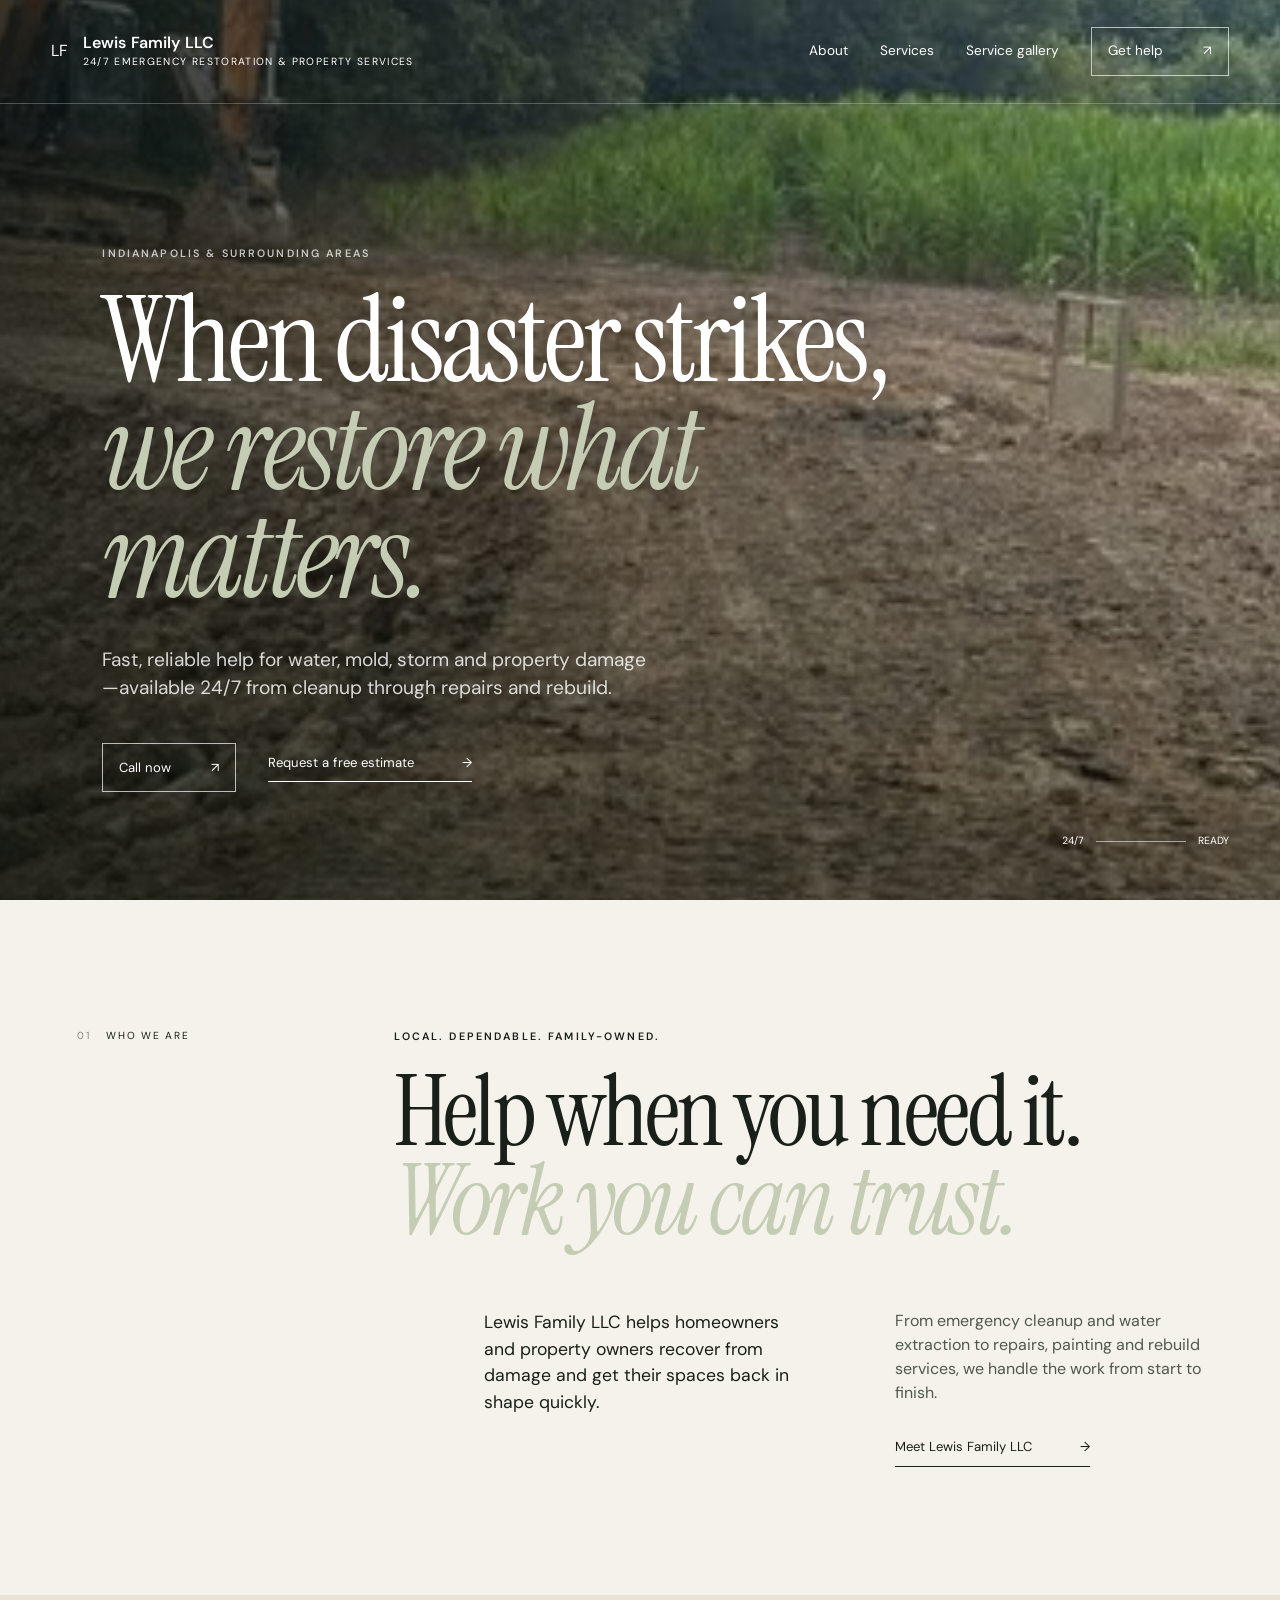
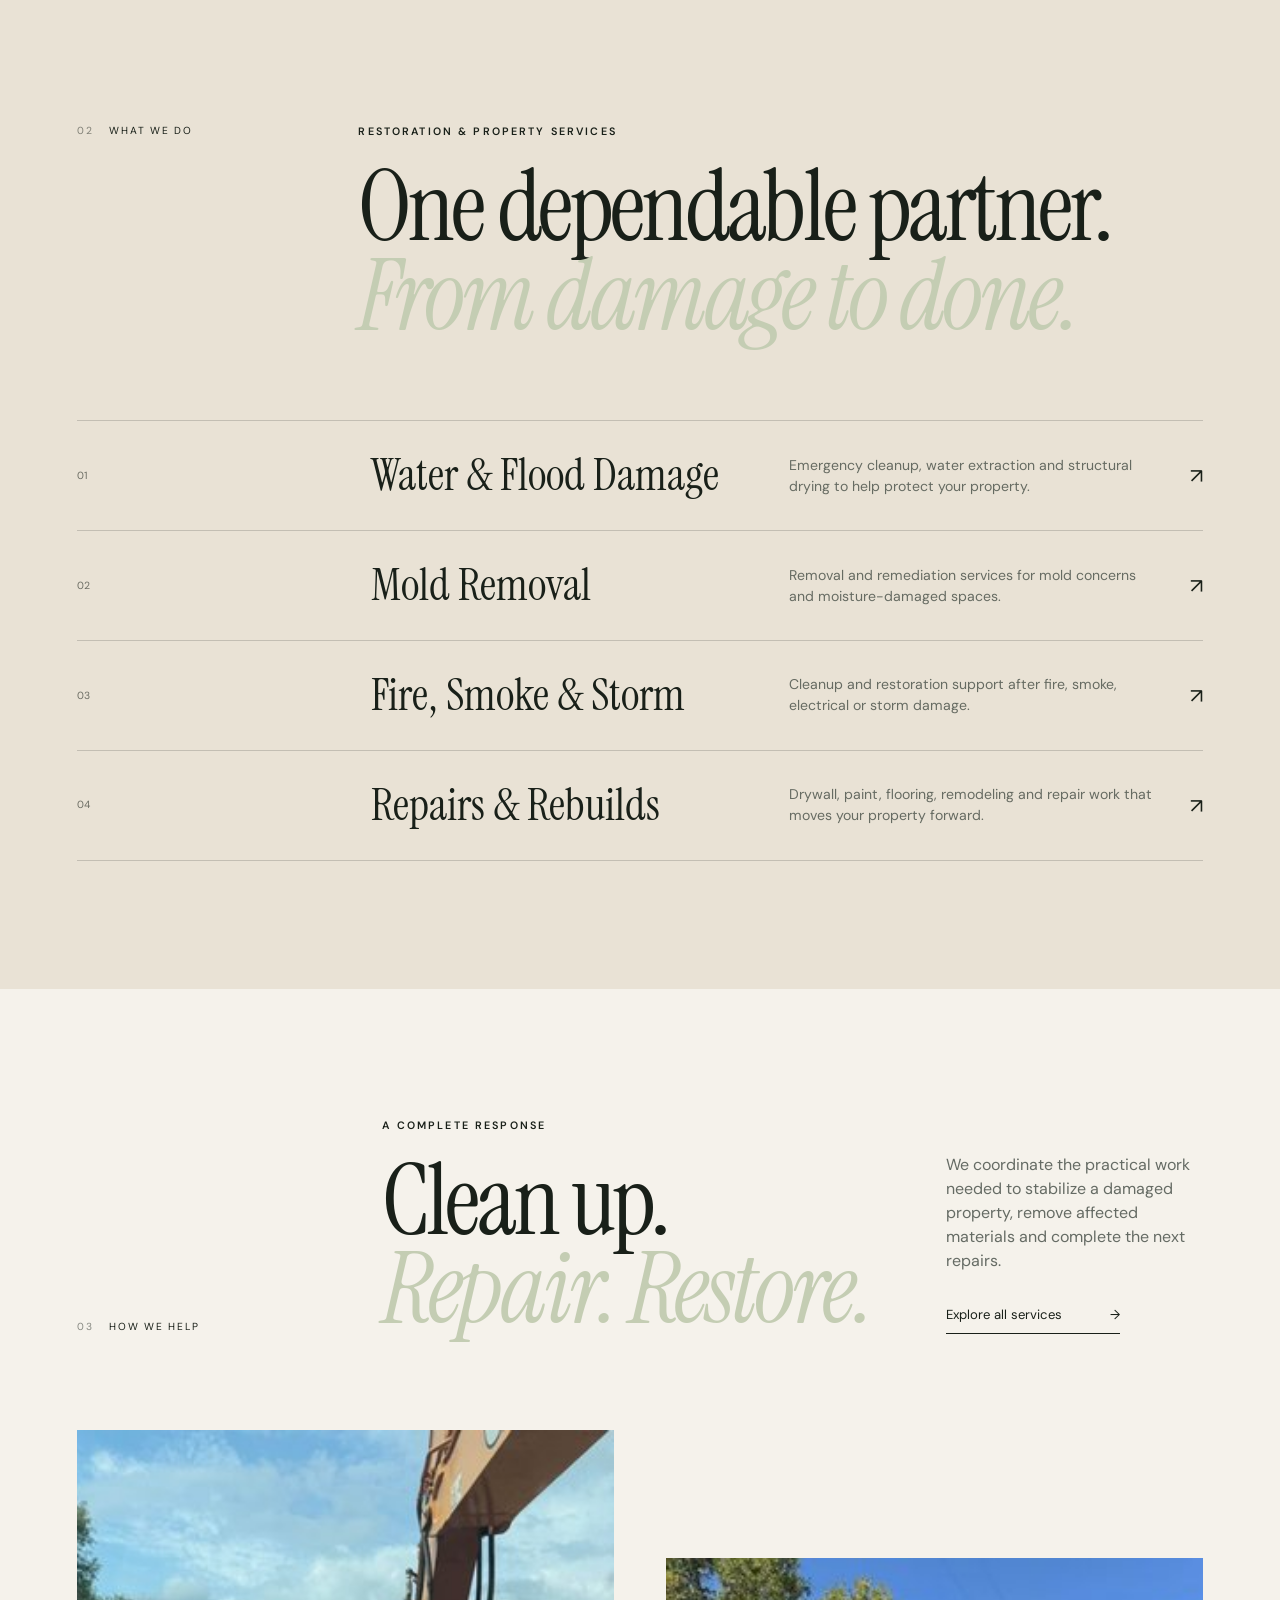
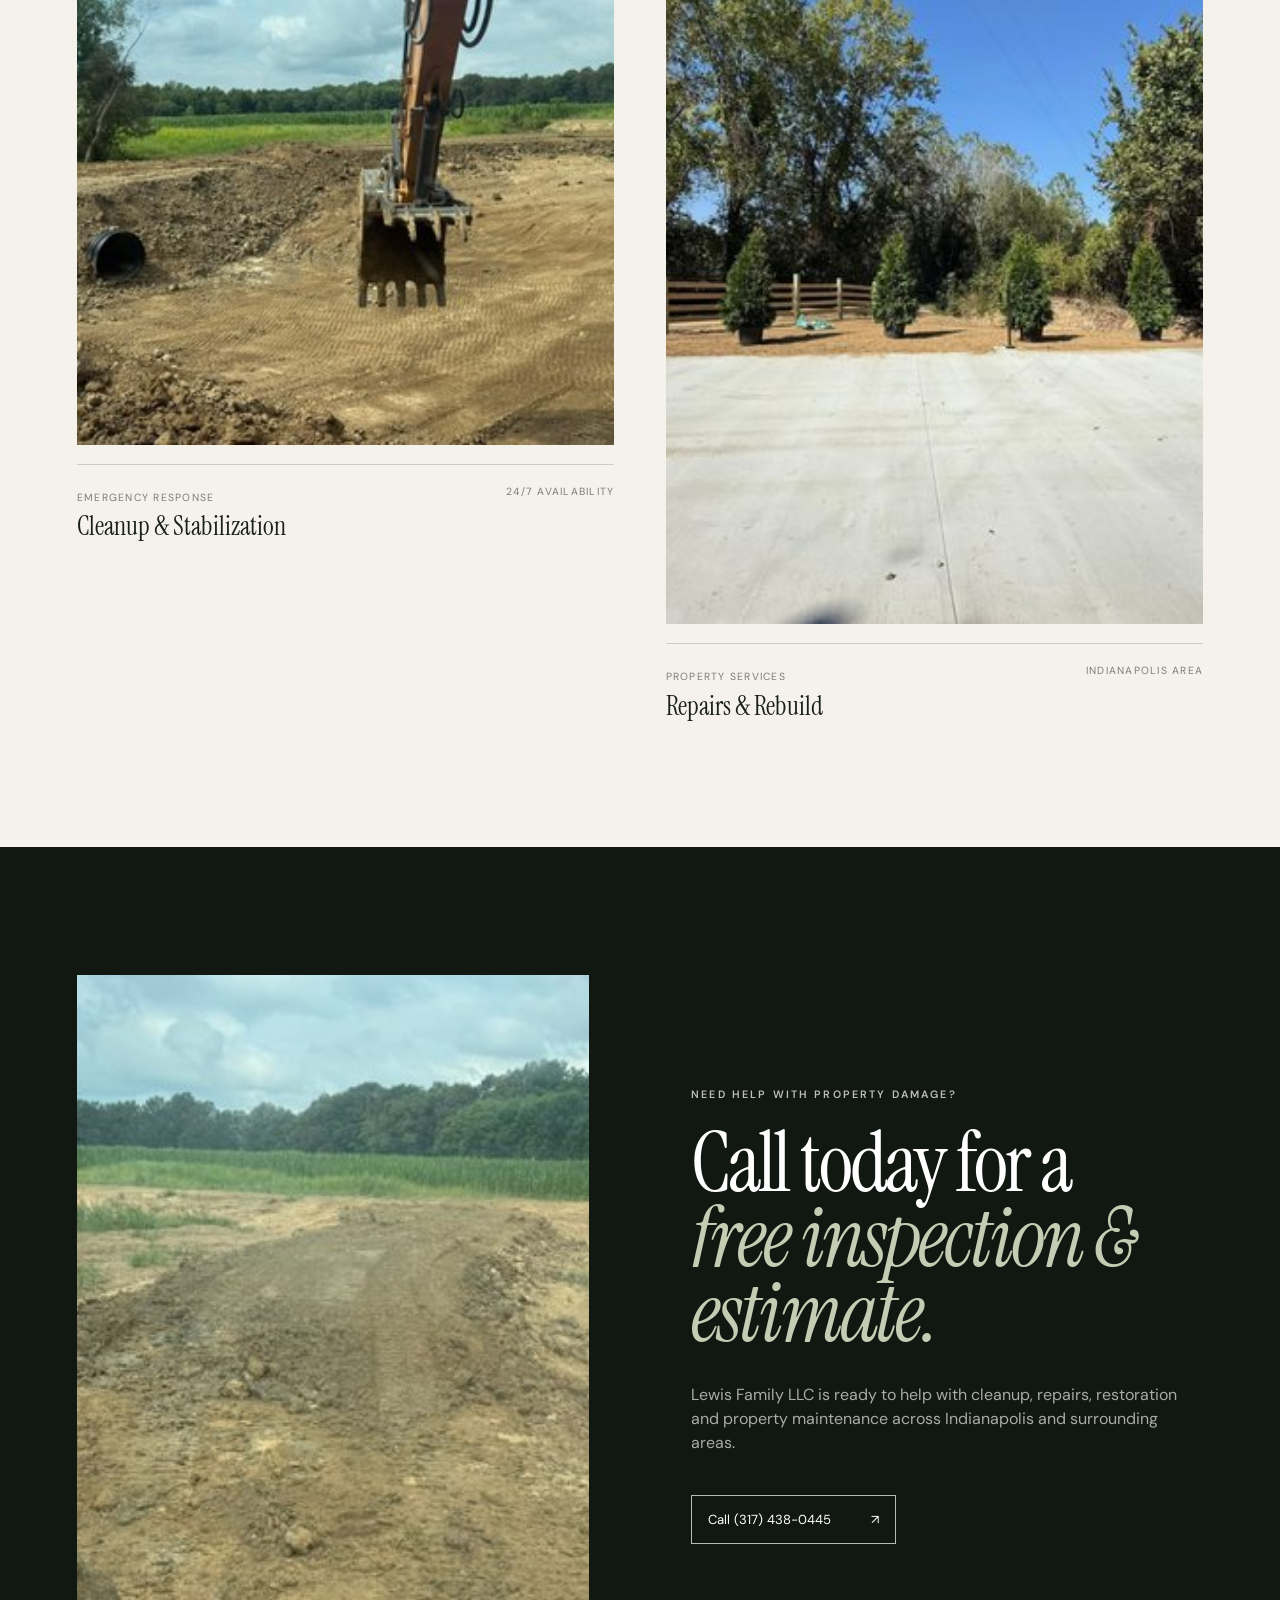
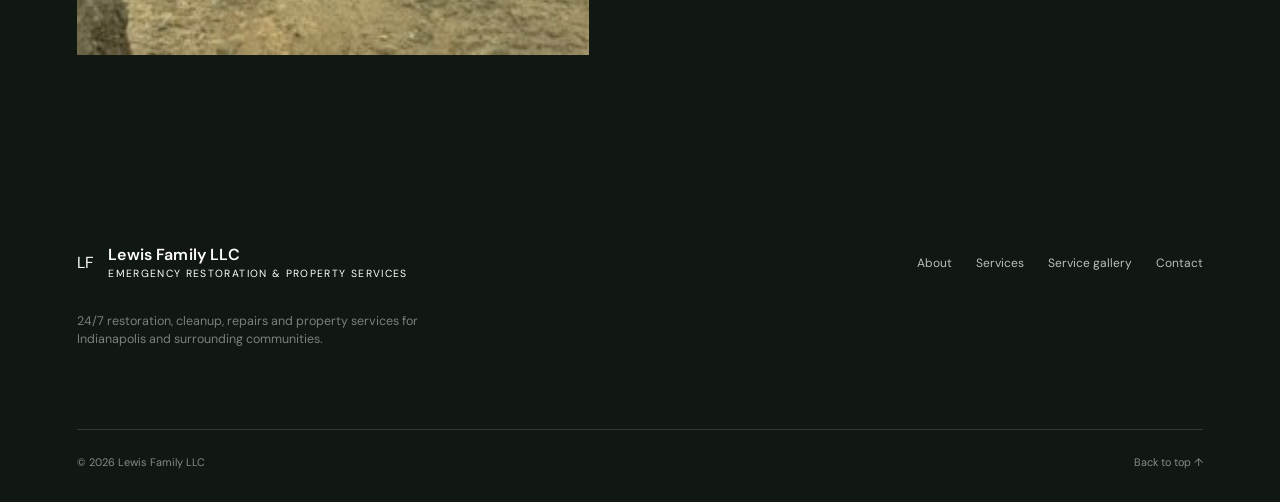
==== commit f2b0a330: "Update site context for Lewis Family LLC" ====
--- a/index.html
+++ b/index.html
@@ -3,9 +3,9 @@
   <head>
     <meta charset="UTF-8" />
     <meta name="viewport" content="width=device-width, initial-scale=1" />
-    <meta name="description" content="Golightly Property Development provides land development, excavation, grading, concrete and site preparation services in West Paducah, Kentucky and the surrounding region." />
-    <meta name="theme-color" content="#1c251d" />
-    <title>Golightly Property Development | West Paducah, KY</title>
+    <meta name="description" content="Lewis Family LLC provides 24/7 emergency restoration, water and flood cleanup, mold remediation, storm damage cleanup, repairs and property services in Indianapolis and surrounding areas." />
+    <meta name="theme-color" content="#0f2b46" />
+    <title>Lewis Family LLC | 24/7 Emergency Restoration & Property Services</title>
     <link rel="preconnect" href="https://fonts.googleapis.com" />
     <link rel="preconnect" href="https://fonts.gstatic.com" crossorigin />
     <link href="https://fonts.googleapis.com/css2?family=DM+Sans:wght@400;500;600&family=Instrument+Serif:ital@0;1&display=swap" rel="stylesheet" />
@@ -15,49 +15,45 @@
   <body>
     <a class="skip-link" href="#main">Skip to content</a>
     <header class="site-header" data-header>
-      <a class="brand" href="index.html" aria-label="Golightly Property Development home">
-        <img class="brand-logo" src="assets/gpd-logo.png" alt="" aria-hidden="true" />
-        <span class="brand-name">Golightly <small>Property Development</small></span>
-      </a>
+      <a class="brand" href="index.html" aria-label="Lewis Family LLC home"><span class="brand-mark" aria-hidden="true">LF</span><span class="brand-name">Lewis Family LLC <small>24/7 Emergency Restoration &amp; Property Services</small></span></a>
       <button class="menu-toggle" type="button" aria-expanded="false" aria-controls="site-nav" data-menu-toggle>
         <span></span><span></span><span></span><span class="sr-only" data-menu-label>Open menu</span>
       </button>
       <nav class="site-nav" id="site-nav" aria-label="Main navigation" data-nav>
         <a href="about.html">About</a>
         <a href="services.html">Services</a>
-        <a href="projects.html">Projects</a>
-        <a class="nav-cta" href="contact.html">Start a project <span>↗</span></a>
+        <a href="projects.html">Service gallery</a>
+        <a class="nav-cta" href="contact.html">Get help <span>↗</span></a>
       </nav>
     </header>
-
     <main id="main">
       <section class="hero" id="top">
         <div class="hero-media">
-          <img src="assets/land-development.jpg" alt="Land being prepared for development near a tree line" />
+          <img src="assets/site-clearing.jpg" alt="Property service work in progress" />
         </div>
         <div class="hero-overlay"></div>
         <div class="hero-copy reveal">
-          <p class="eyebrow light">West Paducah, Kentucky</p>
-          <h1>Groundwork for<br /><em>what comes next.</em></h1>
-          <p class="hero-intro">We shape raw land into ready ground—combining skilled excavation, precise grading, concrete work and dependable hauling.</p>
+          <p class="eyebrow light">Indianapolis &amp; surrounding areas</p>
+          <h1>When disaster strikes,<br /><em>we restore what matters.</em></h1>
+          <p class="hero-intro">Fast, reliable help for water, mold, storm and property damage—available 24/7 from cleanup through repairs and rebuild.</p>
           <div class="hero-actions">
-            <a class="button button-light" href="contact.html">Start a project <span>↗</span></a>
-            <a class="text-link light" href="projects.html">Explore our work <span>→</span></a>
+            <a class="button button-light" href="tel:+13174380445">Call now <span>↗</span></a>
+            <a class="text-link light" href="contact.html">Request a free estimate <span>→</span></a>
           </div>
         </div>
-        <div class="hero-index" aria-hidden="true"><span>01</span><span class="line"></span><span>05</span></div>
+        <div class="hero-index" aria-hidden="true"><span>24/7</span><span class="line"></span><span>READY</span></div>
       </section>
 
       <section class="intro section-pad">
         <div class="section-label reveal"><span>01</span> Who we are</div>
         <div class="intro-content reveal">
-          <p class="eyebrow">Built from the ground up</p>
-          <h2>Thoughtful site work.<br /><em>Lasting results.</em></h2>
+          <p class="eyebrow">Local. Dependable. Family-owned.</p>
+          <h2>Help when you need it.<br /><em>Work you can trust.</em></h2>
           <div class="intro-grid">
-            <p>Golightly Property Development helps property owners move confidently from untouched land to a finished, functional site.</p>
+            <p>Lewis Family LLC helps homeowners and property owners recover from damage and get their spaces back in shape quickly.</p>
             <div>
-              <p>Based in West Paducah, we bring hands-on attention to every phase and prepare each property for what comes next.</p>
-              <a class="text-link" href="about.html">Meet Golightly <span>→</span></a>
+              <p>From emergency cleanup and water extraction to repairs, painting and rebuild services, we handle the work from start to finish.</p>
+              <a class="text-link" href="about.html">Meet Lewis Family LLC <span>→</span></a>
             </div>
           </div>
         </div>
@@ -66,28 +62,28 @@
       <section class="services section-pad">
         <div class="services-head reveal">
           <div class="section-label"><span>02</span> What we do</div>
-          <p class="eyebrow">Property development services</p>
-          <h2>One capable partner.<br /><em>From dirt to done.</em></h2>
+          <p class="eyebrow">Restoration &amp; property services</p>
+          <h2>One dependable partner.<br /><em>From damage to done.</em></h2>
         </div>
         <div class="service-list">
-          <a class="service-item reveal" href="services.html#site-preparation">
+          <a class="service-item reveal" href="services.html#water-damage">
             <span class="service-num">01</span>
-            <div><h3>Site Preparation</h3><p>Preparing undeveloped and overgrown properties for construction, access and long-term use.</p></div>
+            <div><h3>Water &amp; Flood Damage</h3><p>Emergency cleanup, water extraction and structural drying to help protect your property.</p></div>
             <span class="service-arrow">↗</span>
           </a>
-          <a class="service-item reveal" href="services.html#excavation-grading">
+          <a class="service-item reveal" href="services.html#mold-remediation">
             <span class="service-num">02</span>
-            <div><h3>Excavation &amp; Grading</h3><p>Earthmoving, drainage shaping, culvert work and precise site leveling.</p></div>
+            <div><h3>Mold Removal</h3><p>Removal and remediation services for mold concerns and moisture-damaged spaces.</p></div>
             <span class="service-arrow">↗</span>
           </a>
-          <a class="service-item reveal" href="services.html#concrete-access">
+          <a class="service-item reveal" href="services.html#fire-storm">
             <span class="service-num">03</span>
-            <div><h3>Concrete &amp; Access</h3><p>Durable concrete surfaces and property access improvements built for everyday use.</p></div>
+            <div><h3>Fire, Smoke &amp; Storm</h3><p>Cleanup and restoration support after fire, smoke, electrical or storm damage.</p></div>
             <span class="service-arrow">↗</span>
           </a>
-          <a class="service-item reveal" href="services.html#hauling-equipment">
+          <a class="service-item reveal" href="services.html#rebuild">
             <span class="service-num">04</span>
-            <div><h3>Hauling &amp; Equipment</h3><p>Material movement, debris handling and equipment transport that keeps work progressing.</p></div>
+            <div><h3>Repairs &amp; Rebuilds</h3><p>Drywall, paint, flooring, remodeling and repair work that moves your property forward.</p></div>
             <span class="service-arrow">↗</span>
           </a>
         </div>
@@ -95,40 +91,40 @@
 
       <section class="work section-pad">
         <div class="work-head reveal">
-          <div class="section-label"><span>03</span> Selected work</div>
-          <div><p class="eyebrow">In the field</p><h2>Work you can<br /><em>build on.</em></h2></div>
-          <div class="work-summary"><p>A closer look at the land, equipment and finished details behind our recent work.</p><a class="text-link" href="projects.html">View all projects <span>→</span></a></div>
+          <div class="section-label"><span>03</span> How we help</div>
+          <div><p class="eyebrow">A complete response</p><h2>Clean up.<br /><em>Repair. Restore.</em></h2></div>
+          <div class="work-summary"><p>We coordinate the practical work needed to stabilize a damaged property, remove affected materials and complete the next repairs.</p><a class="text-link" href="services.html">Explore all services <span>→</span></a></div>
         </div>
         <div class="project-grid project-grid-featured">
           <figure class="project reveal">
-            <a class="project-image" href="projects.html"><img src="assets/excavation-culvert.jpg" alt="Excavator completing drainage and culvert work" loading="lazy" /></a>
-            <figcaption><div><span>Excavation</span><h3>Drainage &amp; Site Shaping</h3></div><span>West Kentucky</span></figcaption>
+            <a class="project-image" href="services.html#water-damage"><img src="assets/excavation-culvert.jpg" alt="Property cleanup and material removal work" loading="lazy" /></a>
+            <figcaption><div><span>Emergency response</span><h3>Cleanup &amp; Stabilization</h3></div><span>24/7 availability</span></figcaption>
           </figure>
           <figure class="project reveal">
-            <a class="project-image portrait" href="projects.html"><img src="assets/concrete-drive.jpg" alt="New concrete drive with safety cones" loading="lazy" /></a>
-            <figcaption><div><span>Concrete</span><h3>Property Access</h3></div><span>West Paducah</span></figcaption>
+            <a class="project-image portrait" href="services.html#rebuild"><img src="assets/finished-drive.jpg" alt="Completed property improvement work" loading="lazy" /></a>
+            <figcaption><div><span>Property services</span><h3>Repairs &amp; Rebuild</h3></div><span>Indianapolis area</span></figcaption>
           </figure>
         </div>
       </section>
 
       <section class="home-cta section-pad">
-        <div class="home-cta-image reveal"><img src="assets/rough-grading.jpg" alt="Freshly graded access path across a development site" loading="lazy" /></div>
+        <div class="home-cta-image reveal"><img src="assets/rough-grading.jpg" alt="Property work being completed" loading="lazy" /></div>
         <div class="home-cta-copy reveal">
-          <p class="eyebrow light">Have land that needs work?</p>
-          <h2>Let’s build from<br /><em>the ground up.</em></h2>
-          <p>Tell us about your property, the work you need completed and where the project is located.</p>
-          <a class="button button-light" href="contact.html">Start a project <span>↗</span></a>
+          <p class="eyebrow light">Need help with property damage?</p>
+          <h2>Call today for a<br /><em>free inspection &amp; estimate.</em></h2>
+          <p>Lewis Family LLC is ready to help with cleanup, repairs, restoration and property maintenance across Indianapolis and surrounding areas.</p>
+          <a class="button button-light" href="tel:+13174380445">Call (317) 438-0445 <span>↗</span></a>
         </div>
       </section>
     </main>
 
     <footer>
       <div class="footer-top">
-        <a class="brand footer-brand" href="index.html"><img class="brand-logo" src="assets/gpd-logo.png" alt="" aria-hidden="true" /><span class="brand-name">Golightly <small>Property Development</small></span></a>
-        <nav class="footer-nav" aria-label="Footer navigation"><a href="about.html">About</a><a href="services.html">Services</a><a href="projects.html">Projects</a><a href="contact.html">Contact</a></nav>
+        <a class="brand footer-brand" href="index.html"><span class="brand-mark" aria-hidden="true">LF</span><span class="brand-name">Lewis Family LLC <small>Emergency Restoration &amp; Property Services</small></span></a>
+        <nav class="footer-nav" aria-label="Footer navigation"><a href="about.html">About</a><a href="services.html">Services</a><a href="projects.html">Service gallery</a><a href="contact.html">Contact</a></nav>
       </div>
-      <p>Land development, excavation, grading, concrete and hauling.</p>
-      <div class="footer-bottom"><span>© <span data-year></span> Golightly Property Development</span><a href="#top">Back to top ↑</a></div>
+      <p>24/7 restoration, cleanup, repairs and property services for Indianapolis and surrounding communities.</p>
+      <div class="footer-bottom"><span>© <span data-year></span> Lewis Family LLC</span><a href="#top">Back to top ↑</a></div>
     </footer>
   </body>
-</html>
+</html>
--- a/styles.css
+++ b/styles.css
@@ -116,11 +116,14 @@
 
 .brand {
   position: relative;
-  z-index: 103;
   display: flex;
   align-items: center;
   gap: 0.9rem;
   min-width: 0;
+}
+
+.site-header > .brand {
+  z-index: 103;
 }
 
 .brand-logo {
@@ -1043,6 +1046,7 @@
 
 .footer-brand {
   display: inline-flex;
+  z-index: auto;
 }
 
 .footer-nav {
